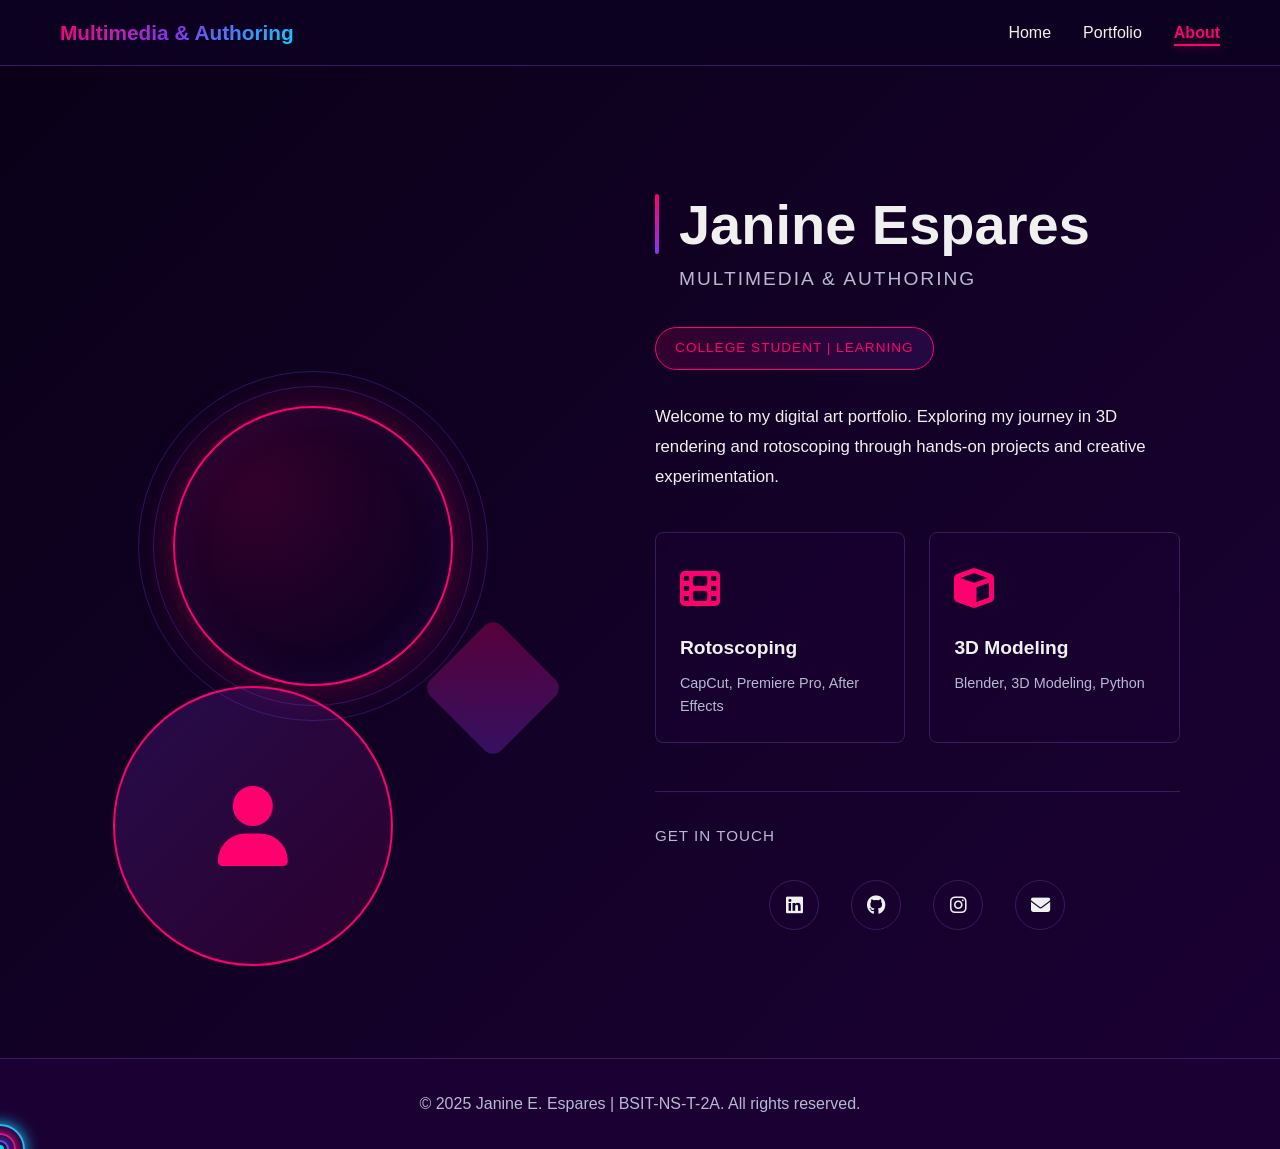
==== about.html @ f5a5e8ca "modified design" ====
<!DOCTYPE html>
<html lang="en">
<head>
    <meta charset="UTF-8">
    <meta name="viewport" content="width=device-width, initial-scale=1.0">
    <title>About - Multimedia & Authoring</title>
    <link rel="stylesheet" href="style.css">
    <link rel="stylesheet" href="https://cdnjs.cloudflare.com/ajax/libs/font-awesome/6.4.0/css/all.min.css">
</head>
<body>
    <!-- Navigation Bar -->
    <nav class="navbar">
        <div class="navbar-container">
            <div class="logo">
                <a href="index.html" class="logo-link">
                    <span class="logo-text">Multimedia & Authoring</span>
                </a>
            </div>
            <ul class="nav-menu">
                <li class="nav-item"><a href="index.html" class="nav-link">Home</a></li>
                <li class="nav-item"><a href="portfolio.html" class="nav-link">Portfolio</a></li>
                <li class="nav-item"><a href="about.html" class="nav-link active">About</a></li>
            </ul>
        </div>
    </nav>

    <!-- About Section - Unique Asymmetrical Design -->
    <section class="about-unique">
        <div class="container">
            <div class="about-wrapper">
                <!-- Left Side: Profile Section -->
                <div class="about-profile">
                    <div class="profile-container">
                        <div class="avatar-frame">
                            <div class="avatar-bg">
                                <div class="orbit-bg orbit-1"></div>
                                <div class="orbit-bg orbit-2"></div>
                            </div>
                            <div class="avatar-image">
                                <i class="fas fa-user"></i>
                            </div>
                        </div>
                        <div class="profile-accent"></div>
                    </div>
                </div>

                <!-- Right Side: Content Section -->
                <div class="about-content-unique">
                    <div class="name-section">
                        <div class="accent-line"></div>
                        <h1 class="about-name-large">Janine Espares</h1>
                        <p class="role-text">Multimedia & Authoring</p>
                    </div>

                    <div class="status-badge">College Student | Learning</div>

                    <p class="about-intro-unique">
                        Welcome to my digital art portfolio. Exploring my journey in 3D rendering and rotoscoping through hands-on projects and creative experimentation.
                    </p>

                    <div class="learning-areas">
                        <div class="learning-block">
                            <div class="block-icon"><i class="fas fa-film"></i></div>
                            <h4 class="block-title">Rotoscoping</h4>
                            <p class="block-desc">CapCut, Premiere Pro, After Effects</p>
                        </div>
                        
                        <div class="learning-block">
                            <div class="block-icon"><i class="fas fa-cube"></i></div>
                            <h4 class="block-title">3D Modeling</h4>
                            <p class="block-desc">Blender, 3D Modeling, Python</p>
                        </div>
                    </div>

                    <div class="about-footer">
                        <p class="footer-text">Get in touch</p>
                        <div class="social-links about-social-unique">
                            <a href="https://linkedin.com" target="_blank" class="social-icon-unique" title="LinkedIn">
                                <i class="fab fa-linkedin"></i>
                            </a>
                            <a href="https://github.com" target="_blank" class="social-icon-unique" title="GitHub">
                                <i class="fab fa-github"></i>
                            </a>
                            <a href="https://instagram.com" target="_blank" class="social-icon-unique" title="Instagram">
                                <i class="fab fa-instagram"></i>
                            </a>
                            <a href="mailto:contact@example.com" class="social-icon-unique" title="Email">
                                <i class="fas fa-envelope"></i>
                            </a>
                        </div>
                    </div>
                </div>
            </div>
        </div>
    </section>

    <!-- Footer -->
    <footer class="footer">
        <div class="container">
            <p>&copy; 2025 Janine E. Espares | BSIT-NS-T-2A. All rights reserved.</p>
        </div>
    </footer>

    <script src="script.js"></script>
</body>
</html>
---- style.css ----
/* ===========================
   VARIABLES & GLOBAL STYLES
   =========================== */

:root {
    --primary-bg: #0d0221;
    --secondary-bg: #1a0033;
    --tertiary-bg: #2d0052;
    --accent-color: #ff006e;
    --accent-secondary: #8338ec;
    --accent-tertiary: #00d9ff;
    --accent-gold: #ffb700;
    --text-primary: #f0f0f0;
    --text-secondary: #b8b8d1;
    --border-color: #3a1a5e;
    --transition: all 0.3s ease;
    --transition-slow: all 0.6s ease;
}

/* Smooth scrolling across all browsers */
html {
    scroll-behavior: auto;
}

* {
    margin: 0;
    padding: 0;
    box-sizing: border-box;
}

body {
    font-family: 'Segoe UI', Tahoma, Geneva, Verdana, sans-serif;
    background-color: var(--primary-bg);
    color: var(--text-primary);
    line-height: 1.6;
    overflow-x: hidden;
    cursor: none;
}

/* Container for consistent padding */
.container {
    max-width: 1200px;
    margin: 0 auto;
    padding: 0 20px;
}

/* ===========================
   NAVIGATION BAR
   =========================== */

.navbar {
    position: sticky;
    top: 0;
    background: rgba(13, 2, 33, 0.95);
    backdrop-filter: blur(10px);
    padding: 1rem 0;
    border-bottom: 1px solid var(--border-color);
    z-index: 1000;
    transition: var(--transition);
    box-shadow: 0 0 20px rgba(255, 0, 110, 0);
}

.navbar-container {
    max-width: 1200px;
    margin: 0 auto;
    padding: 0 20px;
    display: flex;
    justify-content: space-between;
    align-items: center;
}

.logo {
    display: flex;
    align-items: center;
}

.logo-link {
    text-decoration: none;
    display: flex;
    align-items: center;
    transition: var(--transition);
}

.logo-link:hover {
    transform: translateY(-2px);
}

.logo-text {
    font-size: 1.3rem;
    font-weight: 700;
    background: linear-gradient(135deg, #ff006e, #8338ec, #00d9ff);
    -webkit-background-clip: text;
    -webkit-text-fill-color: transparent;
    background-clip: text;
    animation: gradientShift 6s ease infinite;
}

.nav-menu {
    display: flex;
    list-style: none;
    gap: 2rem;
}

.nav-link {
    color: var(--text-primary);
    text-decoration: none;
    font-weight: 500;
    position: relative;
    transition: var(--transition);
}

.nav-link::after {
    content: '';
    position: absolute;
    bottom: -5px;
    left: 0;
    width: 0;
    height: 2px;
    background: linear-gradient(90deg, #ff006e, #8338ec);
    transition: width 0.3s ease;
    box-shadow: 0 0 10px rgba(255, 0, 110, 0.6);
}

.nav-link:hover {
    color: #ff006e;
}

.nav-link.active {
    color: #ff006e;
    font-weight: 700;
}

.nav-link.active::after {
    width: 100%;
    background: #ff006e;
    box-shadow: 0 0 10px rgba(255, 0, 110, 0.6);
}

.nav-link:hover::after {
    width: 100%;
}

/* ===========================
   HERO SECTION
   =========================== */

.hero {
    min-height: 100vh;
    display: flex;
    align-items: center;
    justify-content: center;
    background: linear-gradient(135deg, #0d0221 0%, #1a0033 25%, #2d0052 50%, #1a0033 75%, #0d0221 100%);
    position: relative;
    overflow: hidden;
    padding: 4rem 0;
}

.hero::before {
    content: '';
    position: absolute;
    width: 500px;
    height: 500px;
    background: radial-gradient(circle, rgba(255, 0, 110, 0.15) 0%, transparent 70%);
    border-radius: 50%;
    top: 5%;
    right: 5%;
    animation: float 8s ease-in-out infinite;
    filter: blur(40px);
}

.hero::after {
    content: '';
    position: absolute;
    width: 400px;
    height: 400px;
    background: radial-gradient(circle, rgba(131, 56, 236, 0.12) 0%, transparent 70%);
    border-radius: 50%;
    bottom: 5%;
    left: 5%;
    animation: float 10s ease-in-out infinite reverse;
    filter: blur(50px);
}

.hero-grid {
    display: grid;
    grid-template-columns: 1fr 1fr;
    gap: 4rem;
    align-items: center;
    max-width: 1200px;
    margin: 0 auto;
    padding: 0 20px;
    position: relative;
    z-index: 10;
}

.hero-content {
    display: flex;
    flex-direction: column;
    gap: 1.5rem;
}

.hero-badge {
    display: inline-block;
    background: rgba(255, 0, 110, 0.1);
    border: 1px solid rgba(255, 0, 110, 0.3);
    color: #ff006e;
    padding: 0.8rem 1.5rem;
    border-radius: 50px;
    font-size: 0.85rem;
    font-weight: 600;
    letter-spacing: 1px;
    text-transform: uppercase;
    width: fit-content;
}

.hero-title {
    font-size: 3.5rem;
    font-weight: 800;
    line-height: 1.2;
    color: #f0f0f0;
}

.gradient-text {
    background: linear-gradient(135deg, #ff006e, #8338ec, #00d9ff);
    background-size: 300% 300%;
    -webkit-background-clip: text;
    -webkit-text-fill-color: transparent;
    background-clip: text;
    animation: gradientShift 8s ease infinite;
}

.hero-subtitle {
    font-size: 1.2rem;
    color: #ff006e;
    font-weight: 600;
    letter-spacing: 2px;
    text-transform: uppercase;
}

.hero-description {
    font-size: 1.1rem;
    color: var(--text-secondary);
    line-height: 1.8;
    max-width: 500px;
}

.hero-cta {
    display: flex;
    gap: 1.5rem;
    margin-top: 1rem;
    flex-wrap: wrap;
}

.cta-button {
    padding: 1rem 2.5rem;
    border-radius: 8px;
    font-weight: 700;
    text-decoration: none;
    text-transform: uppercase;
    letter-spacing: 1px;
    font-size: 0.9rem;
    transition: var(--transition-slow);
    display: inline-block;
}

.cta-button.primary {
    background: linear-gradient(135deg, #ff006e, #8338ec);
    color: #0d0221;
    border: 2px solid transparent;
}

.cta-button.primary:hover {
    transform: translateY(-3px);
    box-shadow: 0 20px 40px rgba(255, 0, 110, 0.4);
}

.cta-button.secondary {
    background: transparent;
    color: #00d9ff;
    border: 2px solid #00d9ff;
}

.cta-button.secondary:hover {
    background: rgba(0, 217, 255, 0.1);
    box-shadow: 0 0 20px rgba(0, 217, 255, 0.3);
}

/* ===========================
   ORBITAL SYSTEM
   =========================== */

.hero-visual {
    position: relative;
    height: 500px;
    display: flex;
    align-items: center;
    justify-content: center;
}

.orbital-system {
    position: relative;
    width: 400px;
    height: 400px;
}

.orbit {
    position: absolute;
    border: 2px solid;
    border-radius: 50%;
    top: 50%;
    left: 50%;
    transform: translate(-50%, -50%);
    animation: rotate linear infinite;
}

.orbit-1 {
    width: 300px;
    height: 300px;
    border-color: rgba(255, 0, 110, 0.3);
    animation-duration: 8s;
}

.orbit-2 {
    width: 200px;
    height: 200px;
    border-color: rgba(131, 56, 236, 0.3);
    animation-duration: 12s;
    animation-direction: reverse;
}

.orbit-3 {
    width: 100px;
    height: 100px;
    border-color: rgba(0, 217, 255, 0.3);
    animation-duration: 6s;
}

@keyframes rotate {
    from {
        transform: translate(-50%, -50%) rotate(0deg);
    }
    to {
        transform: translate(-50%, -50%) rotate(360deg);
    }
}

.center-orb {
    position: absolute;
    width: 40px;
    height: 40px;
    background: linear-gradient(135deg, #ff006e, #8338ec);
    border-radius: 50%;
    top: 50%;
    left: 50%;
    transform: translate(-50%, -50%);
    box-shadow: 0 0 40px rgba(255, 0, 110, 0.6), 0 0 80px rgba(131, 56, 236, 0.3);
    animation: pulse 2s ease-in-out infinite;
}



/* ===========================
   PAGE HEADER (Portfolio/About)
   =========================== */

.page-header {
    min-height: 50vh;
    display: flex;
    align-items: center;
    justify-content: center;
    background: linear-gradient(135deg, #1a0033 0%, #2d0052 50%, #1a0033 100%);
    padding: 4rem 0;
    position: relative;
    overflow: hidden;
}

.page-header::before {
    content: '';
    position: absolute;
    width: 300px;
    height: 300px;
    background: radial-gradient(circle, rgba(255, 0, 110, 0.15) 0%, transparent 70%);
    border-radius: 50%;
    top: 20%;
    right: 5%;
    animation: float 6s ease-in-out infinite;
    filter: blur(40px);
}

/* Portfolio Header Specific */
.portfolio-header {
    background: linear-gradient(135deg, #0a0118 0%, #2d0052 50%, #0a0118 100%);
}

.header-bg-elements {
    position: absolute;
    top: 0;
    left: 0;
    width: 100%;
    height: 100%;
    z-index: 1;
    pointer-events: none;
    overflow: hidden;
}

.floating-orb {
    position: absolute;
    border-radius: 50%;
    background: radial-gradient(circle at 30% 30%, rgba(255, 0, 110, 0.4), rgba(255, 0, 110, 0.1));
    filter: blur(30px);
}

.orb-1 {
    width: 400px;
    height: 400px;
    top: -100px;
    left: -100px;
    animation: floatOrb1 15s ease-in-out infinite;
    box-shadow: 0 0 80px rgba(255, 0, 110, 0.3);
}

.orb-2 {
    width: 300px;
    height: 300px;
    top: 50%;
    right: -80px;
    animation: floatOrb2 18s ease-in-out infinite;
    background: radial-gradient(circle at 30% 30%, rgba(131, 56, 236, 0.4), rgba(131, 56, 236, 0.1));
    box-shadow: 0 0 60px rgba(131, 56, 236, 0.3);
}

.orb-3 {
    width: 250px;
    height: 250px;
    bottom: -50px;
    left: 20%;
    animation: floatOrb3 20s ease-in-out infinite;
    background: radial-gradient(circle at 30% 30%, rgba(0, 217, 255, 0.3), rgba(0, 217, 255, 0.05));
    box-shadow: 0 0 50px rgba(0, 217, 255, 0.2);
}

.floating-shape {
    position: absolute;
    opacity: 0.6;
}

.shape-1 {
    width: 100px;
    height: 100px;
    top: 30%;
    left: 10%;
    border: 2px solid rgba(255, 0, 110, 0.3);
    border-radius: 20px;
    animation: rotateShape 8s linear infinite, floatShape 6s ease-in-out infinite;
}

.shape-2 {
    width: 80px;
    height: 80px;
    bottom: 20%;
    right: 15%;
    border: 2px solid rgba(131, 56, 236, 0.3);
    border-radius: 50%;
    animation: rotateShape 10s linear infinite reverse, floatShape 7s ease-in-out infinite;
}

.page-header-content {
    position: relative;
    z-index: 10;
    text-align: center;
    max-width: 100%;
    padding: 0 20px;
}

@keyframes floatOrb1 {
    0%, 100% {
        transform: translate(0, 0);
    }
    25% {
        transform: translate(50px, -50px);
    }
    50% {
        transform: translate(30px, 30px);
    }
    75% {
        transform: translate(-40px, 50px);
    }
}

@keyframes floatOrb2 {
    0%, 100% {
        transform: translate(0, 0);
    }
    33% {
        transform: translate(-60px, 60px);
    }
    66% {
        transform: translate(40px, -40px);
    }
}

@keyframes floatOrb3 {
    0%, 100% {
        transform: translate(0, 0);
    }
    40% {
        transform: translate(80px, -80px);
    }
    80% {
        transform: translate(-50px, 50px);
    }
}

@keyframes rotateShape {
    from {
        transform: rotate(0deg);
    }
    to {
        transform: rotate(360deg);
    }
}

@keyframes floatShape {
    0%, 100% {
        transform: translateY(0px);
    }
    50% {
        transform: translateY(-30px);
    }
}

.page-header-content {
    position: relative;
    z-index: 10;
    text-align: center;
    max-width: 800px;
    padding: 0 20px;
}

.page-title {
    font-size: 3rem;
    font-weight: 800;
    margin-bottom: 1rem;
    background: linear-gradient(135deg, #ff006e, #8338ec, #00d9ff);
    background-size: 300% 300%;
    -webkit-background-clip: text;
    -webkit-text-fill-color: transparent;
    background-clip: text;
    animation: gradientShift 8s ease infinite;
}

.page-subtitle {
    font-size: 1.3rem;
    color: var(--text-secondary);
    opacity: 0;
    animation: subtitleAppear 0.8s ease-out forwards;
    animation-delay: 2.2s;
}

/* Collision Burst Effect */
.collision-burst {
    position: absolute;
    width: 0;
    height: 0;
    top: 50%;
    left: 50%;
    transform: translate(-50%, -50%);
    z-index: 15;
}

.collision-burst::before {
    content: '';
    position: absolute;
    width: 300px;
    height: 300px;
    top: 50%;
    left: 50%;
    transform: translate(-50%, -50%);
    background: radial-gradient(circle, rgba(255, 0, 110, 0.8) 0%, rgba(131, 56, 236, 0.4) 40%, transparent 70%);
    border-radius: 50%;
    animation: collisionBurst 0.6s ease-out forwards;
    animation-delay: 1.8s;
    filter: blur(10px);
    box-shadow: 0 0 100px rgba(255, 0, 110, 0.6), 0 0 200px rgba(131, 56, 236, 0.4);
}

.collision-burst::after {
    content: '';
    position: absolute;
    width: 400px;
    height: 400px;
    top: 50%;
    left: 50%;
    transform: translate(-50%, -50%);
    background: radial-gradient(circle, rgba(0, 217, 255, 0.6) 0%, transparent 60%);
    border-radius: 50%;
    animation: collisionBurst 0.8s ease-out forwards;
    animation-delay: 1.8s;
    filter: blur(20px);
}

/* Animated Title */
.animated-title {
    display: inline-block;
    font-size: 3rem;
    font-weight: 800;
    margin-bottom: 1rem;
    letter-spacing: 0.05em;
    white-space: nowrap;
}

.title-char {
    display: inline-block;
    background: linear-gradient(135deg, #ff006e, #8338ec, #00d9ff);
    background-size: 300% 300%;
    -webkit-background-clip: text;
    -webkit-text-fill-color: transparent;
    background-clip: text;
    animation: charScatterIn 0.8s cubic-bezier(0.34, 1.56, 0.64, 1) forwards;
    opacity: 0;
}

/* Character animations with different random starting positions */
.title-char:nth-child(1) { animation: charScatterIn1 0.8s cubic-bezier(0.34, 1.56, 0.64, 1) forwards; animation-delay: 0.1s; }
.title-char:nth-child(2) { animation: charScatterIn2 0.8s cubic-bezier(0.34, 1.56, 0.64, 1) forwards; animation-delay: 0.15s; }
.title-char:nth-child(3) { animation: charScatterIn3 0.8s cubic-bezier(0.34, 1.56, 0.64, 1) forwards; animation-delay: 0.2s; }
.title-char:nth-child(4) { animation: charScatterIn4 0.8s cubic-bezier(0.34, 1.56, 0.64, 1) forwards; animation-delay: 0.25s; }
.title-char:nth-child(5) { animation: charScatterIn5 0.8s cubic-bezier(0.34, 1.56, 0.64, 1) forwards; animation-delay: 0.3s; }
.title-char:nth-child(6) { animation: charScatterIn6 0.8s cubic-bezier(0.34, 1.56, 0.64, 1) forwards; animation-delay: 0.35s; }
.title-char:nth-child(7) { animation: charScatterIn7 0.8s cubic-bezier(0.34, 1.56, 0.64, 1) forwards; animation-delay: 0.4s; }
.title-char:nth-child(8) { animation: charScatterIn8 0.8s cubic-bezier(0.34, 1.56, 0.64, 1) forwards; animation-delay: 0.45s; }
.title-char:nth-child(9) { animation: charScatterIn9 0.8s cubic-bezier(0.34, 1.56, 0.64, 1) forwards; animation-delay: 0.5s; }

/* Scatter animations for each character from random positions */
@keyframes charScatterIn1 {
    0% {
        opacity: 0;
        transform: translate(-80px, 120px) rotate(45deg) scale(0.3);
    }
    80% {
        opacity: 1;
    }
    100% {
        opacity: 1;
        transform: translate(0, 0) rotate(0deg) scale(1);
    }
}

@keyframes charScatterIn2 {
    0% {
        opacity: 0;
        transform: translate(100px, -100px) rotate(-50deg) scale(0.3);
    }
    80% {
        opacity: 1;
    }
    100% {
        opacity: 1;
        transform: translate(0, 0) rotate(0deg) scale(1);
    }
}

@keyframes charScatterIn3 {
    0% {
        opacity: 0;
        transform: translate(-120px, -80px) rotate(60deg) scale(0.3);
    }
    80% {
        opacity: 1;
    }
    100% {
        opacity: 1;
        transform: translate(0, 0) rotate(0deg) scale(1);
    }
}

@keyframes charScatterIn4 {
    0% {
        opacity: 0;
        transform: translate(90px, 110px) rotate(-35deg) scale(0.3);
    }
    80% {
        opacity: 1;
    }
    100% {
        opacity: 1;
        transform: translate(0, 0) rotate(0deg) scale(1);
    }
}

@keyframes charScatterIn5 {
    0% {
        opacity: 0;
        transform: translate(-110px, 70px) rotate(40deg) scale(0.3);
    }
    80% {
        opacity: 1;
    }
    100% {
        opacity: 1;
        transform: translate(0, 0) rotate(0deg) scale(1);
    }
}

@keyframes charScatterIn6 {
    0% {
        opacity: 0;
        transform: translate(120px, -110px) rotate(-55deg) scale(0.3);
    }
    80% {
        opacity: 1;
    }
    100% {
        opacity: 1;
        transform: translate(0, 0) rotate(0deg) scale(1);
    }
}

@keyframes charScatterIn7 {
    0% {
        opacity: 0;
        transform: translate(-95px, -95px) rotate(50deg) scale(0.3);
    }
    80% {
        opacity: 1;
    }
    100% {
        opacity: 1;
        transform: translate(0, 0) rotate(0deg) scale(1);
    }
}

@keyframes charScatterIn8 {
    0% {
        opacity: 0;
        transform: translate(105px, 85px) rotate(-45deg) scale(0.3);
    }
    80% {
        opacity: 1;
    }
    100% {
        opacity: 1;
        transform: translate(0, 0) rotate(0deg) scale(1);
    }
}

@keyframes charScatterIn9 {
    0% {
        opacity: 0;
        transform: translate(-130px, 50px) rotate(65deg) scale(0.3);
    }
    80% {
        opacity: 1;
    }
    100% {
        opacity: 1;
        transform: translate(0, 0) rotate(0deg) scale(1);
    }
}



@keyframes collisionBurst {
    0% {
        width: 0;
        height: 0;
        opacity: 1;
    }
    100% {
        width: 500px;
        height: 500px;
        opacity: 0;
    }
}

@keyframes subtitleAppear {
    from {
        opacity: 0;
        transform: translateY(20px);
    }
    to {
        opacity: 1;
        transform: translateY(0);
    }
}

@keyframes fadeIn {
    from {
        opacity: 0;
        transform: translateY(30px);
    }
    to {
        opacity: 1;
        transform: translateY(0);
    }
}

@keyframes fadeInDelay {
    0% {
        opacity: 0;
        transform: translateY(30px);
    }
    100% {
        opacity: 1;
        transform: translateY(0);
    }
}

@keyframes float {
    0%, 100% {
        transform: translateY(0px);
    }
    50% {
        transform: translateY(-30px);
    }
}

@keyframes slideUp {
    from {
        opacity: 0;
        transform: translateY(50px);
    }
    to {
        opacity: 1;
        transform: translateY(0);
    }
}

@keyframes gradientShift {
    0% {
        background-position: 0% 50%;
    }
    50% {
        background-position: 100% 50%;
    }
    100% {
        background-position: 0% 50%;
    }
}

.fade-in {
    animation: fadeIn 1s ease-out 0.3s both;
}

.fade-in-delay {
    animation: fadeInDelay 1s ease-out 0.6s both;
}

.fade-in-delay-2 {
    animation: fadeInDelay 1s ease-out 0.9s both;
}

/* ===========================
   PORTFOLIO SECTION
   =========================== */

.portfolio {
    padding: 6rem 0;
    background: var(--primary-bg);
}

.section-title {
    font-size: 2.5rem;
    font-weight: 700;
    text-align: center;
    margin-bottom: 0.5rem;
    background: linear-gradient(135deg, #ff006e, #8338ec, #00d9ff);
    -webkit-background-clip: text;
    -webkit-text-fill-color: transparent;
    background-clip: text;
    animation: gradientShift 6s ease infinite;
}

.section-subtitle {
    text-align: center;
    color: var(--text-secondary);
    margin-bottom: 3rem;
    font-size: 1.1rem;
}

.projects-grid {
    display: grid;
    grid-template-columns: repeat(auto-fit, minmax(350px, 1fr));
    gap: 2rem;
    margin-top: 3rem;
}

/* ===========================
   PROJECT CARDS
   =========================== */

.project-card {
    background: var(--secondary-bg);
    border: 1px solid var(--border-color);
    border-radius: 12px;
    overflow: hidden;
    transition: var(--transition-slow);
    animation: slideUp 0.6s ease-out;
}

.project-card:hover {
    transform: translateY(-10px);
    border-color: #ff006e;
    box-shadow: 0 20px 40px rgba(255, 0, 110, 0.25), 0 0 30px rgba(131, 56, 236, 0.15);
}

.project-image {
    position: relative;
    width: 100%;
    height: 250px;
    overflow: hidden;
    background: var(--tertiary-bg);
}

.placeholder-3d,
.placeholder-rotoscope {
    width: 100%;
    height: 100%;
    display: flex;
    flex-direction: column;
    align-items: center;
    justify-content: center;
    gap: 1rem;
    font-size: 3rem;
    color: #ff006e;
    background: linear-gradient(135deg, #1a0033 0%, #2d0052 100%);
    transition: var(--transition);
}

.placeholder-rotoscope {
    color: #8338ec;
}

.placeholder-3d i,
.placeholder-rotoscope i {
    animation: float 4s ease-in-out infinite;
}

.placeholder-3d span,
.placeholder-rotoscope span {
    font-size: 0.9rem;
    color: var(--text-secondary);
}

.project-overlay {
    position: absolute;
    top: 0;
    left: 0;
    width: 100%;
    height: 100%;
    background: rgba(255, 0, 110, 0.15);
    display: flex;
    align-items: center;
    justify-content: center;
    opacity: 0;
    transition: var(--transition);
}

.project-card:hover .project-overlay {
    opacity: 1;
}

.overlay-text {
    font-size: 1.2rem;
    color: #ff006e;
    font-weight: 600;
    text-transform: uppercase;
    letter-spacing: 2px;
    animation: fadeIn 0.5s ease-out;
    text-shadow: 0 0 20px rgba(255, 0, 110, 0.6);
}

.project-content {
    padding: 2rem;
}

.project-title {
    font-size: 1.5rem;
    margin-bottom: 1rem;
    color: var(--text-primary);
}

.project-description {
    color: var(--text-secondary);
    margin-bottom: 1.5rem;
    line-height: 1.6;
}

/* ===========================
   BUTTONS
   =========================== */

.btn {
    display: inline-block;
    padding: 0.8rem 2rem;
    border: 2px solid #ff006e;
    border-radius: 6px;
    text-decoration: none;
    font-weight: 600;
    transition: var(--transition);
    cursor: pointer;
    text-transform: uppercase;
    letter-spacing: 1px;
    font-size: 0.9rem;
}

.btn-primary {
    background: transparent;
    color: #ff006e;
}

.btn-primary:hover {
    background: linear-gradient(135deg, #ff006e, #8338ec);
    color: #0d0221;
    box-shadow: 0 0 30px rgba(255, 0, 110, 0.4);
    border-color: #8338ec;
}

/* ===========================
   ABOUT SECTION
   =========================== */

.about {
    padding: 6rem 0;
    background: var(--secondary-bg);
}

.about-content {
    max-width: 700px;
    margin: 2rem auto;
    text-align: center;
    font-size: 1.1rem;
    color: var(--text-secondary);
    line-height: 1.8;
}

/* ===========================
   ABOUT PAGE SECTIONS
   =========================== */

.about-text {
    margin-bottom: 4rem;
}

.about-text h2 {
    margin-bottom: 1.5rem;
}

.skills-section {
    margin-bottom: 4rem;
}

.skills-title {
    font-size: 1.8rem;
    font-weight: 700;
    margin-bottom: 2rem;
    color: var(--text-primary);
}

.skills-grid {
    display: grid;
    grid-template-columns: repeat(auto-fit, minmax(200px, 1fr));
    gap: 2rem;
    margin-bottom: 3rem;
}

.skill-item {
    background: var(--secondary-bg);
    border: 1px solid var(--border-color);
    border-radius: 12px;
    padding: 2rem;
    text-align: center;
    transition: var(--transition-slow);
    animation: slideUp 0.6s ease-out;
}

.skill-item:hover {
    transform: translateY(-10px);
    border-color: #8338ec;
    box-shadow: 0 15px 35px rgba(131, 56, 236, 0.25);
}

.skill-item i {
    font-size: 2.5rem;
    color: #ff006e;
    margin-bottom: 1rem;
    display: block;
    animation: float 4s ease-in-out infinite;
}

.skill-item h4 {
    font-size: 1.2rem;
    margin-bottom: 0.5rem;
    color: var(--text-primary);
}

.skill-item p {
    color: var(--text-secondary);
    font-size: 0.95rem;
}

.experience-section {
    text-align: left;
    max-width: 700px;
    margin: 0 auto;
}

.experience-section .section-title {
    text-align: center;
    margin-bottom: 2rem;
}

.experience-list {
    list-style: none;
    padding: 0;
}

.experience-list li {
    background: var(--secondary-bg);
    border-left: 4px solid #ff006e;
    padding: 1.5rem;
    margin-bottom: 1.5rem;
    border-radius: 6px;
    transition: var(--transition);
}

.experience-list li:hover {
    transform: translateX(10px);
    box-shadow: 0 10px 25px rgba(255, 0, 110, 0.2);
}

.experience-list strong {
    color: #ff006e;
    font-size: 1.1rem;
    display: block;
    margin-bottom: 0.5rem;
}

.experience-list p {
    color: var(--text-secondary);
    font-size: 0.95rem;
}

/* ===========================
   FEATURED PROJECTS (HOME)
   =========================== */

.featured-projects {
    padding: 8rem 0;
    background: var(--primary-bg);
    position: relative;
    overflow: hidden;
}

.featured-projects::before {
    content: '';
    position: absolute;
    width: 600px;
    height: 600px;
    background: radial-gradient(circle, rgba(131, 56, 236, 0.08) 0%, transparent 70%);
    border-radius: 50%;
    top: -200px;
    right: -100px;
    pointer-events: none;
}

.featured-projects::after {
    content: '';
    position: absolute;
    width: 500px;
    height: 500px;
    background: radial-gradient(circle, rgba(255, 0, 110, 0.06) 0%, transparent 70%);
    border-radius: 50%;
    bottom: -150px;
    left: -100px;
    pointer-events: none;
}

.section-header {
    text-align: center;
    margin-bottom: 6rem;
    position: relative;
    z-index: 5;
}

.featured-title {
    font-size: 3rem;
    font-weight: 800;
    margin-bottom: 1rem;
    background: linear-gradient(135deg, #ff006e, #8338ec, #00d9ff);
    -webkit-background-clip: text;
    -webkit-text-fill-color: transparent;
    background-clip: text;
    animation: gradientShift 6s ease infinite;
}

.section-description {
    font-size: 1.1rem;
    color: var(--text-secondary);
    max-width: 500px;
    margin: 0 auto;
}

.projects-showcase {
    display: flex;
    flex-direction: column;
    gap: 6rem;
    position: relative;
    z-index: 5;
}

.project-showcase-item {
    display: grid;
    grid-template-columns: 1fr 1fr;
    gap: 4rem;
    align-items: center;
}

.project-showcase-item.right {
    direction: rtl;
    --direction: rtl;
}

.project-showcase-item.right > * {
    direction: ltr;
}

.showcase-image {
    position: relative;
    height: 400px;
    border-radius: 16px;
    overflow: hidden;
    background: linear-gradient(135deg, rgba(45, 0, 82, 0.8) 0%, rgba(26, 0, 51, 0.6) 100%);
}

.project-image-featured {
    width: 100%;
    height: 100%;
    object-fit: cover;
    object-position: center;
    transition: scale 0.5s ease;
    display: block;
}

.project-showcase-item:hover .project-image-featured {
    scale: 1.08;
}

.image-overlay {
    position: absolute;
    top: 0;
    left: 0;
    width: 100%;
    height: 100%;
    background: linear-gradient(135deg, rgba(255, 0, 110, 0.1) 0%, transparent 50%);
    pointer-events: none;
}

.showcase-content {
    display: flex;
    flex-direction: column;
    gap: 1.5rem;
}

.project-number {
    font-size: 4rem;
    font-weight: 900;
    background: linear-gradient(135deg, #ff006e, #8338ec);
    -webkit-background-clip: text;
    -webkit-text-fill-color: transparent;
    background-clip: text;
    line-height: 1;
    opacity: 0.5;
}

.showcase-title {
    font-size: 2.2rem;
    font-weight: 800;
    color: #f0f0f0;
    line-height: 1.2;
}

.showcase-category {
    font-size: 0.8rem;
    font-weight: 700;
    letter-spacing: 3px;
    color: #ff006e;
    text-transform: uppercase;
}

.showcase-description {
    font-size: 1rem;
    color: var(--text-secondary);
    line-height: 1.8;
}

.tech-stack {
    display: flex;
    flex-wrap: wrap;
    gap: 1rem;
}

.tech-badge {
    background: rgba(255, 0, 110, 0.12);
    border: 1px solid rgba(255, 0, 110, 0.3);
    color: #ff006e;
    padding: 0.6rem 1.2rem;
    border-radius: 25px;
    font-size: 0.8rem;
    font-weight: 600;
    letter-spacing: 1px;
    transition: var(--transition);
}

.tech-badge:hover {
    background: rgba(255, 0, 110, 0.2);
    border-color: #ff006e;
    transform: translateY(-2px);
}

.project-link {
    text-decoration: none;
    color: inherit;
    cursor: pointer;
    transition: var(--transition);
}

.project-link:hover {
    transform: scale(1.02);
}

.project-link:hover .showcase-image {
    box-shadow: 0 20px 60px rgba(255, 0, 110, 0.3);
}

.view-project {
    display: inline-flex;
    align-items: center;
    gap: 0.5rem;
    color: #ff006e;
    text-decoration: none;
    font-weight: 700;
    font-size: 1rem;
    margin-top: 1rem;
    transition: var(--transition);
    width: fit-content;
}

.view-project:hover {
    color: #8338ec;
    gap: 1rem;
}


/* ===========================
   ABOUT UNIQUE SECTION
   =========================== */

.about-unique {
    padding: 6rem 3rem;
    background: linear-gradient(135deg, #0a0118 0%, #1a0033 100%);
    min-height: 100vh;
    display: flex;
    align-items: center;
}

.about-wrapper {
    display: grid;
    grid-template-columns: 1fr 1.2fr;
    gap: 4rem;
    align-items: center;
    max-width: 1200px;
    margin: 0 auto;
}

/* Left Side: Profile */
.about-profile {
    display: flex;
    justify-content: center;
    align-items: center;
}

.profile-container {
    position: relative;
    width: 100%;
    max-width: 400px;
}

.avatar-frame {
    position: relative;
    margin-bottom: 2rem;
}

.avatar-bg {
    position: relative;
    width: 280px;
    height: 280px;
    margin: 0 auto;
    border-radius: 50%;
    background: radial-gradient(circle at 30% 30%, rgba(255, 0, 110, 0.15), transparent 70%);
    border: 2px solid #ff006e;
    display: flex;
    align-items: center;
    justify-content: center;
    box-shadow: 0 0 40px rgba(255, 0, 110, 0.3), 
                inset 0 0 40px rgba(131, 56, 236, 0.1);
}

.orbit-bg {
    position: absolute;
    border: 1px solid rgba(131, 56, 236, 0.3);
    border-radius: 50%;
    top: 50%;
    left: 50%;
    transform: translate(-50%, -50%);
}

.orbit-bg.orbit-1 {
    width: 350px;
    height: 350px;
    animation: rotate 20s linear infinite;
}

.orbit-bg.orbit-2 {
    width: 320px;
    height: 320px;
    animation: rotate 15s linear infinite reverse;
}

.avatar-image {
    position: absolute;
    width: 280px;
    height: 280px;
    border-radius: 50%;
    display: flex;
    align-items: center;
    justify-content: center;
    font-size: 5rem;
    color: #ff006e;
    background: linear-gradient(135deg, rgba(131, 56, 236, 0.2) 0%, rgba(255, 0, 110, 0.1) 100%);
    border: 2px solid #ff006e;
}

.profile-accent {
    position: absolute;
    width: 100px;
    height: 100px;
    background: linear-gradient(135deg, #ff006e, #8338ec);
    border-radius: 12px;
    bottom: -20px;
    right: -30px;
    opacity: 0.3;
    transform: rotate(45deg);
    animation: float 6s ease-in-out infinite;
}

/* Right Side: Content */
.about-content-unique {
    padding: 2rem;
}

.name-section {
    position: relative;
    margin-bottom: 2rem;
    padding-left: 1.5rem;
}

.accent-line {
    position: absolute;
    left: 0;
    top: 0;
    width: 4px;
    height: 60px;
    background: linear-gradient(180deg, #ff006e, #8338ec);
    border-radius: 2px;
}

.about-name-large {
    font-size: 3.5rem;
    font-weight: 900;
    color: var(--text-primary);
    margin: 0;
    line-height: 1.1;
}

.role-text {
    font-size: 1.2rem;
    color: var(--text-secondary);
    margin: 0.5rem 0 0 0;
    text-transform: uppercase;
    letter-spacing: 2px;
    font-weight: 300;
}

.status-badge {
    display: inline-block;
    padding: 0.6rem 1.2rem;
    background: linear-gradient(135deg, rgba(255, 0, 110, 0.15), rgba(131, 56, 236, 0.15));
    border: 1px solid #ff006e;
    border-radius: 50px;
    font-size: 0.85rem;
    color: #ff006e;
    margin-bottom: 2rem;
    text-transform: uppercase;
    letter-spacing: 1px;
}

.about-intro-unique {
    font-size: 1.05rem;
    line-height: 1.8;
    color: var(--text-primary);
    margin-bottom: 2.5rem;
    font-weight: 300;
}

.learning-areas {
    display: grid;
    grid-template-columns: 1fr 1fr;
    gap: 1.5rem;
    margin-bottom: 3rem;
}

.learning-block {
    padding: 1.5rem;
    border: 1px solid var(--border-color);
    border-radius: 8px;
    background: rgba(26, 0, 51, 0.5);
    backdrop-filter: blur(5px);
    transition: var(--transition);
}

.learning-block:hover {
    border-color: #ff006e;
    background: rgba(255, 0, 110, 0.08);
    transform: translateY(-5px);
}

.block-icon {
    font-size: 2.5rem;
    color: #ff006e;
    margin-bottom: 0.75rem;
}

.block-title {
    font-size: 1.2rem;
    font-weight: 700;
    color: var(--text-primary);
    margin: 0 0 0.5rem 0;
}

.block-desc {
    font-size: 0.9rem;
    color: var(--text-secondary);
    margin: 0;
    line-height: 1.6;
}

.about-footer {
    border-top: 1px solid var(--border-color);
    padding-top: 2rem;
}

.footer-text {
    font-size: 0.95rem;
    color: var(--text-secondary);
    margin-bottom: 1.5rem;
    text-transform: uppercase;
    letter-spacing: 1px;
}

.about-social-unique {
    display: flex;
    gap: 1rem;
}

.social-icon-unique {
    width: 50px;
    height: 50px;
    display: flex;
    align-items: center;
    justify-content: center;
    border: 1.5px solid var(--border-color);
    border-radius: 50%;
    color: var(--text-primary);
    text-decoration: none;
    font-size: 1.2rem;
    transition: var(--transition);
    background: rgba(26, 0, 51, 0.5);
}

.social-icon-unique:hover {
    border-color: #ff006e;
    color: #ff006e;
    background: rgba(255, 0, 110, 0.1);
    transform: translateY(-5px);
    box-shadow: 0 10px 20px rgba(255, 0, 110, 0.2);
}

.contact {
    padding: 6rem 0;
    background: var(--primary-bg);
    text-align: center;
}

.social-links {
    display: flex;
    justify-content: center;
    gap: 2rem;
    margin-top: 2rem;
    flex-wrap: wrap;
}

.social-icon {
    width: 60px;
    height: 60px;
    display: flex;
    align-items: center;
    justify-content: center;
    border: 2px solid var(--border-color);
    border-radius: 50%;
    color: var(--text-primary);
    text-decoration: none;
    font-size: 1.5rem;
    transition: var(--transition);
}

.social-icon:hover {
    border-color: #ff006e;
    color: #ff006e;
    transform: translateY(-5px);
    box-shadow: 0 10px 30px rgba(255, 0, 110, 0.4), 0 0 20px rgba(255, 0, 110, 0.2);
}

/* ===========================
   UNIQUE CONTACT SECTION
   =========================== */

.contact-unique {
    padding: 8rem 0;
    background: linear-gradient(135deg, #0a0118 0%, #1a0033 50%, #0d0221 100%);
    position: relative;
    overflow: hidden;
}

.contact-unique::before {
    content: '';
    position: absolute;
    top: -50%;
    right: -10%;
    width: 600px;
    height: 600px;
    background: radial-gradient(circle, rgba(255, 0, 110, 0.1) 0%, transparent 70%);
    border-radius: 50%;
    pointer-events: none;
}

.contact-unique::after {
    content: '';
    position: absolute;
    bottom: -30%;
    left: -5%;
    width: 400px;
    height: 400px;
    background: radial-gradient(circle, rgba(131, 56, 236, 0.1) 0%, transparent 70%);
    border-radius: 50%;
    pointer-events: none;
}

.contact-wrapper {
    position: relative;
    z-index: 1;
}

.contact-content {
    text-align: center;
    margin-bottom: 4rem;
}

.contact-title {
    font-size: 3rem;
    margin-bottom: 1.5rem;
    background: linear-gradient(135deg, #ff006e, #8338ec, #00d9ff);
    -webkit-background-clip: text;
    -webkit-text-fill-color: transparent;
    background-clip: text;
}

.contact-subtitle {
    font-size: 1.1rem;
    color: var(--text-secondary);
    max-width: 600px;
    margin: 0 auto 2rem;
    line-height: 1.8;
}

.contact-divider {
    width: 80px;
    height: 4px;
    background: linear-gradient(90deg, #ff006e, #8338ec);
    margin: 0 auto;
    border-radius: 2px;
}

.social-grid {
    display: grid;
    grid-template-columns: repeat(4, 1fr);
    gap: 2rem;
    margin-top: 4rem;
}

.social-card {
    background: rgba(26, 0, 51, 0.4);
    border: 1px solid rgba(255, 0, 110, 0.2);
    border-radius: 16px;
    padding: 2.5rem 1.5rem;
    text-decoration: none;
    transition: var(--transition);
    display: flex;
    flex-direction: column;
    align-items: center;
    gap: 1.5rem;
    position: relative;
    overflow: hidden;
}

.social-card::before {
    content: '';
    position: absolute;
    top: 0;
    left: 0;
    right: 0;
    bottom: 0;
    background: linear-gradient(135deg, rgba(255, 0, 110, 0.1) 0%, transparent 100%);
    opacity: 0;
    transition: opacity 0.3s ease;
    pointer-events: none;
}

.social-card:hover {
    border-color: #ff006e;
    background: rgba(26, 0, 51, 0.8);
    transform: translateY(-15px);
    box-shadow: 0 20px 50px rgba(255, 0, 110, 0.2), inset 0 1px 0 rgba(255, 0, 110, 0.2);
}

.social-card:hover::before {
    opacity: 1;
}

.social-card-icon {
    width: 55px;
    height: 55px;
    display: flex;
    align-items: center;
    justify-content: center;
    background: linear-gradient(135deg, rgba(255, 0, 110, 0.15) 0%, rgba(131, 56, 236, 0.15) 100%);
    border: 2px solid rgba(255, 0, 110, 0.3);
    border-radius: 50%;
    font-size: 1.5rem;
    color: #ff006e;
    transition: var(--transition);
}

.social-card:hover .social-card-icon {
    background: linear-gradient(135deg, rgba(255, 0, 110, 0.3) 0%, rgba(131, 56, 236, 0.3) 100%);
    border-color: #ff006e;
    color: #8338ec;
    transform: scale(1.15) rotate(10deg);
}

.social-card h3 {
    font-size: 1.1rem;
    font-weight: 800;
    color: #f0f0f0;
    position: relative;
    z-index: 2;
}

.social-card p {
    font-size: 0.85rem;
    color: var(--text-secondary);
    position: relative;
    z-index: 2;
}

/* ===========================
   FOOTER
   =========================== */

.footer {
    padding: 2rem 0;
    background: var(--secondary-bg);
    border-top: 1px solid var(--border-color);
    text-align: center;
    color: var(--text-secondary);
}

/* ===========================
   VIDEO REFERENCE SECTION
   =========================== */

.video-reference {
    padding: 6rem 0;
    background: linear-gradient(135deg, #0a0118 0%, #1a0033 100%);
}

.video-container {
    display: grid;
    grid-template-columns: 1.2fr 1fr;
    gap: 4rem;
    align-items: center;
    max-width: 1200px;
    margin: 0 auto;
    padding: 0 20px;
}

.youtube-embed {
    position: relative;
    width: 100%;
    padding-bottom: 56.25%;
    height: 0;
    overflow: hidden;
    border-radius: 12px;
    box-shadow: 0 20px 60px rgba(255, 0, 110, 0.2);
}

.youtube-embed iframe {
    position: absolute;
    top: 0;
    left: 0;
    width: 100%;
    height: 100%;
    border: none;
    border-radius: 12px;
}

.video-info {
    display: flex;
    flex-direction: column;
    gap: 1.5rem;
}

.video-info h3 {
    font-size: 1.8rem;
    font-weight: 800;
    color: #f0f0f0;
    background: linear-gradient(135deg, #ff006e, #8338ec);
    -webkit-background-clip: text;
    -webkit-text-fill-color: transparent;
    background-clip: text;
}

.video-info p {
    font-size: 1rem;
    color: var(--text-secondary);
    line-height: 1.8;
}

.reference-link {
    display: inline-flex;
    align-items: center;
    gap: 0.75rem;
    color: #ff006e;
    text-decoration: none;
    font-weight: 700;
    font-size: 1rem;
    margin-top: 1.5rem;
    transition: var(--transition);
    padding: 0.75rem 1.5rem;
    border: 2px solid rgba(255, 0, 110, 0.3);
    border-radius: 25px;
}

.reference-link:hover {
    color: #8338ec;
    border-color: #8338ec;
    background: rgba(131, 56, 236, 0.1);
}

/* ===========================
   PROJECT DETAIL PAGES
   =========================== */

.back-link {
    display: inline-flex;
    align-items: center;
    gap: 0.5rem;
    color: #ff006e;
    text-decoration: none;
    font-weight: 600;
    margin-bottom: 2rem;
    transition: var(--transition);
    font-size: 0.95rem;
}

.back-link:hover {
    color: #8338ec;
    gap: 1rem;
}

/* Project Overview Section */
.project-overview {
    padding: 6rem 0;
    background: var(--primary-bg);
}

.overview-content {
    display: grid;
    grid-template-columns: 1fr 1fr;
    gap: 4rem;
    align-items: center;
    max-width: 1200px;
    margin: 0 auto;
    padding: 0 20px;
}

.overview-info h2 {
    font-size: 2.5rem;
    font-weight: 800;
    color: #f0f0f0;
    margin-bottom: 1.5rem;
    background: linear-gradient(135deg, #ff006e, #8338ec);
    -webkit-background-clip: text;
    -webkit-text-fill-color: transparent;
    background-clip: text;
}

.overview-info p {
    font-size: 1.05rem;
    color: var(--text-secondary);
    line-height: 1.8;
    margin-bottom: 2rem;
}

.project-stats {
    display: grid;
    grid-template-columns: repeat(3, 1fr);
    gap: 1.5rem;
    padding: 2rem;
    background: rgba(255, 0, 110, 0.08);
    border: 1px solid rgba(255, 0, 110, 0.2);
    border-radius: 12px;
}

.stat {
    display: flex;
    flex-direction: column;
    gap: 0.5rem;
    text-align: center;
}

.stat-label {
    font-size: 0.85rem;
    color: var(--text-secondary);
    text-transform: uppercase;
    letter-spacing: 2px;
    font-weight: 600;
}

.stat-value {
    font-size: 1.8rem;
    font-weight: 800;
    color: #ff006e;
}

.overview-visual {
    position: relative;
    height: 400px;
    border-radius: 16px;
    overflow: hidden;
    background: linear-gradient(135deg, rgba(45, 0, 82, 0.8) 0%, rgba(26, 0, 51, 0.6) 100%);
    box-shadow: 0 20px 60px rgba(255, 0, 110, 0.2);
}

.project-detail-image {
    width: 100%;
    height: 100%;
    object-fit: cover;
    object-position: center;
}

/* Tutorial Section */
.tutorial-section {
    padding: 6rem 0;
    background: linear-gradient(135deg, #0a0118 0%, #1a0033 100%);
}

.steps-grid {
    display: grid;
    grid-template-columns: repeat(2, 1fr);
    gap: 2.5rem;
    max-width: 1200px;
    margin: 3rem auto 0;
    padding: 0 20px;
}

.tutorial-step {
    background: rgba(26, 0, 51, 0.6);
    border: 1px solid rgba(255, 0, 110, 0.15);
    border-radius: 12px;
    padding: 2rem;
    transition: var(--transition);
    display: flex;
    gap: 1.5rem;
}

.tutorial-step:hover {
    border-color: rgba(255, 0, 110, 0.4);
    background: rgba(26, 0, 51, 0.9);
    transform: translateY(-5px);
    box-shadow: 0 10px 30px rgba(255, 0, 110, 0.15);
}

.tutorial-step-video {
    background: rgba(26, 0, 51, 0.6);
    border: 1px solid rgba(255, 0, 110, 0.15);
    border-radius: 12px;
    padding: 2rem;
    transition: var(--transition);
    display: flex;
    gap: 1.5rem;
}

.tutorial-step-video:hover {
    border-color: rgba(255, 0, 110, 0.4);
    background: rgba(26, 0, 51, 0.9);
    transform: translateY(-5px);
    box-shadow: 0 10px 30px rgba(255, 0, 110, 0.15);
}

.step-video-content {
    flex: 1;
    display: flex;
    flex-direction: column;
    gap: 1rem;
}

.step-video-content h3 {
    font-size: 1.3rem;
    font-weight: 800;
    color: #f0f0f0;
}

.step-video-content p {
    font-size: 0.95rem;
    color: var(--text-secondary);
    line-height: 1.8;
}

.tutorial-video-embed {
    width: 100%;
    border-radius: 8px;
    overflow: hidden;
    background: #000;
    box-shadow: 0 5px 15px rgba(0, 0, 0, 0.3);
}

.tutorial-video-embed iframe {
    display: block;
    width: 100%;
    height: 100%;
}

.step-number {
    font-size: 3rem;
    font-weight: 900;
    background: linear-gradient(135deg, #ff006e, #8338ec);
    -webkit-background-clip: text;
    -webkit-text-fill-color: transparent;
    background-clip: text;
    flex-shrink: 0;
    min-width: 80px;
}

.step-content h3 {
    font-size: 1.3rem;
    font-weight: 800;
    color: #f0f0f0;
    margin-bottom: 1rem;
}

.step-content p {
    font-size: 0.95rem;
    color: var(--text-secondary);
    line-height: 1.8;
}

/* Progress Section */
.progress-section {
    padding: 6rem 0;
    background: var(--primary-bg);
}

.progress-timeline {
    max-width: 1200px;
    margin: 3rem auto 0;
    padding: 0 20px;
    display: grid;
    gap: 2rem;
}

.progress-week {
    background: rgba(26, 0, 51, 0.6);
    border: 1px solid rgba(255, 0, 110, 0.15);
    border-radius: 12px;
    padding: 2.5rem;
    transition: var(--transition);
}

.progress-week:hover {
    border-color: rgba(255, 0, 110, 0.4);
    background: rgba(26, 0, 51, 0.9);
    box-shadow: 0 10px 30px rgba(255, 0, 110, 0.15);
}

.week-marker {
    display: inline-block;
    background: linear-gradient(135deg, #ff006e, #8338ec);
    color: white;
    padding: 0.5rem 1rem;
    border-radius: 25px;
    font-size: 0.85rem;
    font-weight: 700;
    margin-bottom: 1.5rem;
    text-transform: uppercase;
    letter-spacing: 1px;
}

.week-content h3 {
    font-size: 1.5rem;
    font-weight: 800;
    color: #f0f0f0;
    margin-bottom: 1.5rem;
}

.progress-checklist {
    list-style: none;
    display: flex;
    flex-direction: column;
    gap: 1rem;
    margin-bottom: 1.5rem;
}

.progress-checklist li {
    display: flex;
    align-items: center;
    gap: 0.75rem;
    color: var(--text-secondary);
    font-size: 0.95rem;
}

.progress-checklist i {
    color: #00d9ff;
    font-size: 1.1rem;
    flex-shrink: 0;
}

.progress-note {
    font-size: 0.9rem;
    color: #ff006e;
    font-weight: 600;
    padding-top: 1rem;
    border-top: 1px solid rgba(255, 0, 110, 0.2);
}

/* Tools Section */
.tools-section {
    padding: 6rem 0;
    background: linear-gradient(135deg, #0a0118 0%, #1a0033 100%);
}

.tools-grid {
    display: grid;
    grid-template-columns: repeat(3, 1fr);
    gap: 2rem;
    max-width: 1200px;
    margin: 3rem auto 0;
    padding: 0 20px;
}

.tool-card {
    background: rgba(26, 0, 51, 0.6);
    border: 1px solid rgba(255, 0, 110, 0.15);
    border-radius: 12px;
    padding: 2.5rem;
    text-align: center;
    transition: var(--transition);
    display: flex;
    flex-direction: column;
    align-items: center;
    gap: 1.5rem;
}

.tool-card:hover {
    border-color: rgba(255, 0, 110, 0.4);
    background: rgba(26, 0, 51, 0.9);
    transform: translateY(-10px);
    box-shadow: 0 20px 40px rgba(255, 0, 110, 0.2);
}

.tool-icon {
    font-size: 3rem;
    color: #ff006e;
    width: 80px;
    height: 80px;
    display: flex;
    align-items: center;
    justify-content: center;
    background: rgba(255, 0, 110, 0.1);
    border-radius: 50%;
    transition: var(--transition);
}

.tool-card:hover .tool-icon {
    color: #8338ec;
    background: rgba(131, 56, 236, 0.1);
    transform: rotate(10deg) scale(1.1);
}

.tool-card h3 {
    font-size: 1.4rem;
    font-weight: 800;
    color: #f0f0f0;
}

.tool-card p {
    font-size: 0.95rem;
    color: var(--text-secondary);
    line-height: 1.6;
}

/* ===========================
   RESPONSIVE DESIGN
   =========================== */

@media (max-width: 768px) {
    /* Hero Section - Tablet */
    .hero-grid {
        grid-template-columns: 1fr;
        gap: 2rem;
    }

    .hero-title {
        font-size: 2.5rem;
    }

    .hero-subtitle {
        font-size: 1.3rem;
    }

    .hero-description {
        font-size: 1rem;
    }

    .orbital-system {
        width: 200px;
        height: 200px;
        margin: 0 auto;
    }

    .orbit {
        border-width: 1px;
    }

    .orbit-1 {
        width: 100px;
        height: 100px;
        top: 50px;
        left: 50px;
    }

    .orbit-2 {
        width: 140px;
        height: 140px;
        top: 30px;
        left: 30px;
    }

    .orbit-3 {
        width: 180px;
        height: 180px;
        top: 10px;
        left: 10px;
    }

    .center-orb {
        width: 12px;
        height: 12px;
        top: 94px;
        left: 94px;
    }

    /* Featured Projects - Tablet */
    .projects-showcase {
        gap: 2rem;
    }

    .project-showcase-item {
        grid-template-columns: 1fr;
        gap: 1.5rem;
    }

    .project-showcase-item.left,
    .project-showcase-item.right {
        grid-template-columns: 1fr;
    }

    .showcase-image {
        min-height: 300px;
    }

    .showcase-title {
        font-size: 1.8rem;
    }

    .project-number {
        font-size: 3rem;
    }

    /* Other Elements - Tablet */
    .page-title {
        font-size: 2rem;
    }

    .section-title {
        font-size: 2rem;
    }

    .nav-menu {
        gap: 1rem;
    }

    .projects-grid {
        grid-template-columns: 1fr;
    }

    .skills-grid {
        grid-template-columns: repeat(2, 1fr);
        gap: 1.5rem;
    }

    .social-links {
        gap: 1rem;
    }

    .social-icon {
        width: 50px;
        height: 50px;
        font-size: 1.2rem;
    }

    /* About Unique - Tablet */
    .about-wrapper {
        grid-template-columns: 1fr;
        gap: 2rem;
    }

    .profile-container {
        max-width: 280px;
    }

    .avatar-bg {
        width: 240px;
        height: 240px;
    }

    .orbit-bg.orbit-1 {
        width: 300px;
        height: 300px;
    }

    .orbit-bg.orbit-2 {
        width: 270px;
        height: 270px;
    }

    .avatar-image {
        width: 240px;
        height: 240px;
        font-size: 4rem;
    }

    .about-name-large {
        font-size: 2.8rem;
    }

    .learning-areas {
        grid-template-columns: 1fr;
    }

    .about-content-unique {
        padding: 1rem;
    }
}

@media (max-width: 480px) {
    /* Hero Section - Mobile */
    .hero-grid {
        grid-template-columns: 1fr;
        gap: 1.5rem;
    }

    .hero-title {
        font-size: 1.8rem;
    }

    .hero-subtitle {
        font-size: 1rem;
    }

    .hero-description {
        font-size: 0.95rem;
    }

    .hero-badge {
        font-size: 0.75rem;
        padding: 0.5rem 1rem;
    }

    .hero-cta {
        flex-direction: column;
        gap: 0.75rem;
    }

    .cta-button {
        width: 100%;
        padding: 0.9rem 1.5rem;
        font-size: 0.95rem;
    }

    .orbital-system {
        width: 150px;
        height: 150px;
        margin: 0 auto;
    }

    .orbit {
        border-width: 1px;
    }

    .orbit-1 {
        width: 60px;
        height: 60px;
        top: 45px;
        left: 45px;
    }

    .orbit-2 {
        width: 100px;
        height: 100px;
        top: 25px;
        left: 25px;
    }

    .orbit-3 {
        width: 140px;
        height: 140px;
        top: 5px;
        left: 5px;
    }

    .center-orb {
        width: 10px;
        height: 10px;
        top: 70px;
        left: 70px;
    }

    /* Featured Projects - Mobile */
    .projects-showcase {
        gap: 1.5rem;
    }

    .project-showcase-item {
        grid-template-columns: 1fr;
        gap: 1rem;
    }

    .project-showcase-item.left,
    .project-showcase-item.right {
        grid-template-columns: 1fr;
    }

    .showcase-image {
        min-height: 250px;
    }

    .showcase-content {
        padding: 1.2rem;
    }

    .project-number {
        font-size: 2.5rem;
    }

    .showcase-title {
        font-size: 1.3rem;
    }

    .showcase-category {
        font-size: 0.85rem;
    }

    .showcase-description {
        font-size: 0.95rem;
    }

    .tech-stack {
        gap: 0.5rem;
    }

    .tech-badge {
        font-size: 0.75rem;
        padding: 0.35rem 0.75rem;
    }

    .view-project {
        font-size: 0.95rem;
    }

    /* Other Elements - Mobile */
    .page-title {
        font-size: 1.5rem;
    }

    .page-subtitle {
        font-size: 1rem;
    }

    /* Other Elements - Mobile */    .nav-menu {
        gap: 0.5rem;
        font-size: 0.9rem;
    }

    .logo-text {
        font-size: 1rem;
    }

    .projects-grid {
        grid-template-columns: 1fr;
    }

    .skills-grid {
        grid-template-columns: 1fr;
        gap: 1rem;
    }

    .skill-item {
        padding: 1.2rem;
    }

    .skill-item i {
        font-size: 2rem;
    }

    .about-content {
        font-size: 0.95rem;
    }

    .experience-list li {
        padding: 1rem;
        margin-bottom: 0.75rem;
    }

    .social-icon {
        width: 45px;
        height: 45px;
        font-size: 1rem;
    }

    /* Contact Unique - Mobile */
    .contact-unique {
        padding: 4rem 1.5rem;
    }

    .contact-title {
        font-size: 2rem;
    }

    .contact-subtitle {
        font-size: 1rem;
    }

    .social-grid {
        grid-template-columns: repeat(2, 1fr);
        gap: 1.5rem;
        margin-top: 2rem;
    }

    .social-card {
        padding: 2rem 1rem;
    }

    .social-card-icon {
        width: 50px;
        height: 50px;
        font-size: 1.3rem;
    }

    .social-card h3 {
        font-size: 1rem;
    }

    .social-card p {
        font-size: 0.85rem;
    }

    /* About Unique - Mobile */
    .about-unique {
        padding: 3rem 1.5rem;
        min-height: auto;
    }

    .about-wrapper {
        grid-template-columns: 1fr;
        gap: 1.5rem;
    }

    .profile-container {
        max-width: 200px;
    }

    .avatar-bg {
        width: 180px;
        height: 180px;
    }

    .orbit-bg.orbit-1 {
        width: 220px;
        height: 220px;
    }

    .orbit-bg.orbit-2 {
        width: 200px;
        height: 200px;
    }

    .avatar-image {
        width: 180px;
        height: 180px;
        font-size: 3rem;
    }

    .profile-accent {
        width: 60px;
        height: 60px;
        bottom: -10px;
        right: -15px;
    }

    .about-name-large {
        font-size: 2rem;
    }

    .role-text {
        font-size: 1rem;
    }

    .about-intro-unique {
        font-size: 0.95rem;
        margin-bottom: 1.5rem;
    }

    .learning-areas {
        grid-template-columns: 1fr;
        gap: 1rem;
        margin-bottom: 2rem;
    }

    .learning-block {
        padding: 1rem;
    }

    .block-icon {
        font-size: 2rem;
    }

    .block-title {
        font-size: 1rem;
    }

    .block-desc {
        font-size: 0.85rem;
    }

    .status-badge {
        font-size: 0.75rem;
        padding: 0.5rem 1rem;
    }

    .about-content-unique {
        padding: 0;
    }

    .social-icon-unique {
        width: 45px;
        height: 45px;
        font-size: 1rem;
    }

    /* Project Detail Pages - Mobile */
    .overview-content {
        grid-template-columns: 1fr;
        gap: 2rem;
    }

    .overview-visual {
        height: 300px;
    }

    .project-stats {
        grid-template-columns: repeat(2, 1fr);
        gap: 1rem;
        padding: 1.5rem;
    }

    .stat-value {
        font-size: 1.4rem;
    }

    .steps-grid {
        grid-template-columns: 1fr;
        gap: 1.5rem;
    }

    .tutorial-step {
        flex-direction: column;
        gap: 1rem;
        padding: 1.5rem;
    }

    .tutorial-step-video {
        flex-direction: column;
        gap: 1rem;
        padding: 1.5rem;
    }

    .step-number {
        font-size: 2.5rem;
    }

    .step-content h3 {
        font-size: 1.1rem;
    }

    .step-content p {
        font-size: 0.9rem;
    }

    .tools-grid {
        grid-template-columns: 1fr;
        gap: 1.5rem;
    }

    .tool-card {
        padding: 1.5rem;
    }

    .tool-icon {
        font-size: 2.5rem;
        width: 70px;
        height: 70px;
    }

    .tool-card h3 {
        font-size: 1.2rem;
    }

    .tool-card p {
        font-size: 0.9rem;
    }

    .video-container {
        grid-template-columns: 1fr;
        gap: 2rem;
    }

    .video-info h3 {
        font-size: 1.3rem;
    }

    .video-info p {
        font-size: 0.95rem;
    }
}

@media (max-width: 768px) {
    /* Project Detail Pages - Tablet */
    .overview-content {
        grid-template-columns: 1fr;
        gap: 3rem;
    }

    .overview-visual {
        height: 350px;
    }

    .project-stats {
        grid-template-columns: repeat(3, 1fr);
        gap: 1.2rem;
        padding: 1.8rem;
    }

    .steps-grid {
        grid-template-columns: 1fr;
        gap: 2rem;
    }

    .tutorial-step {
        flex-direction: column;
        padding: 2rem;
    }

    .tutorial-step-video {
        flex-direction: column;
        padding: 2rem;
    }

    .tools-grid {
        grid-template-columns: repeat(2, 1fr);
        gap: 2rem;
    }

    .video-container {
        grid-template-columns: 1fr;
        gap: 3rem;
    }

    .progress-week {
        padding: 1.8rem;
    }

    /* Contact Unique - Tablet */
    .contact-unique {
        padding: 6rem 2rem;
    }

    .contact-title {
        font-size: 2.5rem;
    }

    .social-grid {
        grid-template-columns: repeat(2, 1fr);
        gap: 2rem;
    }

    .social-card {
        padding: 2.2rem 1.5rem;
    }
}

/* ===========================
   ACCESSIBILITY
   =========================== */

@media (prefers-reduced-motion: reduce) {
    * {
        animation: none !important;
        transition: none !important;
    }
}

/* Smooth transitions for all interactive elements */
a, button, input, select, textarea {
    transition: var(--transition);
}

/* Focus states for keyboard navigation */
a:focus, button:focus {
    outline: 2px solid #ff006e;
    outline-offset: 2px;
}
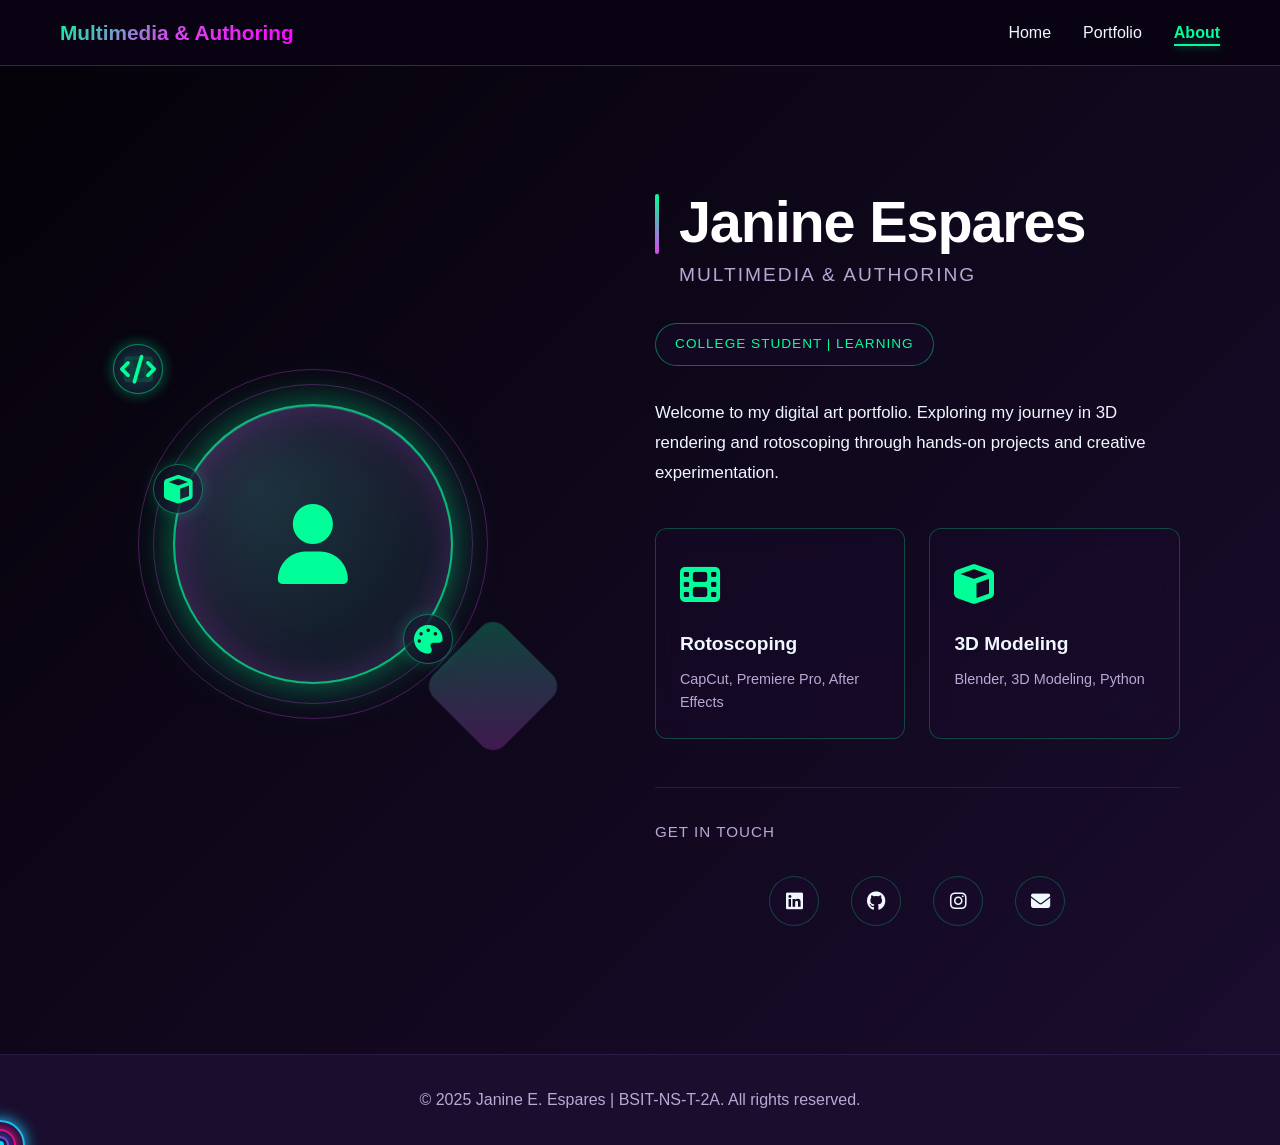
==== commit d732e6e0: "Add orbiting shapes animation around avatar on About page - Added 4 orbiting shape elements with dif" ====
--- a/about.html
+++ b/about.html
@@ -38,6 +38,22 @@
                             </div>
                             <div class="avatar-image">
                                 <i class="fas fa-user"></i>
+                            </div>
+                            
+                            <!-- Orbiting Shapes -->
+                            <div class="orbital-shapes">
+                                <div class="orbit-shape shape-1">
+                                    <i class="fas fa-cube"></i>
+                                </div>
+                                <div class="orbit-shape shape-2">
+                                    <i class="fas fa-palette"></i>
+                                </div>
+                                <div class="orbit-shape shape-3">
+                                    <i class="fas fa-film"></i>
+                                </div>
+                                <div class="orbit-shape shape-4">
+                                    <i class="fas fa-code"></i>
+                                </div>
                             </div>
                         </div>
                         <div class="profile-accent"></div>
--- a/style.css
+++ b/style.css
@@ -3,18 +3,32 @@
    =========================== */
 
 :root {
-    --primary-bg: #0d0221;
-    --secondary-bg: #1a0033;
-    --tertiary-bg: #2d0052;
-    --accent-color: #ff006e;
-    --accent-secondary: #8338ec;
-    --accent-tertiary: #00d9ff;
-    --accent-gold: #ffb700;
-    --text-primary: #f0f0f0;
-    --text-secondary: #b8b8d1;
-    --border-color: #3a1a5e;
+    /* Refined Space-Tech Color Palette */
+    --primary-bg: #0a0313;
+    --secondary-bg: #1a0d2e;
+    --tertiary-bg: #2d1b47;
+    --accent-color: #00ff99;
+    --accent-secondary: #d946ef;
+    --accent-tertiary: #ff00ff;
+    --accent-gold: #e0f7ff;
+    --text-primary: #f0f8ff;
+    --text-secondary: #b9a8d4;
+    --border-color: #2d1b47;
+    
+    /* Glassmorphism & Depth */
+    --glass-bg: rgba(26, 13, 46, 0.45);
+    --glass-border: rgba(0, 255, 153, 0.25);
+    --glass-blur: 12px;
+    
+    /* Glow Effects */
+    --glow-cyan: rgba(0, 255, 153, 0.4);
+    --glow-magenta: rgba(217, 70, 239, 0.3);
+    --glow-purple: rgba(255, 0, 255, 0.25);
+    
+    /* Transitions */
     --transition: all 0.3s ease;
     --transition-slow: all 0.6s ease;
+    --transition-smooth: all 0.8s cubic-bezier(0.34, 1.56, 0.64, 1);
 }
 
 /* Smooth scrolling across all browsers */
@@ -51,13 +65,14 @@
 .navbar {
     position: sticky;
     top: 0;
-    background: rgba(13, 2, 33, 0.95);
-    backdrop-filter: blur(10px);
+    background: rgba(10, 3, 19, 0.85);
+    backdrop-filter: blur(var(--glass-blur));
+    -webkit-backdrop-filter: blur(var(--glass-blur));
     padding: 1rem 0;
-    border-bottom: 1px solid var(--border-color);
+    border-bottom: 1px solid var(--glass-border);
     z-index: 1000;
     transition: var(--transition);
-    box-shadow: 0 0 20px rgba(255, 0, 110, 0);
+    box-shadow: 0 8px 32px rgba(0, 255, 153, 0.05), inset 0 1px 0 rgba(0, 255, 153, 0.1);
 }
 
 .navbar-container {
@@ -88,7 +103,7 @@
 .logo-text {
     font-size: 1.3rem;
     font-weight: 700;
-    background: linear-gradient(135deg, #ff006e, #8338ec, #00d9ff);
+    background: linear-gradient(135deg, #00ff99, #d946ef, #ff00ff);
     -webkit-background-clip: text;
     -webkit-text-fill-color: transparent;
     background-clip: text;
@@ -116,24 +131,24 @@
     left: 0;
     width: 0;
     height: 2px;
-    background: linear-gradient(90deg, #ff006e, #8338ec);
+    background: linear-gradient(90deg, #00ff99, #d946ef);
     transition: width 0.3s ease;
-    box-shadow: 0 0 10px rgba(255, 0, 110, 0.6);
+    box-shadow: 0 0 10px rgba(0, 255, 153, 0.6);
 }
 
 .nav-link:hover {
-    color: #ff006e;
+    color: #00ff99;
 }
 
 .nav-link.active {
-    color: #ff006e;
+    color: #00ff99;
     font-weight: 700;
 }
 
 .nav-link.active::after {
     width: 100%;
-    background: #ff006e;
-    box-shadow: 0 0 10px rgba(255, 0, 110, 0.6);
+    background: #00ff99;
+    box-shadow: 0 0 10px rgba(0, 255, 153, 0.6);
 }
 
 .nav-link:hover::after {
@@ -149,7 +164,9 @@
     display: flex;
     align-items: center;
     justify-content: center;
-    background: linear-gradient(135deg, #0d0221 0%, #1a0033 25%, #2d0052 50%, #1a0033 75%, #0d0221 100%);
+    background: linear-gradient(135deg, #0a0515 0%, #1a0d2e 25%, #2d1b47 50%, #1a0d2e 75%, #0a0515 100%);
+    background-size: 400% 400%;
+    animation: heroHueShift 12s ease infinite;
     position: relative;
     overflow: hidden;
     padding: 4rem 0;
@@ -160,11 +177,11 @@
     position: absolute;
     width: 500px;
     height: 500px;
-    background: radial-gradient(circle, rgba(255, 0, 110, 0.15) 0%, transparent 70%);
+    background: radial-gradient(circle, rgba(0, 255, 153, 0.2) 0%, transparent 70%);
     border-radius: 50%;
     top: 5%;
     right: 5%;
-    animation: float 8s ease-in-out infinite;
+    animation: nebulaDrift 12s ease-in-out infinite;
     filter: blur(40px);
 }
 
@@ -173,12 +190,21 @@
     position: absolute;
     width: 400px;
     height: 400px;
-    background: radial-gradient(circle, rgba(131, 56, 236, 0.12) 0%, transparent 70%);
+    background: radial-gradient(circle, rgba(217, 70, 239, 0.15) 0%, transparent 70%);
     border-radius: 50%;
     bottom: 5%;
     left: 5%;
-    animation: float 10s ease-in-out infinite reverse;
+    animation: nebulaDrift 14s ease-in-out infinite reverse;
     filter: blur(50px);
+}
+
+/* Slime mudge effect canvas */
+#slime-canvas {
+    position: fixed;
+    top: 0;
+    left: 0;
+    z-index: 5;
+    pointer-events: none;
 }
 
 .hero-grid {
@@ -201,9 +227,9 @@
 
 .hero-badge {
     display: inline-block;
-    background: rgba(255, 0, 110, 0.1);
-    border: 1px solid rgba(255, 0, 110, 0.3);
-    color: #ff006e;
+    background: rgba(0, 255, 153, 0.1);
+    border: 1px solid rgba(0, 255, 153, 0.3);
+    color: #00ff99;
     padding: 0.8rem 1.5rem;
     border-radius: 50px;
     font-size: 0.85rem;
@@ -214,14 +240,15 @@
 }
 
 .hero-title {
-    font-size: 3.5rem;
-    font-weight: 800;
-    line-height: 1.2;
-    color: #f0f0f0;
+    font-size: 3.8rem;
+    font-weight: 900;
+    line-height: 1.1;
+    color: #ffffff;
+    letter-spacing: -0.02em;
 }
 
 .gradient-text {
-    background: linear-gradient(135deg, #ff006e, #8338ec, #00d9ff);
+    background: linear-gradient(135deg, #00ff99, #d946ef, #ff00ff);
     background-size: 300% 300%;
     -webkit-background-clip: text;
     -webkit-text-fill-color: transparent;
@@ -231,7 +258,7 @@
 
 .hero-subtitle {
     font-size: 1.2rem;
-    color: #ff006e;
+    color: #00ff99;
     font-weight: 600;
     letter-spacing: 2px;
     text-transform: uppercase;
@@ -242,6 +269,7 @@
     color: var(--text-secondary);
     line-height: 1.8;
     max-width: 500px;
+    letter-spacing: 0.2px;
 }
 
 .hero-cta {
@@ -253,36 +281,41 @@
 
 .cta-button {
     padding: 1rem 2.5rem;
-    border-radius: 8px;
+    border-radius: 12px;
     font-weight: 700;
     text-decoration: none;
     text-transform: uppercase;
     letter-spacing: 1px;
     font-size: 0.9rem;
-    transition: var(--transition-slow);
+    transition: var(--transition-smooth);
     display: inline-block;
+    position: relative;
+    overflow: hidden;
 }
 
 .cta-button.primary {
-    background: linear-gradient(135deg, #ff006e, #8338ec);
-    color: #0d0221;
+    background: linear-gradient(135deg, #00ff99, #d946ef);
+    color: #0a0515;
     border: 2px solid transparent;
 }
 
 .cta-button.primary:hover {
-    transform: translateY(-3px);
-    box-shadow: 0 20px 40px rgba(255, 0, 110, 0.4);
+    transform: translateY(-5px);
+    box-shadow: 0 25px 50px rgba(0, 255, 153, 0.4),
+                0 0 30px rgba(217, 70, 239, 0.3);
 }
 
 .cta-button.secondary {
     background: transparent;
-    color: #00d9ff;
-    border: 2px solid #00d9ff;
+    color: #ff00ff;
+    border: 2px solid #ff00ff;
 }
 
 .cta-button.secondary:hover {
-    background: rgba(0, 217, 255, 0.1);
-    box-shadow: 0 0 20px rgba(0, 217, 255, 0.3);
+    background: rgba(255, 0, 255, 0.15);
+    box-shadow: 0 15px 35px rgba(255, 0, 255, 0.3),
+                0 0 20px rgba(255, 0, 255, 0.25);
+    border-color: #ff00ff;
 }
 
 /* ===========================
@@ -311,28 +344,33 @@
     left: 50%;
     transform: translate(-50%, -50%);
     animation: rotate linear infinite;
+    background: radial-gradient(circle at 30% 30%, rgba(0, 255, 153, 0.08), transparent 70%);
+    filter: drop-shadow(0 0 15px rgba(0, 255, 153, 0.2));
 }
 
 .orbit-1 {
     width: 300px;
     height: 300px;
-    border-color: rgba(255, 0, 110, 0.3);
+    border-color: rgba(0, 255, 153, 0.3);
     animation-duration: 8s;
+    animation: rotate 8s linear infinite, orbitGlow 4s ease-in-out infinite;
 }
 
 .orbit-2 {
     width: 200px;
     height: 200px;
-    border-color: rgba(131, 56, 236, 0.3);
+    border-color: rgba(217, 70, 239, 0.3);
     animation-duration: 12s;
     animation-direction: reverse;
+    animation: rotate 12s linear infinite reverse, orbitGlow 5s ease-in-out infinite;
 }
 
 .orbit-3 {
     width: 100px;
     height: 100px;
-    border-color: rgba(0, 217, 255, 0.3);
+    border-color: rgba(255, 0, 255, 0.3);
     animation-duration: 6s;
+    animation: rotate 6s linear infinite, orbitGlow 3s ease-in-out infinite;
 }
 
 @keyframes rotate {
@@ -341,6 +379,170 @@
     }
     to {
         transform: translate(-50%, -50%) rotate(360deg);
+    }
+}
+
+/* Enhanced Animations for Futuristic Feel */
+@keyframes glowPulse {
+    0%, 100% {
+        box-shadow: 0 0 20px rgba(0, 255, 153, 0.4);
+    }
+    50% {
+        box-shadow: 0 0 40px rgba(0, 255, 153, 0.8), 0 0 60px rgba(217, 70, 239, 0.5);
+    }
+}
+
+@keyframes orbitGlow {
+    0%, 100% {
+        border-color: rgba(0, 255, 153, 0.3);
+        box-shadow: 0 0 15px rgba(0, 255, 153, 0.2) inset;
+    }
+    50% {
+        border-color: rgba(0, 255, 153, 0.6);
+        box-shadow: 0 0 30px rgba(0, 255, 153, 0.4) inset;
+    }
+}
+
+@keyframes floatingElement {
+    0%, 100% {
+        transform: translateY(0px) translateX(0px);
+    }
+    25% {
+        transform: translateY(-15px) translateX(5px);
+    }
+    50% {
+        transform: translateY(-20px) translateX(-5px);
+    }
+    75% {
+        transform: translateY(-10px) translateX(8px);
+    }
+}
+
+@keyframes nebulaDrift {
+    0%, 100% {
+        transform: translate(0, 0) scale(1);
+    }
+    50% {
+        transform: translate(20px, -10px) scale(1.05);
+    }
+}
+
+@keyframes shimmerEdge {
+    0% {
+        border-color: rgba(0, 255, 153, 0.2);
+    }
+    50% {
+        border-color: rgba(0, 255, 153, 0.5);
+    }
+    100% {
+        border-color: rgba(0, 255, 153, 0.2);
+    }
+}
+
+/* Orbiting Shapes Animation */
+@keyframes orbitShape1 {
+    0% {
+        transform: translate(150px, 0px) rotate(0deg);
+    }
+    25% {
+        transform: translate(0px, 150px) rotate(90deg);
+    }
+    50% {
+        transform: translate(-150px, 0px) rotate(180deg);
+    }
+    75% {
+        transform: translate(0px, -150px) rotate(270deg);
+    }
+    100% {
+        transform: translate(150px, 0px) rotate(360deg);
+    }
+}
+
+@keyframes orbitShape2 {
+    0% {
+        transform: translate(0px, 150px) rotate(0deg);
+    }
+    25% {
+        transform: translate(-150px, 0px) rotate(90deg);
+    }
+    50% {
+        transform: translate(0px, -150px) rotate(180deg);
+    }
+    75% {
+        transform: translate(150px, 0px) rotate(270deg);
+    }
+    100% {
+        transform: translate(0px, 150px) rotate(360deg);
+    }
+}
+
+@keyframes orbitShape3 {
+    0% {
+        transform: translate(-150px, 0px) rotate(0deg);
+    }
+    25% {
+        transform: translate(0px, -150px) rotate(90deg);
+    }
+    50% {
+        transform: translate(150px, 0px) rotate(180deg);
+    }
+    75% {
+        transform: translate(0px, 150px) rotate(270deg);
+    }
+    100% {
+        transform: translate(-150px, 0px) rotate(360deg);
+    }
+}
+
+@keyframes orbitShape4 {
+    0% {
+        transform: translate(0px, -150px) rotate(0deg);
+    }
+    25% {
+        transform: translate(150px, 0px) rotate(90deg);
+    }
+    50% {
+        transform: translate(0px, 150px) rotate(180deg);
+    }
+    75% {
+        transform: translate(-150px, 0px) rotate(270deg);
+    }
+    100% {
+        transform: translate(0px, -150px) rotate(360deg);
+    }
+}
+
+@keyframes pulse {
+    0%, 100% {
+        box-shadow: 0 0 40px rgba(0, 255, 153, 0.6), 0 0 80px rgba(217, 70, 239, 0.3);
+        transform: scale(1);
+    }
+    50% {
+        box-shadow: 0 0 60px rgba(0, 255, 153, 0.8), 0 0 120px rgba(217, 70, 239, 0.5);
+        transform: scale(1.05);
+    }
+}
+
+@keyframes heroHueShift {
+    0% {
+        background-position: 0% 50%;
+        filter: hue-rotate(0deg);
+    }
+    25% {
+        background-position: 100% 50%;
+        filter: hue-rotate(60deg);
+    }
+    50% {
+        background-position: 50% 100%;
+        filter: hue-rotate(120deg);
+    }
+    75% {
+        background-position: 0% 50%;
+        filter: hue-rotate(240deg);
+    }
+    100% {
+        background-position: 100% 50%;
+        filter: hue-rotate(360deg);
     }
 }
 
@@ -348,13 +550,26 @@
     position: absolute;
     width: 40px;
     height: 40px;
-    background: linear-gradient(135deg, #ff006e, #8338ec);
+    background: radial-gradient(circle at 35% 35%, #00ff99, #d946ef, #ff00ff);
     border-radius: 50%;
     top: 50%;
     left: 50%;
     transform: translate(-50%, -50%);
-    box-shadow: 0 0 40px rgba(255, 0, 110, 0.6), 0 0 80px rgba(131, 56, 236, 0.3);
+    box-shadow: 0 0 40px rgba(0, 255, 153, 0.6), 
+                0 0 80px rgba(217, 70, 239, 0.4),
+                inset -2px -2px 8px rgba(0, 0, 0, 0.5),
+                inset 2px 2px 8px rgba(255, 255, 255, 0.1);
     animation: pulse 2s ease-in-out infinite;
+}
+
+.orb-light {
+    position: absolute;
+    width: 100%;
+    height: 100%;
+    border-radius: 50%;
+    background: radial-gradient(circle at 35% 35%, rgba(255, 255, 255, 0.6), transparent 60%);
+    top: 0;
+    left: 0;
 }
 
 
@@ -368,7 +583,7 @@
     display: flex;
     align-items: center;
     justify-content: center;
-    background: linear-gradient(135deg, #1a0033 0%, #2d0052 50%, #1a0033 100%);
+    background: linear-gradient(135deg, #1a0d2e 0%, #2d1b47 50%, #1a0d2e 100%);
     padding: 4rem 0;
     position: relative;
     overflow: hidden;
@@ -379,7 +594,7 @@
     position: absolute;
     width: 300px;
     height: 300px;
-    background: radial-gradient(circle, rgba(255, 0, 110, 0.15) 0%, transparent 70%);
+    background: radial-gradient(circle, rgba(0, 255, 153, 0.15) 0%, transparent 70%);
     border-radius: 50%;
     top: 20%;
     right: 5%;
@@ -389,7 +604,7 @@
 
 /* Portfolio Header Specific */
 .portfolio-header {
-    background: linear-gradient(135deg, #0a0118 0%, #2d0052 50%, #0a0118 100%);
+    background: linear-gradient(135deg, #050209 0%, #2d1b47 50%, #050209 100%);
 }
 
 .header-bg-elements {
@@ -406,7 +621,7 @@
 .floating-orb {
     position: absolute;
     border-radius: 50%;
-    background: radial-gradient(circle at 30% 30%, rgba(255, 0, 110, 0.4), rgba(255, 0, 110, 0.1));
+    background: radial-gradient(circle at 30% 30%, rgba(0, 255, 153, 0.4), rgba(0, 255, 153, 0.1));
     filter: blur(30px);
 }
 
@@ -416,7 +631,7 @@
     top: -100px;
     left: -100px;
     animation: floatOrb1 15s ease-in-out infinite;
-    box-shadow: 0 0 80px rgba(255, 0, 110, 0.3);
+    box-shadow: 0 0 80px rgba(0, 255, 153, 0.3);
 }
 
 .orb-2 {
@@ -425,8 +640,8 @@
     top: 50%;
     right: -80px;
     animation: floatOrb2 18s ease-in-out infinite;
-    background: radial-gradient(circle at 30% 30%, rgba(131, 56, 236, 0.4), rgba(131, 56, 236, 0.1));
-    box-shadow: 0 0 60px rgba(131, 56, 236, 0.3);
+    background: radial-gradient(circle at 30% 30%, rgba(217, 70, 239, 0.4), rgba(217, 70, 239, 0.1));
+    box-shadow: 0 0 60px rgba(217, 70, 239, 0.3);
 }
 
 .orb-3 {
@@ -435,8 +650,8 @@
     bottom: -50px;
     left: 20%;
     animation: floatOrb3 20s ease-in-out infinite;
-    background: radial-gradient(circle at 30% 30%, rgba(0, 217, 255, 0.3), rgba(0, 217, 255, 0.05));
-    box-shadow: 0 0 50px rgba(0, 217, 255, 0.2);
+    background: radial-gradient(circle at 30% 30%, rgba(255, 0, 255, 0.3), rgba(255, 0, 255, 0.05));
+    box-shadow: 0 0 50px rgba(255, 0, 255, 0.2);
 }
 
 .floating-shape {
@@ -449,7 +664,7 @@
     height: 100px;
     top: 30%;
     left: 10%;
-    border: 2px solid rgba(255, 0, 110, 0.3);
+    border: 2px solid rgba(0, 255, 153, 0.3);
     border-radius: 20px;
     animation: rotateShape 8s linear infinite, floatShape 6s ease-in-out infinite;
 }
@@ -459,7 +674,7 @@
     height: 80px;
     bottom: 20%;
     right: 15%;
-    border: 2px solid rgba(131, 56, 236, 0.3);
+    border: 2px solid rgba(217, 70, 239, 0.3);
     border-radius: 50%;
     animation: rotateShape 10s linear infinite reverse, floatShape 7s ease-in-out infinite;
 }
@@ -538,15 +753,16 @@
 }
 
 .page-title {
-    font-size: 3rem;
-    font-weight: 800;
+    font-size: 3.2rem;
+    font-weight: 900;
     margin-bottom: 1rem;
-    background: linear-gradient(135deg, #ff006e, #8338ec, #00d9ff);
+    background: linear-gradient(135deg, #00ff99, #d946ef, #ff00ff);
     background-size: 300% 300%;
     -webkit-background-clip: text;
     -webkit-text-fill-color: transparent;
     background-clip: text;
     animation: gradientShift 8s ease infinite;
+    letter-spacing: -0.01em;
 }
 
 .page-subtitle {
@@ -576,12 +792,12 @@
     top: 50%;
     left: 50%;
     transform: translate(-50%, -50%);
-    background: radial-gradient(circle, rgba(255, 0, 110, 0.8) 0%, rgba(131, 56, 236, 0.4) 40%, transparent 70%);
+    background: radial-gradient(circle, rgba(0, 255, 153, 0.8) 0%, rgba(217, 70, 239, 0.4) 40%, transparent 70%);
     border-radius: 50%;
     animation: collisionBurst 0.6s ease-out forwards;
     animation-delay: 1.8s;
     filter: blur(10px);
-    box-shadow: 0 0 100px rgba(255, 0, 110, 0.6), 0 0 200px rgba(131, 56, 236, 0.4);
+    box-shadow: 0 0 100px rgba(0, 255, 153, 0.6), 0 0 200px rgba(217, 70, 239, 0.4);
 }
 
 .collision-burst::after {
@@ -592,7 +808,7 @@
     top: 50%;
     left: 50%;
     transform: translate(-50%, -50%);
-    background: radial-gradient(circle, rgba(0, 217, 255, 0.6) 0%, transparent 60%);
+    background: radial-gradient(circle, rgba(255, 0, 255, 0.6) 0%, transparent 60%);
     border-radius: 50%;
     animation: collisionBurst 0.8s ease-out forwards;
     animation-delay: 1.8s;
@@ -611,150 +827,357 @@
 
 .title-char {
     display: inline-block;
-    background: linear-gradient(135deg, #ff006e, #8338ec, #00d9ff);
+    background: linear-gradient(135deg, #00ff99, #d946ef, #ff00ff);
     background-size: 300% 300%;
     -webkit-background-clip: text;
     -webkit-text-fill-color: transparent;
     background-clip: text;
-    animation: charScatterIn 0.8s cubic-bezier(0.34, 1.56, 0.64, 1) forwards;
+    animation: charScatterIn 0.5s cubic-bezier(0.68, -0.55, 0.265, 1.55) forwards;
     opacity: 0;
 }
 
 /* Character animations with different random starting positions */
-.title-char:nth-child(1) { animation: charScatterIn1 0.8s cubic-bezier(0.34, 1.56, 0.64, 1) forwards; animation-delay: 0.1s; }
-.title-char:nth-child(2) { animation: charScatterIn2 0.8s cubic-bezier(0.34, 1.56, 0.64, 1) forwards; animation-delay: 0.15s; }
-.title-char:nth-child(3) { animation: charScatterIn3 0.8s cubic-bezier(0.34, 1.56, 0.64, 1) forwards; animation-delay: 0.2s; }
-.title-char:nth-child(4) { animation: charScatterIn4 0.8s cubic-bezier(0.34, 1.56, 0.64, 1) forwards; animation-delay: 0.25s; }
-.title-char:nth-child(5) { animation: charScatterIn5 0.8s cubic-bezier(0.34, 1.56, 0.64, 1) forwards; animation-delay: 0.3s; }
-.title-char:nth-child(6) { animation: charScatterIn6 0.8s cubic-bezier(0.34, 1.56, 0.64, 1) forwards; animation-delay: 0.35s; }
-.title-char:nth-child(7) { animation: charScatterIn7 0.8s cubic-bezier(0.34, 1.56, 0.64, 1) forwards; animation-delay: 0.4s; }
-.title-char:nth-child(8) { animation: charScatterIn8 0.8s cubic-bezier(0.34, 1.56, 0.64, 1) forwards; animation-delay: 0.45s; }
-.title-char:nth-child(9) { animation: charScatterIn9 0.8s cubic-bezier(0.34, 1.56, 0.64, 1) forwards; animation-delay: 0.5s; }
-
-/* Scatter animations for each character from random positions */
+.title-char:nth-child(1) { animation: charScatterIn1 0.5s cubic-bezier(0.68, -0.55, 0.265, 1.55) forwards; animation-delay: 0.06s; }
+.title-char:nth-child(2) { animation: charScatterIn2 0.5s cubic-bezier(0.68, -0.55, 0.265, 1.55) forwards; animation-delay: 0.09s; }
+.title-char:nth-child(3) { animation: charScatterIn3 0.5s cubic-bezier(0.68, -0.55, 0.265, 1.55) forwards; animation-delay: 0.12s; }
+.title-char:nth-child(4) { animation: charScatterIn4 0.5s cubic-bezier(0.68, -0.55, 0.265, 1.55) forwards; animation-delay: 0.15s; }
+.title-char:nth-child(5) { animation: charScatterIn5 0.5s cubic-bezier(0.68, -0.55, 0.265, 1.55) forwards; animation-delay: 0.18s; }
+.title-char:nth-child(6) { animation: charScatterIn6 0.5s cubic-bezier(0.68, -0.55, 0.265, 1.55) forwards; animation-delay: 0.21s; }
+.title-char:nth-child(7) { animation: charScatterIn7 0.5s cubic-bezier(0.68, -0.55, 0.265, 1.55) forwards; animation-delay: 0.24s; }
+.title-char:nth-child(8) { animation: charScatterIn8 0.5s cubic-bezier(0.68, -0.55, 0.265, 1.55) forwards; animation-delay: 0.27s; }
+.title-char:nth-child(9) { animation: charScatterIn9 0.5s cubic-bezier(0.68, -0.55, 0.265, 1.55) forwards; animation-delay: 0.3s; }
+.title-char:nth-child(10) { animation: charScatterIn10 0.5s cubic-bezier(0.68, -0.55, 0.265, 1.55) forwards; animation-delay: 0.33s; }
+.title-char:nth-child(11) { animation: charScatterIn11 0.5s cubic-bezier(0.68, -0.55, 0.265, 1.55) forwards; animation-delay: 0.36s; }
+.title-char:nth-child(12) { animation: charScatterIn12 0.5s cubic-bezier(0.68, -0.55, 0.265, 1.55) forwards; animation-delay: 0.39s; }
+.title-char:nth-child(13) { animation: charScatterIn13 0.5s cubic-bezier(0.68, -0.55, 0.265, 1.55) forwards; animation-delay: 0.42s; }
+.title-char:nth-child(14) { animation: charScatterIn14 0.5s cubic-bezier(0.68, -0.55, 0.265, 1.55) forwards; animation-delay: 0.45s; }
+.title-char:nth-child(15) { animation: charScatterIn15 0.5s cubic-bezier(0.68, -0.55, 0.265, 1.55) forwards; animation-delay: 0.48s; }
+.title-char:nth-child(16) { animation: charScatterIn16 0.5s cubic-bezier(0.68, -0.55, 0.265, 1.55) forwards; animation-delay: 0.51s; }
+.title-char:nth-child(17) { animation: charScatterIn17 0.5s cubic-bezier(0.68, -0.55, 0.265, 1.55) forwards; animation-delay: 0.54s; }
+.title-char:nth-child(18) { animation: charScatterIn18 0.5s cubic-bezier(0.68, -0.55, 0.265, 1.55) forwards; animation-delay: 0.57s; }
+
+/* Scatter animations for each character from random positions - Fast & Snappy */
 @keyframes charScatterIn1 {
     0% {
         opacity: 0;
-        transform: translate(-80px, 120px) rotate(45deg) scale(0.3);
-    }
-    80% {
-        opacity: 1;
+        transform: translate(-80px, 120px) rotate(45deg) scale(0.2) skewY(10deg);
+        filter: blur(4px);
+    }
+    70% {
+        opacity: 1;
+        transform: translate(8px, -8px) rotate(-5deg) scale(1.15);
+        filter: blur(1px);
     }
     100% {
         opacity: 1;
         transform: translate(0, 0) rotate(0deg) scale(1);
+        filter: blur(0px);
     }
 }
 
 @keyframes charScatterIn2 {
     0% {
         opacity: 0;
-        transform: translate(100px, -100px) rotate(-50deg) scale(0.3);
-    }
-    80% {
-        opacity: 1;
+        transform: translate(100px, -100px) rotate(-50deg) scale(0.2) skewY(-10deg);
+        filter: blur(4px);
+    }
+    70% {
+        opacity: 1;
+        transform: translate(-8px, 8px) rotate(5deg) scale(1.15);
+        filter: blur(1px);
     }
     100% {
         opacity: 1;
         transform: translate(0, 0) rotate(0deg) scale(1);
+        filter: blur(0px);
     }
 }
 
 @keyframes charScatterIn3 {
     0% {
         opacity: 0;
-        transform: translate(-120px, -80px) rotate(60deg) scale(0.3);
-    }
-    80% {
-        opacity: 1;
+        transform: translate(-120px, -80px) rotate(60deg) scale(0.2) skewY(10deg);
+        filter: blur(4px);
+    }
+    70% {
+        opacity: 1;
+        transform: translate(8px, -8px) rotate(-5deg) scale(1.15);
+        filter: blur(1px);
     }
     100% {
         opacity: 1;
         transform: translate(0, 0) rotate(0deg) scale(1);
+        filter: blur(0px);
     }
 }
 
 @keyframes charScatterIn4 {
     0% {
         opacity: 0;
-        transform: translate(90px, 110px) rotate(-35deg) scale(0.3);
-    }
-    80% {
-        opacity: 1;
+        transform: translate(90px, 110px) rotate(-35deg) scale(0.2) skewY(-10deg);
+        filter: blur(4px);
+    }
+    70% {
+        opacity: 1;
+        transform: translate(-8px, 8px) rotate(5deg) scale(1.15);
+        filter: blur(1px);
     }
     100% {
         opacity: 1;
         transform: translate(0, 0) rotate(0deg) scale(1);
+        filter: blur(0px);
     }
 }
 
 @keyframes charScatterIn5 {
     0% {
         opacity: 0;
-        transform: translate(-110px, 70px) rotate(40deg) scale(0.3);
-    }
-    80% {
-        opacity: 1;
+        transform: translate(-110px, 70px) rotate(40deg) scale(0.2) skewY(10deg);
+        filter: blur(4px);
+    }
+    70% {
+        opacity: 1;
+        transform: translate(8px, -8px) rotate(-5deg) scale(1.15);
+        filter: blur(1px);
     }
     100% {
         opacity: 1;
         transform: translate(0, 0) rotate(0deg) scale(1);
+        filter: blur(0px);
     }
 }
 
 @keyframes charScatterIn6 {
     0% {
         opacity: 0;
-        transform: translate(120px, -110px) rotate(-55deg) scale(0.3);
-    }
-    80% {
-        opacity: 1;
+        transform: translate(120px, -110px) rotate(-55deg) scale(0.2) skewY(-10deg);
+        filter: blur(4px);
+    }
+    70% {
+        opacity: 1;
+        transform: translate(-8px, 8px) rotate(5deg) scale(1.15);
+        filter: blur(1px);
     }
     100% {
         opacity: 1;
         transform: translate(0, 0) rotate(0deg) scale(1);
+        filter: blur(0px);
     }
 }
 
 @keyframes charScatterIn7 {
     0% {
         opacity: 0;
-        transform: translate(-95px, -95px) rotate(50deg) scale(0.3);
-    }
-    80% {
-        opacity: 1;
+        transform: translate(-95px, -95px) rotate(50deg) scale(0.2) skewY(10deg);
+        filter: blur(4px);
+    }
+    70% {
+        opacity: 1;
+        transform: translate(8px, -8px) rotate(-5deg) scale(1.15);
+        filter: blur(1px);
     }
     100% {
         opacity: 1;
         transform: translate(0, 0) rotate(0deg) scale(1);
+        filter: blur(0px);
     }
 }
 
 @keyframes charScatterIn8 {
     0% {
         opacity: 0;
-        transform: translate(105px, 85px) rotate(-45deg) scale(0.3);
-    }
-    80% {
-        opacity: 1;
+        transform: translate(105px, 85px) rotate(-45deg) scale(0.2) skewY(-10deg);
+        filter: blur(4px);
+    }
+    70% {
+        opacity: 1;
+        transform: translate(-8px, 8px) rotate(5deg) scale(1.15);
+        filter: blur(1px);
     }
     100% {
         opacity: 1;
         transform: translate(0, 0) rotate(0deg) scale(1);
+        filter: blur(0px);
     }
 }
 
 @keyframes charScatterIn9 {
     0% {
         opacity: 0;
-        transform: translate(-130px, 50px) rotate(65deg) scale(0.3);
-    }
-    80% {
-        opacity: 1;
+        transform: translate(-130px, 50px) rotate(65deg) scale(0.2) skewY(10deg);
+        filter: blur(4px);
+    }
+    70% {
+        opacity: 1;
+        transform: translate(8px, -8px) rotate(-5deg) scale(1.15);
+        filter: blur(1px);
     }
     100% {
         opacity: 1;
         transform: translate(0, 0) rotate(0deg) scale(1);
+        filter: blur(0px);
+    }
+}
+
+@keyframes charScatterIn10 {
+    0% {
+        opacity: 0;
+        transform: translate(110px, -90px) rotate(-45deg) scale(0.2) skewY(-10deg);
+        filter: blur(4px);
+    }
+    70% {
+        opacity: 1;
+        transform: translate(-8px, 8px) rotate(5deg) scale(1.15);
+        filter: blur(1px);
+    }
+    100% {
+        opacity: 1;
+        transform: translate(0, 0) rotate(0deg) scale(1);
+        filter: blur(0px);
+    }
+}
+
+@keyframes charScatterIn11 {
+    0% {
+        opacity: 0;
+        transform: translate(-100px, -110px) rotate(70deg) scale(0.2) skewY(10deg);
+        filter: blur(4px);
+    }
+    70% {
+        opacity: 1;
+        transform: translate(8px, -8px) rotate(-5deg) scale(1.15);
+        filter: blur(1px);
+    }
+    100% {
+        opacity: 1;
+        transform: translate(0, 0) rotate(0deg) scale(1);
+        filter: blur(0px);
+    }
+}
+
+@keyframes charScatterIn12 {
+    0% {
+        opacity: 0;
+        transform: translate(130px, 80px) rotate(-60deg) scale(0.2) skewY(-10deg);
+        filter: blur(4px);
+    }
+    70% {
+        opacity: 1;
+        transform: translate(-8px, 8px) rotate(5deg) scale(1.15);
+        filter: blur(1px);
+    }
+    100% {
+        opacity: 1;
+        transform: translate(0, 0) rotate(0deg) scale(1);
+        filter: blur(0px);
+    }
+}
+
+@keyframes charScatterIn13 {
+    0% {
+        opacity: 0;
+        transform: translate(-90px, 130px) rotate(40deg) scale(0.2) skewY(10deg);
+        filter: blur(4px);
+    }
+    70% {
+        opacity: 1;
+        transform: translate(8px, -8px) rotate(-5deg) scale(1.15);
+        filter: blur(1px);
+    }
+    100% {
+        opacity: 1;
+        transform: translate(0, 0) rotate(0deg) scale(1);
+        filter: blur(0px);
+    }
+}
+
+@keyframes charScatterIn14 {
+    0% {
+        opacity: 0;
+        transform: translate(120px, -70px) rotate(-55deg) scale(0.2) skewY(-10deg);
+        filter: blur(4px);
+    }
+    70% {
+        opacity: 1;
+        transform: translate(-8px, 8px) rotate(5deg) scale(1.15);
+        filter: blur(1px);
+    }
+    100% {
+        opacity: 1;
+        transform: translate(0, 0) rotate(0deg) scale(1);
+        filter: blur(0px);
+    }
+}
+
+@keyframes charScatterIn15 {
+    0% {
+        opacity: 0;
+        transform: translate(-110px, 90px) rotate(75deg) scale(0.2) skewY(10deg);
+        filter: blur(4px);
+    }
+    70% {
+        opacity: 1;
+        transform: translate(8px, -8px) rotate(-5deg) scale(1.15);
+        filter: blur(1px);
+    }
+    100% {
+        opacity: 1;
+        transform: translate(0, 0) rotate(0deg) scale(1);
+        filter: blur(0px);
+    }
+}
+
+@keyframes charScatterIn16 {
+    0% {
+        opacity: 0;
+        transform: translate(95px, -120px) rotate(-30deg) scale(0.2) skewY(-10deg);
+        filter: blur(4px);
+    }
+    70% {
+        opacity: 1;
+        transform: translate(-8px, 8px) rotate(5deg) scale(1.15);
+        filter: blur(1px);
+    }
+    100% {
+        opacity: 1;
+        transform: translate(0, 0) rotate(0deg) scale(1);
+        filter: blur(0px);
+    }
+}
+
+@keyframes charScatterIn17 {
+    0% {
+        opacity: 0;
+        transform: translate(-115px, -95px) rotate(50deg) scale(0.2) skewY(10deg);
+        filter: blur(4px);
+    }
+    70% {
+        opacity: 1;
+        transform: translate(8px, -8px) rotate(-5deg) scale(1.15);
+        filter: blur(1px);
+    }
+    100% {
+        opacity: 1;
+        transform: translate(0, 0) rotate(0deg) scale(1);
+        filter: blur(0px);
+    }
+}
+
+@keyframes charScatterIn18 {
+    0% {
+        opacity: 0;
+        transform: translate(105px, 100px) rotate(-75deg) scale(0.2) skewY(-10deg);
+        filter: blur(4px);
+    }
+    70% {
+        opacity: 1;
+        transform: translate(-8px, 8px) rotate(5deg) scale(1.15);
+        filter: blur(1px);
+    }
+    100% {
+        opacity: 1;
+        transform: translate(0, 0) rotate(0deg) scale(1);
+        filter: blur(0px);
     }
 }
 
@@ -860,15 +1283,16 @@
 }
 
 .section-title {
-    font-size: 2.5rem;
-    font-weight: 700;
+    font-size: 2.8rem;
+    font-weight: 900;
     text-align: center;
     margin-bottom: 0.5rem;
-    background: linear-gradient(135deg, #ff006e, #8338ec, #00d9ff);
+    background: linear-gradient(135deg, #00ff99, #d946ef, #ff00ff);
     -webkit-background-clip: text;
     -webkit-text-fill-color: transparent;
     background-clip: text;
     animation: gradientShift 6s ease infinite;
+    letter-spacing: -0.01em;
 }
 
 .section-subtitle {
@@ -890,18 +1314,22 @@
    =========================== */
 
 .project-card {
-    background: var(--secondary-bg);
-    border: 1px solid var(--border-color);
-    border-radius: 12px;
+    background: var(--glass-bg);
+    backdrop-filter: blur(var(--glass-blur));
+    -webkit-backdrop-filter: blur(var(--glass-blur));
+    border: 1px solid var(--glass-border);
+    border-radius: 16px;
     overflow: hidden;
     transition: var(--transition-slow);
     animation: slideUp 0.6s ease-out;
 }
 
 .project-card:hover {
-    transform: translateY(-10px);
-    border-color: #ff006e;
-    box-shadow: 0 20px 40px rgba(255, 0, 110, 0.25), 0 0 30px rgba(131, 56, 236, 0.15);
+    transform: translateY(-15px);
+    border-color: rgba(0, 255, 153, 0.6);
+    box-shadow: 0 25px 50px rgba(0, 255, 153, 0.25), 
+                0 0 30px rgba(217, 70, 239, 0.2),
+                inset 0 1px 0 rgba(0, 255, 153, 0.2);
 }
 
 .project-image {
@@ -922,13 +1350,13 @@
     justify-content: center;
     gap: 1rem;
     font-size: 3rem;
-    color: #ff006e;
-    background: linear-gradient(135deg, #1a0033 0%, #2d0052 100%);
+    color: #00ff99;
+    background: linear-gradient(135deg, #1a0d2e 0%, #2d1b47 100%);
     transition: var(--transition);
 }
 
 .placeholder-rotoscope {
-    color: #8338ec;
+    color: #d946ef;
 }
 
 .placeholder-3d i,
@@ -948,7 +1376,7 @@
     left: 0;
     width: 100%;
     height: 100%;
-    background: rgba(255, 0, 110, 0.15);
+    background: rgba(0, 255, 153, 0.15);
     display: flex;
     align-items: center;
     justify-content: center;
@@ -962,12 +1390,12 @@
 
 .overlay-text {
     font-size: 1.2rem;
-    color: #ff006e;
+    color: #00ff99;
     font-weight: 600;
     text-transform: uppercase;
     letter-spacing: 2px;
     animation: fadeIn 0.5s ease-out;
-    text-shadow: 0 0 20px rgba(255, 0, 110, 0.6);
+    text-shadow: 0 0 20px rgba(0, 255, 153, 0.6);
 }
 
 .project-content {
@@ -993,11 +1421,11 @@
 .btn {
     display: inline-block;
     padding: 0.8rem 2rem;
-    border: 2px solid #ff006e;
-    border-radius: 6px;
+    border: 1.5px solid #00ff99;
+    border-radius: 8px;
     text-decoration: none;
     font-weight: 600;
-    transition: var(--transition);
+    transition: var(--transition-smooth);
     cursor: pointer;
     text-transform: uppercase;
     letter-spacing: 1px;
@@ -1006,14 +1434,15 @@
 
 .btn-primary {
     background: transparent;
-    color: #ff006e;
+    color: #00ff99;
 }
 
 .btn-primary:hover {
-    background: linear-gradient(135deg, #ff006e, #8338ec);
-    color: #0d0221;
-    box-shadow: 0 0 30px rgba(255, 0, 110, 0.4);
-    border-color: #8338ec;
+    background: linear-gradient(135deg, #00ff99, #d946ef);
+    color: #0a0313;
+    box-shadow: 0 15px 40px rgba(0, 255, 153, 0.4),
+                0 0 30px rgba(217, 70, 239, 0.3);
+    border-color: #d946ef;
 }
 
 /* ===========================
@@ -1065,9 +1494,11 @@
 }
 
 .skill-item {
-    background: var(--secondary-bg);
-    border: 1px solid var(--border-color);
-    border-radius: 12px;
+    background: var(--glass-bg);
+    backdrop-filter: blur(var(--glass-blur));
+    -webkit-backdrop-filter: blur(var(--glass-blur));
+    border: 1px solid var(--glass-border);
+    border-radius: 16px;
     padding: 2rem;
     text-align: center;
     transition: var(--transition-slow);
@@ -1075,17 +1506,19 @@
 }
 
 .skill-item:hover {
-    transform: translateY(-10px);
-    border-color: #8338ec;
-    box-shadow: 0 15px 35px rgba(131, 56, 236, 0.25);
+    transform: translateY(-12px);
+    border-color: rgba(217, 70, 239, 0.6);
+    box-shadow: 0 20px 50px rgba(217, 70, 239, 0.25),
+                0 0 30px rgba(0, 255, 153, 0.15),
+                inset 0 1px 0 rgba(0, 255, 153, 0.2);
 }
 
 .skill-item i {
     font-size: 2.5rem;
-    color: #ff006e;
+    color: #00ff99;
     margin-bottom: 1rem;
     display: block;
-    animation: float 4s ease-in-out infinite;
+    animation: floatingElement 5s ease-in-out infinite;
 }
 
 .skill-item h4 {
@@ -1116,21 +1549,24 @@
 }
 
 .experience-list li {
-    background: var(--secondary-bg);
-    border-left: 4px solid #ff006e;
+    background: var(--glass-bg);
+    backdrop-filter: blur(var(--glass-blur));
+    -webkit-backdrop-filter: blur(var(--glass-blur));
+    border-left: 4px solid #00ff99;
     padding: 1.5rem;
     margin-bottom: 1.5rem;
-    border-radius: 6px;
-    transition: var(--transition);
+    border-radius: 8px;
+    transition: var(--transition-smooth);
 }
 
 .experience-list li:hover {
-    transform: translateX(10px);
-    box-shadow: 0 10px 25px rgba(255, 0, 110, 0.2);
+    transform: translateX(12px);
+    box-shadow: 0 12px 30px rgba(0, 255, 153, 0.25),
+                inset 0 1px 0 rgba(0, 255, 153, 0.2);
 }
 
 .experience-list strong {
-    color: #ff006e;
+    color: #00ff99;
     font-size: 1.1rem;
     display: block;
     margin-bottom: 0.5rem;
@@ -1157,11 +1593,12 @@
     position: absolute;
     width: 600px;
     height: 600px;
-    background: radial-gradient(circle, rgba(131, 56, 236, 0.08) 0%, transparent 70%);
+    background: radial-gradient(circle, rgba(217, 70, 239, 0.1) 0%, transparent 70%);
     border-radius: 50%;
     top: -200px;
     right: -100px;
     pointer-events: none;
+    animation: nebulaDrift 20s ease-in-out infinite;
 }
 
 .featured-projects::after {
@@ -1169,11 +1606,12 @@
     position: absolute;
     width: 500px;
     height: 500px;
-    background: radial-gradient(circle, rgba(255, 0, 110, 0.06) 0%, transparent 70%);
+    background: radial-gradient(circle, rgba(0, 255, 153, 0.08) 0%, transparent 70%);
     border-radius: 50%;
     bottom: -150px;
     left: -100px;
     pointer-events: none;
+    animation: nebulaDrift 22s ease-in-out infinite reverse;
 }
 
 .section-header {
@@ -1184,14 +1622,15 @@
 }
 
 .featured-title {
-    font-size: 3rem;
-    font-weight: 800;
+    font-size: 3.2rem;
+    font-weight: 900;
     margin-bottom: 1rem;
-    background: linear-gradient(135deg, #ff006e, #8338ec, #00d9ff);
+    background: linear-gradient(135deg, #00ff99, #d946ef, #ff00ff);
     -webkit-background-clip: text;
     -webkit-text-fill-color: transparent;
     background-clip: text;
     animation: gradientShift 6s ease infinite;
+    letter-spacing: -0.01em;
 }
 
 .section-description {
@@ -1199,6 +1638,7 @@
     color: var(--text-secondary);
     max-width: 500px;
     margin: 0 auto;
+    letter-spacing: 0.3px;
 }
 
 .projects-showcase {
@@ -1214,6 +1654,7 @@
     grid-template-columns: 1fr 1fr;
     gap: 4rem;
     align-items: center;
+    transition: var(--transition-smooth);
 }
 
 .project-showcase-item.right {
@@ -1228,9 +1669,11 @@
 .showcase-image {
     position: relative;
     height: 400px;
-    border-radius: 16px;
+    border-radius: 20px;
     overflow: hidden;
-    background: linear-gradient(135deg, rgba(45, 0, 82, 0.8) 0%, rgba(26, 0, 51, 0.6) 100%);
+    background: linear-gradient(135deg, rgba(45, 27, 71, 0.8) 0%, rgba(26, 13, 46, 0.6) 100%);
+    border: 1px solid var(--glass-border);
+    transition: var(--transition-slow);
 }
 
 .project-image-featured {
@@ -1252,7 +1695,7 @@
     left: 0;
     width: 100%;
     height: 100%;
-    background: linear-gradient(135deg, rgba(255, 0, 110, 0.1) 0%, transparent 50%);
+    background: linear-gradient(135deg, rgba(0, 255, 153, 0.1) 0%, transparent 50%);
     pointer-events: none;
 }
 
@@ -1265,26 +1708,28 @@
 .project-number {
     font-size: 4rem;
     font-weight: 900;
-    background: linear-gradient(135deg, #ff006e, #8338ec);
+    background: linear-gradient(135deg, #00ff99, #d946ef);
     -webkit-background-clip: text;
     -webkit-text-fill-color: transparent;
     background-clip: text;
     line-height: 1;
-    opacity: 0.5;
+    opacity: 0.4;
+    letter-spacing: -0.02em;
 }
 
 .showcase-title {
-    font-size: 2.2rem;
-    font-weight: 800;
-    color: #f0f0f0;
+    font-size: 2.4rem;
+    font-weight: 900;
+    color: #ffffff;
     line-height: 1.2;
+    letter-spacing: -0.01em;
 }
 
 .showcase-category {
     font-size: 0.8rem;
     font-weight: 700;
     letter-spacing: 3px;
-    color: #ff006e;
+    color: #00ff99;
     text-transform: uppercase;
 }
 
@@ -1301,43 +1746,46 @@
 }
 
 .tech-badge {
-    background: rgba(255, 0, 110, 0.12);
-    border: 1px solid rgba(255, 0, 110, 0.3);
-    color: #ff006e;
+    background: var(--glass-bg);
+    backdrop-filter: blur(var(--glass-blur));
+    -webkit-backdrop-filter: blur(var(--glass-blur));
+    border: 1px solid rgba(0, 255, 153, 0.4);
+    color: #00ff99;
     padding: 0.6rem 1.2rem;
     border-radius: 25px;
     font-size: 0.8rem;
     font-weight: 600;
     letter-spacing: 1px;
-    transition: var(--transition);
+    transition: var(--transition-smooth);
 }
 
 .tech-badge:hover {
-    background: rgba(255, 0, 110, 0.2);
-    border-color: #ff006e;
-    transform: translateY(-2px);
+    background: var(--glass-bg);
+    border-color: #00ff99;
+    transform: translateY(-3px);
+    box-shadow: 0 8px 20px rgba(0, 255, 153, 0.3);
 }
 
 .project-link {
     text-decoration: none;
     color: inherit;
     cursor: pointer;
-    transition: var(--transition);
+    transition: var(--transition-smooth);
 }
 
 .project-link:hover {
-    transform: scale(1.02);
+    transform: scale(1.01);
 }
 
 .project-link:hover .showcase-image {
-    box-shadow: 0 20px 60px rgba(255, 0, 110, 0.3);
+    box-shadow: 0 30px 70px rgba(0, 255, 153, 0.3), 0 0 40px rgba(217, 70, 239, 0.2);
 }
 
 .view-project {
     display: inline-flex;
     align-items: center;
     gap: 0.5rem;
-    color: #ff006e;
+    color: #00ff99;
     text-decoration: none;
     font-weight: 700;
     font-size: 1rem;
@@ -1347,7 +1795,7 @@
 }
 
 .view-project:hover {
-    color: #8338ec;
+    color: #d946ef;
     gap: 1rem;
 }
 
@@ -1358,7 +1806,7 @@
 
 .about-unique {
     padding: 6rem 3rem;
-    background: linear-gradient(135deg, #0a0118 0%, #1a0033 100%);
+    background: linear-gradient(135deg, #050209 0%, #1a0d2e 100%);
     min-height: 100vh;
     display: flex;
     align-items: center;
@@ -1389,6 +1837,9 @@
 .avatar-frame {
     position: relative;
     margin-bottom: 2rem;
+    display: flex;
+    align-items: center;
+    justify-content: center;
 }
 
 .avatar-bg {
@@ -1397,18 +1848,21 @@
     height: 280px;
     margin: 0 auto;
     border-radius: 50%;
-    background: radial-gradient(circle at 30% 30%, rgba(255, 0, 110, 0.15), transparent 70%);
-    border: 2px solid #ff006e;
+    background: radial-gradient(circle at 30% 30%, rgba(0, 255, 153, 0.15), transparent 70%);
+    border: 2px solid rgba(0, 255, 153, 0.5);
     display: flex;
     align-items: center;
     justify-content: center;
-    box-shadow: 0 0 40px rgba(255, 0, 110, 0.3), 
-                inset 0 0 40px rgba(131, 56, 236, 0.1);
+    box-shadow: 0 0 50px rgba(0, 255, 153, 0.3), 
+                inset 0 0 50px rgba(217, 70, 239, 0.15),
+                inset 0 1px 0 rgba(0, 255, 153, 0.3);
+    backdrop-filter: blur(var(--glass-blur));
+    -webkit-backdrop-filter: blur(var(--glass-blur));
 }
 
 .orbit-bg {
     position: absolute;
-    border: 1px solid rgba(131, 56, 236, 0.3);
+    border: 1px solid rgba(217, 70, 239, 0.3);
     border-radius: 50%;
     top: 50%;
     left: 50%;
@@ -1436,22 +1890,82 @@
     align-items: center;
     justify-content: center;
     font-size: 5rem;
-    color: #ff006e;
-    background: linear-gradient(135deg, rgba(131, 56, 236, 0.2) 0%, rgba(255, 0, 110, 0.1) 100%);
-    border: 2px solid #ff006e;
+    color: #00ff99;
+    background: linear-gradient(135deg, rgba(217, 70, 239, 0.15) 0%, rgba(0, 255, 153, 0.1) 100%);
+    border: 2px solid rgba(0, 255, 153, 0.4);
+    box-shadow: 0 0 30px rgba(0, 255, 153, 0.2),
+                inset 0 0 30px rgba(217, 70, 239, 0.1);
+    top: 50%;
+    left: 50%;
+    transform: translate(-50%, -50%);
+}
+
+/* Orbital Shapes Container */
+.orbital-shapes {
+    position: absolute;
+    width: 400px;
+    height: 400px;
+    top: 50%;
+    left: 50%;
+    transform: translate(-50%, -50%);
+}
+
+.orbit-shape {
+    position: absolute;
+    width: 50px;
+    height: 50px;
+    display: flex;
+    align-items: center;
+    justify-content: center;
+    border-radius: 50%;
+    font-size: 1.8rem;
+    background: var(--glass-bg);
+    backdrop-filter: blur(var(--glass-blur));
+    -webkit-backdrop-filter: blur(var(--glass-blur));
+    border: 1.5px solid rgba(0, 255, 153, 0.4);
+    box-shadow: 0 0 15px rgba(0, 255, 153, 0.2);
+    transition: var(--transition-smooth);
+}
+
+.orbit-shape i {
+    color: #00ff99;
+}
+
+.shape-1 {
+    animation: orbitShape1 8s linear infinite;
+}
+
+.shape-2 {
+    animation: orbitShape2 10s linear infinite;
+}
+
+.shape-3 {
+    animation: orbitShape3 12s linear infinite;
+}
+
+.shape-4 {
+    animation: orbitShape4 9s linear infinite;
+}
+
+.orbit-shape:hover {
+    border-color: rgba(0, 255, 153, 0.7);
+    background: var(--glass-bg);
+    box-shadow: 0 0 25px rgba(0, 255, 153, 0.5),
+                0 0 15px rgba(217, 70, 239, 0.3);
+    transform: scale(1.15);
 }
 
 .profile-accent {
     position: absolute;
     width: 100px;
     height: 100px;
-    background: linear-gradient(135deg, #ff006e, #8338ec);
-    border-radius: 12px;
+    background: linear-gradient(135deg, #00ff99, #d946ef);
+    border-radius: 16px;
     bottom: -20px;
     right: -30px;
-    opacity: 0.3;
+    opacity: 0.25;
     transform: rotate(45deg);
-    animation: float 6s ease-in-out infinite;
+    animation: floatingElement 7s ease-in-out infinite;
 }
 
 /* Right Side: Content */
@@ -1471,16 +1985,17 @@
     top: 0;
     width: 4px;
     height: 60px;
-    background: linear-gradient(180deg, #ff006e, #8338ec);
+    background: linear-gradient(180deg, #00ff99, #d946ef);
     border-radius: 2px;
 }
 
 .about-name-large {
-    font-size: 3.5rem;
+    font-size: 3.6rem;
     font-weight: 900;
-    color: var(--text-primary);
+    color: #ffffff;
     margin: 0;
-    line-height: 1.1;
+    line-height: 1;
+    letter-spacing: -0.02em;
 }
 
 .role-text {
@@ -1495,11 +2010,13 @@
 .status-badge {
     display: inline-block;
     padding: 0.6rem 1.2rem;
-    background: linear-gradient(135deg, rgba(255, 0, 110, 0.15), rgba(131, 56, 236, 0.15));
-    border: 1px solid #ff006e;
+    background: var(--glass-bg);
+    backdrop-filter: blur(var(--glass-blur));
+    -webkit-backdrop-filter: blur(var(--glass-blur));
+    border: 1px solid rgba(0, 255, 153, 0.4);
     border-radius: 50px;
     font-size: 0.85rem;
-    color: #ff006e;
+    color: #00ff99;
     margin-bottom: 2rem;
     text-transform: uppercase;
     letter-spacing: 1px;
@@ -1522,22 +2039,25 @@
 
 .learning-block {
     padding: 1.5rem;
-    border: 1px solid var(--border-color);
-    border-radius: 8px;
-    background: rgba(26, 0, 51, 0.5);
-    backdrop-filter: blur(5px);
-    transition: var(--transition);
+    border: 1px solid var(--glass-border);
+    border-radius: 12px;
+    background: var(--glass-bg);
+    backdrop-filter: blur(var(--glass-blur));
+    -webkit-backdrop-filter: blur(var(--glass-blur));
+    transition: var(--transition-smooth);
 }
 
 .learning-block:hover {
-    border-color: #ff006e;
-    background: rgba(255, 0, 110, 0.08);
-    transform: translateY(-5px);
+    border-color: rgba(0, 255, 153, 0.5);
+    background: var(--glass-bg);
+    transform: translateY(-8px);
+    box-shadow: 0 15px 35px rgba(0, 255, 153, 0.15),
+                inset 0 1px 0 rgba(0, 255, 153, 0.25);
 }
 
 .block-icon {
     font-size: 2.5rem;
-    color: #ff006e;
+    color: #00ff99;
     margin-bottom: 0.75rem;
 }
 
@@ -1579,21 +2099,24 @@
     display: flex;
     align-items: center;
     justify-content: center;
-    border: 1.5px solid var(--border-color);
+    border: 1.5px solid var(--glass-border);
     border-radius: 50%;
     color: var(--text-primary);
     text-decoration: none;
     font-size: 1.2rem;
-    transition: var(--transition);
-    background: rgba(26, 0, 51, 0.5);
+    transition: var(--transition-smooth);
+    background: var(--glass-bg);
+    backdrop-filter: blur(var(--glass-blur));
+    -webkit-backdrop-filter: blur(var(--glass-blur));
 }
 
 .social-icon-unique:hover {
-    border-color: #ff006e;
-    color: #ff006e;
-    background: rgba(255, 0, 110, 0.1);
-    transform: translateY(-5px);
-    box-shadow: 0 10px 20px rgba(255, 0, 110, 0.2);
+    border-color: #00ff99;
+    color: #00ff99;
+    background: var(--glass-bg);
+    transform: translateY(-8px);
+    box-shadow: 0 12px 25px rgba(0, 255, 153, 0.3),
+                inset 0 1px 0 rgba(0, 255, 153, 0.3);
 }
 
 .contact {
@@ -1625,10 +2148,10 @@
 }
 
 .social-icon:hover {
-    border-color: #ff006e;
-    color: #ff006e;
+    border-color: #00ff99;
+    color: #00ff99;
     transform: translateY(-5px);
-    box-shadow: 0 10px 30px rgba(255, 0, 110, 0.4), 0 0 20px rgba(255, 0, 110, 0.2);
+    box-shadow: 0 10px 30px rgba(0, 255, 153, 0.4), 0 0 20px rgba(0, 255, 153, 0.2);
 }
 
 /* ===========================
@@ -1637,7 +2160,7 @@
 
 .contact-unique {
     padding: 8rem 0;
-    background: linear-gradient(135deg, #0a0118 0%, #1a0033 50%, #0d0221 100%);
+    background: linear-gradient(135deg, #050209 0%, #1a0d2e 50%, #0a0313 100%);
     position: relative;
     overflow: hidden;
 }
@@ -1649,9 +2172,10 @@
     right: -10%;
     width: 600px;
     height: 600px;
-    background: radial-gradient(circle, rgba(255, 0, 110, 0.1) 0%, transparent 70%);
+    background: radial-gradient(circle, rgba(0, 255, 153, 0.12) 0%, transparent 70%);
     border-radius: 50%;
     pointer-events: none;
+    animation: nebulaDrift 20s ease-in-out infinite;
 }
 
 .contact-unique::after {
@@ -1661,9 +2185,10 @@
     left: -5%;
     width: 400px;
     height: 400px;
-    background: radial-gradient(circle, rgba(131, 56, 236, 0.1) 0%, transparent 70%);
+    background: radial-gradient(circle, rgba(217, 70, 239, 0.1) 0%, transparent 70%);
     border-radius: 50%;
     pointer-events: none;
+    animation: nebulaDrift 22s ease-in-out infinite reverse;
 }
 
 .contact-wrapper {
@@ -1677,12 +2202,13 @@
 }
 
 .contact-title {
-    font-size: 3rem;
+    font-size: 3.2rem;
     margin-bottom: 1.5rem;
-    background: linear-gradient(135deg, #ff006e, #8338ec, #00d9ff);
+    background: linear-gradient(135deg, #00ff99, #d946ef, #ff00ff);
     -webkit-background-clip: text;
     -webkit-text-fill-color: transparent;
     background-clip: text;
+    letter-spacing: -0.01em;
 }
 
 .contact-subtitle {
@@ -1696,7 +2222,7 @@
 .contact-divider {
     width: 80px;
     height: 4px;
-    background: linear-gradient(90deg, #ff006e, #8338ec);
+    background: linear-gradient(90deg, #00ff99, #d946ef);
     margin: 0 auto;
     border-radius: 2px;
 }
@@ -1709,12 +2235,14 @@
 }
 
 .social-card {
-    background: rgba(26, 0, 51, 0.4);
-    border: 1px solid rgba(255, 0, 110, 0.2);
-    border-radius: 16px;
+    background: var(--glass-bg);
+    backdrop-filter: blur(var(--glass-blur));
+    -webkit-backdrop-filter: blur(var(--glass-blur));
+    border: 1px solid var(--glass-border);
+    border-radius: 20px;
     padding: 2.5rem 1.5rem;
     text-decoration: none;
-    transition: var(--transition);
+    transition: var(--transition-smooth);
     display: flex;
     flex-direction: column;
     align-items: center;
@@ -1730,17 +2258,19 @@
     left: 0;
     right: 0;
     bottom: 0;
-    background: linear-gradient(135deg, rgba(255, 0, 110, 0.1) 0%, transparent 100%);
+    background: linear-gradient(135deg, rgba(0, 255, 153, 0.1) 0%, transparent 100%);
     opacity: 0;
     transition: opacity 0.3s ease;
     pointer-events: none;
 }
 
 .social-card:hover {
-    border-color: #ff006e;
-    background: rgba(26, 0, 51, 0.8);
-    transform: translateY(-15px);
-    box-shadow: 0 20px 50px rgba(255, 0, 110, 0.2), inset 0 1px 0 rgba(255, 0, 110, 0.2);
+    border-color: rgba(0, 255, 153, 0.6);
+    background: rgba(26, 13, 46, 0.8);
+    transform: translateY(-20px) scale(1.02);
+    box-shadow: 0 30px 60px rgba(0, 255, 153, 0.25), 
+                0 0 40px rgba(217, 70, 239, 0.2),
+                inset 0 1px 0 rgba(0, 255, 153, 0.3);
 }
 
 .social-card:hover::before {
@@ -1753,19 +2283,22 @@
     display: flex;
     align-items: center;
     justify-content: center;
-    background: linear-gradient(135deg, rgba(255, 0, 110, 0.15) 0%, rgba(131, 56, 236, 0.15) 100%);
-    border: 2px solid rgba(255, 0, 110, 0.3);
+    background: var(--glass-bg);
+    backdrop-filter: blur(var(--glass-blur));
+    -webkit-backdrop-filter: blur(var(--glass-blur));
+    border: 2px solid rgba(0, 255, 153, 0.4);
     border-radius: 50%;
     font-size: 1.5rem;
-    color: #ff006e;
-    transition: var(--transition);
+    color: #00ff99;
+    transition: var(--transition-smooth);
 }
 
 .social-card:hover .social-card-icon {
-    background: linear-gradient(135deg, rgba(255, 0, 110, 0.3) 0%, rgba(131, 56, 236, 0.3) 100%);
-    border-color: #ff006e;
-    color: #8338ec;
-    transform: scale(1.15) rotate(10deg);
+    background: var(--glass-bg);
+    border-color: #00ff99;
+    color: #d946ef;
+    transform: scale(1.2) rotate(15deg);
+    box-shadow: 0 0 25px rgba(0, 255, 153, 0.4);
 }
 
 .social-card h3 {
@@ -1821,7 +2354,7 @@
     height: 0;
     overflow: hidden;
     border-radius: 12px;
-    box-shadow: 0 20px 60px rgba(255, 0, 110, 0.2);
+    box-shadow: 0 20px 60px rgba(0, 255, 153, 0.2);
 }
 
 .youtube-embed iframe {
@@ -1844,7 +2377,7 @@
     font-size: 1.8rem;
     font-weight: 800;
     color: #f0f0f0;
-    background: linear-gradient(135deg, #ff006e, #8338ec);
+    background: linear-gradient(135deg, #00ff99, #d946ef);
     -webkit-background-clip: text;
     -webkit-text-fill-color: transparent;
     background-clip: text;
@@ -1860,21 +2393,25 @@
     display: inline-flex;
     align-items: center;
     gap: 0.75rem;
-    color: #ff006e;
+    color: #00ff99;
     text-decoration: none;
     font-weight: 700;
     font-size: 1rem;
     margin-top: 1.5rem;
-    transition: var(--transition);
+    transition: var(--transition-smooth);
     padding: 0.75rem 1.5rem;
-    border: 2px solid rgba(255, 0, 110, 0.3);
+    border: 1.5px solid var(--glass-border);
     border-radius: 25px;
+    background: var(--glass-bg);
+    backdrop-filter: blur(var(--glass-blur));
+    -webkit-backdrop-filter: blur(var(--glass-blur));
 }
 
 .reference-link:hover {
-    color: #8338ec;
-    border-color: #8338ec;
-    background: rgba(131, 56, 236, 0.1);
+    color: #d946ef;
+    border-color: #d946ef;
+    background: rgba(217, 70, 239, 0.12);
+    box-shadow: 0 8px 20px rgba(217, 70, 239, 0.25);
 }
 
 /* ===========================
@@ -1885,7 +2422,7 @@
     display: inline-flex;
     align-items: center;
     gap: 0.5rem;
-    color: #ff006e;
+    color: #00ff99;
     text-decoration: none;
     font-weight: 600;
     margin-bottom: 2rem;
@@ -1894,7 +2431,7 @@
 }
 
 .back-link:hover {
-    color: #8338ec;
+    color: #d946ef;
     gap: 1rem;
 }
 
@@ -1919,7 +2456,7 @@
     font-weight: 800;
     color: #f0f0f0;
     margin-bottom: 1.5rem;
-    background: linear-gradient(135deg, #ff006e, #8338ec);
+    background: linear-gradient(135deg, #00ff99, #d946ef);
     -webkit-background-clip: text;
     -webkit-text-fill-color: transparent;
     background-clip: text;
@@ -1937,8 +2474,8 @@
     grid-template-columns: repeat(3, 1fr);
     gap: 1.5rem;
     padding: 2rem;
-    background: rgba(255, 0, 110, 0.08);
-    border: 1px solid rgba(255, 0, 110, 0.2);
+    background: rgba(0, 255, 153, 0.08);
+    border: 1px solid rgba(0, 255, 153, 0.2);
     border-radius: 12px;
 }
 
@@ -1960,7 +2497,7 @@
 .stat-value {
     font-size: 1.8rem;
     font-weight: 800;
-    color: #ff006e;
+    color: #00ff99;
 }
 
 .overview-visual {
@@ -1968,8 +2505,8 @@
     height: 400px;
     border-radius: 16px;
     overflow: hidden;
-    background: linear-gradient(135deg, rgba(45, 0, 82, 0.8) 0%, rgba(26, 0, 51, 0.6) 100%);
-    box-shadow: 0 20px 60px rgba(255, 0, 110, 0.2);
+    background: linear-gradient(135deg, rgba(45, 27, 71, 0.8) 0%, rgba(26, 13, 46, 0.6) 100%);
+    box-shadow: 0 20px 60px rgba(0, 255, 153, 0.2);
 }
 
 .project-detail-image {
@@ -1982,7 +2519,7 @@
 /* Tutorial Section */
 .tutorial-section {
     padding: 6rem 0;
-    background: linear-gradient(135deg, #0a0118 0%, #1a0033 100%);
+    background: linear-gradient(135deg, #050209 0%, #1a0d2e 100%);
 }
 
 .steps-grid {
@@ -1995,37 +2532,43 @@
 }
 
 .tutorial-step {
-    background: rgba(26, 0, 51, 0.6);
-    border: 1px solid rgba(255, 0, 110, 0.15);
-    border-radius: 12px;
+    background: var(--glass-bg);
+    backdrop-filter: blur(var(--glass-blur));
+    -webkit-backdrop-filter: blur(var(--glass-blur));
+    border: 1px solid var(--glass-border);
+    border-radius: 16px;
     padding: 2rem;
-    transition: var(--transition);
+    transition: var(--transition-smooth);
     display: flex;
     gap: 1.5rem;
 }
 
 .tutorial-step:hover {
-    border-color: rgba(255, 0, 110, 0.4);
-    background: rgba(26, 0, 51, 0.9);
-    transform: translateY(-5px);
-    box-shadow: 0 10px 30px rgba(255, 0, 110, 0.15);
+    border-color: rgba(0, 255, 153, 0.5);
+    background: var(--glass-bg);
+    transform: translateY(-8px);
+    box-shadow: 0 15px 40px rgba(0, 255, 153, 0.2),
+                inset 0 1px 0 rgba(0, 255, 153, 0.25);
 }
 
 .tutorial-step-video {
-    background: rgba(26, 0, 51, 0.6);
-    border: 1px solid rgba(255, 0, 110, 0.15);
-    border-radius: 12px;
+    background: var(--glass-bg);
+    backdrop-filter: blur(var(--glass-blur));
+    -webkit-backdrop-filter: blur(var(--glass-blur));
+    border: 1px solid var(--glass-border);
+    border-radius: 16px;
     padding: 2rem;
-    transition: var(--transition);
+    transition: var(--transition-smooth);
     display: flex;
     gap: 1.5rem;
 }
 
 .tutorial-step-video:hover {
-    border-color: rgba(255, 0, 110, 0.4);
-    background: rgba(26, 0, 51, 0.9);
-    transform: translateY(-5px);
-    box-shadow: 0 10px 30px rgba(255, 0, 110, 0.15);
+    border-color: rgba(0, 255, 153, 0.5);
+    background: var(--glass-bg);
+    transform: translateY(-8px);
+    box-shadow: 0 15px 40px rgba(0, 255, 153, 0.2),
+                inset 0 1px 0 rgba(0, 255, 153, 0.25);
 }
 
 .step-video-content {
@@ -2064,7 +2607,7 @@
 .step-number {
     font-size: 3rem;
     font-weight: 900;
-    background: linear-gradient(135deg, #ff006e, #8338ec);
+    background: linear-gradient(135deg, #00ff99, #d946ef);
     -webkit-background-clip: text;
     -webkit-text-fill-color: transparent;
     background-clip: text;
@@ -2100,22 +2643,25 @@
 }
 
 .progress-week {
-    background: rgba(26, 0, 51, 0.6);
-    border: 1px solid rgba(255, 0, 110, 0.15);
-    border-radius: 12px;
+    background: var(--glass-bg);
+    backdrop-filter: blur(var(--glass-blur));
+    -webkit-backdrop-filter: blur(var(--glass-blur));
+    border: 1px solid var(--glass-border);
+    border-radius: 16px;
     padding: 2.5rem;
-    transition: var(--transition);
+    transition: var(--transition-smooth);
 }
 
 .progress-week:hover {
-    border-color: rgba(255, 0, 110, 0.4);
-    background: rgba(26, 0, 51, 0.9);
-    box-shadow: 0 10px 30px rgba(255, 0, 110, 0.15);
+    border-color: rgba(0, 255, 153, 0.5);
+    background: var(--glass-bg);
+    box-shadow: 0 15px 40px rgba(0, 255, 153, 0.2),
+                inset 0 1px 0 rgba(0, 255, 153, 0.25);
 }
 
 .week-marker {
     display: inline-block;
-    background: linear-gradient(135deg, #ff006e, #8338ec);
+    background: linear-gradient(135deg, #00ff99, #d946ef);
     color: white;
     padding: 0.5rem 1rem;
     border-radius: 25px;
@@ -2150,23 +2696,75 @@
 }
 
 .progress-checklist i {
-    color: #00d9ff;
+    color: #ff00ff;
     font-size: 1.1rem;
     flex-shrink: 0;
 }
 
 .progress-note {
     font-size: 0.9rem;
-    color: #ff006e;
+    color: #00ff99;
     font-weight: 600;
     padding-top: 1rem;
-    border-top: 1px solid rgba(255, 0, 110, 0.2);
+    border-top: 1px solid rgba(0, 255, 153, 0.2);
+}
+
+/* Weekly Videos Grid */
+.weekly-videos-grid {
+    display: grid;
+    grid-template-columns: repeat(auto-fit, minmax(300px, 1fr));
+    gap: 2rem;
+    margin-top: 3rem;
+}
+
+.weekly-video-card {
+    background: var(--glass-bg);
+    backdrop-filter: blur(var(--glass-blur));
+    -webkit-backdrop-filter: blur(var(--glass-blur));
+    border: 1px solid var(--glass-border);
+    border-radius: 16px;
+    padding: 1.5rem;
+    transition: var(--transition-smooth);
+    overflow: hidden;
+}
+
+.weekly-video-card:hover {
+    border-color: rgba(0, 255, 153, 0.5);
+    background: var(--glass-bg);
+    box-shadow: 0 15px 40px rgba(0, 255, 153, 0.2),
+                inset 0 1px 0 rgba(0, 255, 153, 0.25);
+    transform: translateY(-8px);
+}
+
+.week-number {
+    display: block;
+    background: linear-gradient(135deg, #00ff99, #d946ef);
+    -webkit-background-clip: text;
+    -webkit-text-fill-color: transparent;
+    background-clip: text;
+    font-size: 1.2rem;
+    font-weight: 800;
+    margin-bottom: 1rem;
+    text-transform: uppercase;
+    letter-spacing: 2px;
+}
+
+.weekly-video-embed {
+    width: 100%;
+    aspect-ratio: 16 / 9;
+    border-radius: 8px;
+    overflow: hidden;
+    background: rgba(0, 0, 0, 0.3);
+}
+
+.weekly-video-embed iframe {
+    border-radius: 8px;
 }
 
 /* Tools Section */
 .tools-section {
     padding: 6rem 0;
-    background: linear-gradient(135deg, #0a0118 0%, #1a0033 100%);
+    background: linear-gradient(135deg, #050209 0%, #1a0d2e 100%);
 }
 
 .tools-grid {
@@ -2176,111 +2774,790 @@
     max-width: 1200px;
     margin: 3rem auto 0;
     padding: 0 20px;
+    align-items: stretch;
 }
 
 .tool-card {
-    background: rgba(26, 0, 51, 0.6);
-    border: 1px solid rgba(255, 0, 110, 0.15);
-    border-radius: 12px;
-    padding: 2.5rem;
+    background: linear-gradient(135deg, rgba(0, 255, 153, 0.08) 0%, rgba(217, 70, 239, 0.08) 100%);
+    backdrop-filter: blur(var(--glass-blur));
+    -webkit-backdrop-filter: blur(var(--glass-blur));
+    border: 1.5px solid rgba(0, 255, 153, 0.3);
+    border-radius: 20px;
+    padding: 3rem;
     text-align: center;
-    transition: var(--transition);
+    transition: var(--transition-smooth);
     display: flex;
     flex-direction: column;
     align-items: center;
-    gap: 1.5rem;
+    justify-content: center;
+    position: relative;
+    overflow: hidden;
+    min-height: 250px;
+}
+
+.tool-card::before {
+    content: '';
+    position: absolute;
+    top: 0;
+    left: 0;
+    right: 0;
+    bottom: 0;
+    background: linear-gradient(135deg, rgba(0, 255, 153, 0.3) 0%, rgba(255, 0, 255, 0.3) 100%);
+    opacity: 0;
+    transition: opacity 0.6s ease;
+    border-radius: 16px;
+    z-index: 1;
+    pointer-events: none;
+}
+
+.tool-card:hover::before {
+    opacity: 1;
 }
 
 .tool-card:hover {
-    border-color: rgba(255, 0, 110, 0.4);
-    background: rgba(26, 0, 51, 0.9);
-    transform: translateY(-10px);
-    box-shadow: 0 20px 40px rgba(255, 0, 110, 0.2);
-}
-
-.tool-icon {
-    font-size: 3rem;
-    color: #ff006e;
-    width: 80px;
-    height: 80px;
-    display: flex;
-    align-items: center;
-    justify-content: center;
-    background: rgba(255, 0, 110, 0.1);
-    border-radius: 50%;
-    transition: var(--transition);
-}
-
-.tool-card:hover .tool-icon {
-    color: #8338ec;
-    background: rgba(131, 56, 236, 0.1);
-    transform: rotate(10deg) scale(1.1);
+    border-color: rgba(0, 255, 153, 0.7);
+    background: linear-gradient(135deg, rgba(0, 255, 153, 0.15) 0%, rgba(217, 70, 239, 0.15) 100%);
+    transform: translateY(-20px) scale(1.03);
+    box-shadow: 0 35px 70px rgba(0, 255, 153, 0.3), 
+                0 0 50px rgba(217, 70, 239, 0.2),
+                inset 0 1px 0 rgba(0, 255, 153, 0.3);
 }
 
 .tool-card h3 {
-    font-size: 1.4rem;
-    font-weight: 800;
+    font-size: 1.8rem;
+    font-weight: 900;
     color: #f0f0f0;
-}
-
-.tool-card p {
-    font-size: 0.95rem;
-    color: var(--text-secondary);
-    line-height: 1.6;
+    position: relative;
+    z-index: 2;
+    letter-spacing: 0.5px;
+    background: linear-gradient(135deg, #00ff99, #d946ef, #ff00ff);
+    background-size: 300% 300%;
+    -webkit-background-clip: text;
+    -webkit-text-fill-color: transparent;
+    background-clip: text;
+    animation: gradientShift 8s ease infinite;
 }
 
 /* ===========================
-   RESPONSIVE DESIGN
+   RESPONSIVE DESIGN - MOBILE FIRST
    =========================== */
 
+/* Extra Small Devices (320px - 480px) */
+@media (max-width: 480px) {
+    /* Root Variables */
+    :root {
+        font-size: 14px;
+    }
+
+    /* General */
+    .container {
+        padding: 0 15px;
+    }
+
+    /* Navigation - Optimized for Mobile */
+    .navbar {
+        padding: 0.75rem 0;
+    }
+
+    .navbar-container {
+        padding: 0 15px;
+    }
+
+    .logo-text {
+        font-size: 0.9rem;
+        animation: none;
+    }
+
+    .nav-menu {
+        gap: 0.25rem;
+        font-size: 0.85rem;
+    }
+
+    .nav-link {
+        padding: 0.5rem;
+    }
+
+    /* Hero Section - Mobile */
+    .hero {
+        min-height: 80vh;
+        padding: 2rem 0;
+        background-size: 300% 300%;
+    }
+
+    .hero-grid {
+        grid-template-columns: 1fr;
+        gap: 1rem;
+        padding: 0 15px;
+    }
+
+    .hero-content {
+        gap: 1rem;
+    }
+
+    .hero-badge {
+        font-size: 0.65rem;
+        padding: 0.4rem 0.8rem;
+    }
+
+    .hero-title {
+        font-size: 1.6rem;
+        font-weight: 800;
+        line-height: 1.1;
+    }
+
+    .hero-subtitle {
+        font-size: 0.85rem;
+        letter-spacing: 1px;
+    }
+
+    .hero-description {
+        font-size: 0.85rem;
+        line-height: 1.5;
+        max-width: 100%;
+    }
+
+    .hero-cta {
+        flex-direction: column;
+        gap: 0.5rem;
+        margin-top: 0.75rem;
+    }
+
+    .cta-button {
+        width: 100%;
+        padding: 0.75rem 1.2rem;
+        font-size: 0.8rem;
+        letter-spacing: 0.5px;
+    }
+
+    /* Orbital System - Minimal */
+    .hero-visual {
+        height: 300px;
+        display: none;
+    }
+
+    .orbital-system {
+        width: 120px;
+        height: 120px;
+    }
+
+    .orbit-1 {
+        width: 50px;
+        height: 50px;
+    }
+
+    .orbit-2 {
+        width: 80px;
+        height: 80px;
+    }
+
+    .orbit-3 {
+        width: 110px;
+        height: 110px;
+    }
+
+    .center-orb {
+        width: 8px;
+        height: 8px;
+        top: 56px;
+        left: 56px;
+    }
+
+    /* Featured Projects - Mobile */
+    .featured-projects {
+        padding: 4rem 0;
+    }
+
+    .section-header {
+        margin-bottom: 3rem;
+    }
+
+    .featured-title {
+        font-size: 1.6rem;
+    }
+
+    .section-description {
+        font-size: 0.9rem;
+        max-width: 100%;
+    }
+
+    .projects-showcase {
+        gap: 1rem;
+    }
+
+    .project-showcase-item {
+        grid-template-columns: 1fr;
+        gap: 0.75rem;
+    }
+
+    .project-showcase-item.right {
+        direction: ltr;
+        --direction: ltr;
+    }
+
+    .showcase-image {
+        min-height: 220px;
+        border-radius: 12px;
+    }
+
+    .showcase-content {
+        gap: 1rem;
+    }
+
+    .project-number {
+        font-size: 2rem;
+        opacity: 0.4;
+    }
+
+    .showcase-title {
+        font-size: 1.2rem;
+        line-height: 1.2;
+    }
+
+    .showcase-category {
+        font-size: 0.7rem;
+        letter-spacing: 2px;
+    }
+
+    .showcase-description {
+        font-size: 0.85rem;
+        line-height: 1.6;
+    }
+
+    .tech-stack {
+        gap: 0.4rem;
+        flex-wrap: wrap;
+    }
+
+    .tech-badge {
+        font-size: 0.65rem;
+        padding: 0.3rem 0.6rem;
+    }
+
+    .view-project {
+        font-size: 0.85rem;
+        margin-top: 0.5rem;
+    }
+
+    /* Page Header - Mobile */
+    .page-header {
+        min-height: 40vh;
+        padding: 2rem 0;
+    }
+
+    .page-title {
+        font-size: 1.5rem;
+    }
+
+    .page-subtitle {
+        font-size: 0.9rem;
+    }
+
+    /* Portfolio/Skills - Mobile */
+    .portfolio {
+        padding: 3rem 0;
+    }
+
+    .section-title {
+        font-size: 1.6rem;
+    }
+
+    .section-subtitle {
+        font-size: 0.95rem;
+    }
+
+    .projects-grid {
+        grid-template-columns: 1fr;
+        gap: 1rem;
+    }
+
+    .project-card {
+        animation: none;
+    }
+
+    .project-image {
+        height: 200px;
+    }
+
+    .project-content {
+        padding: 1.2rem;
+    }
+
+    .project-title {
+        font-size: 1.1rem;
+    }
+
+    .project-description {
+        font-size: 0.85rem;
+    }
+
+    .btn {
+        padding: 0.6rem 1.2rem;
+        font-size: 0.8rem;
+    }
+
+    /* Skills Grid - Mobile */
+    .skills-grid {
+        grid-template-columns: 1fr;
+        gap: 1rem;
+    }
+
+    .skill-item {
+        padding: 1rem;
+    }
+
+    .skill-item i {
+        font-size: 1.8rem;
+    }
+
+    .skill-item h4 {
+        font-size: 1rem;
+    }
+
+    .skill-item p {
+        font-size: 0.8rem;
+    }
+
+    /* About Section - Mobile */
+    .about {
+        padding: 3rem 0;
+    }
+
+    .about-content {
+        font-size: 0.9rem;
+    }
+
+    /* Experience - Mobile */
+    .experience-section {
+        max-width: 100%;
+    }
+
+    .experience-list li {
+        padding: 0.8rem;
+        margin-bottom: 0.5rem;
+    }
+
+    .experience-list strong {
+        font-size: 1rem;
+    }
+
+    .experience-list p {
+        font-size: 0.8rem;
+    }
+
+    /* About Unique - Mobile */
+    .about-unique {
+        padding: 2rem 15px;
+        min-height: auto;
+    }
+
+    .about-wrapper {
+        grid-template-columns: 1fr;
+        gap: 1.5rem;
+    }
+
+    .profile-container {
+        max-width: 160px;
+        margin: 0 auto;
+    }
+
+    .avatar-bg {
+        width: 160px;
+        height: 160px;
+    }
+
+    .orbit-bg.orbit-1 {
+        width: 190px;
+        height: 190px;
+    }
+
+    .orbit-bg.orbit-2 {
+        width: 170px;
+        height: 170px;
+    }
+
+    .avatar-image {
+        width: 160px;
+        height: 160px;
+        font-size: 2.5rem;
+    }
+
+    .profile-accent {
+        width: 50px;
+        height: 50px;
+        bottom: -5px;
+        right: -10px;
+    }
+
+    .about-content-unique {
+        padding: 0;
+    }
+
+    .name-section {
+        padding-left: 1rem;
+    }
+
+    .accent-line {
+        width: 3px;
+        height: 50px;
+    }
+
+    .about-name-large {
+        font-size: 1.6rem;
+        line-height: 1.1;
+    }
+
+    .role-text {
+        font-size: 0.9rem;
+        margin-top: 0.25rem;
+    }
+
+    .status-badge {
+        font-size: 0.65rem;
+        padding: 0.4rem 0.8rem;
+        margin-bottom: 1rem;
+    }
+
+    .about-intro-unique {
+        font-size: 0.85rem;
+        line-height: 1.6;
+        margin-bottom: 1rem;
+    }
+
+    .learning-areas {
+        grid-template-columns: 1fr;
+        gap: 0.75rem;
+        margin-bottom: 1.5rem;
+    }
+
+    .learning-block {
+        padding: 0.8rem;
+    }
+
+    .block-icon {
+        font-size: 1.8rem;
+        margin-bottom: 0.5rem;
+    }
+
+    .block-title {
+        font-size: 0.95rem;
+    }
+
+    .block-desc {
+        font-size: 0.75rem;
+        line-height: 1.5;
+    }
+
+    .about-footer {
+        padding-top: 1.5rem;
+    }
+
+    .footer-text {
+        font-size: 0.75rem;
+    }
+
+    .about-social-unique {
+        gap: 0.8rem;
+    }
+
+    .social-icon-unique {
+        width: 40px;
+        height: 40px;
+        font-size: 0.9rem;
+    }
+
+    /* Contact Section - Mobile */
+    .contact {
+        padding: 3rem 0;
+    }
+
+    .contact-unique {
+        padding: 3rem 15px;
+    }
+
+    .contact-wrapper {
+        position: relative;
+        z-index: 1;
+    }
+
+    .contact-content {
+        margin-bottom: 2rem;
+    }
+
+    .contact-title {
+        font-size: 1.5rem;
+        margin-bottom: 1rem;
+    }
+
+    .contact-subtitle {
+        font-size: 0.85rem;
+        max-width: 100%;
+        margin-bottom: 1.5rem;
+        line-height: 1.6;
+    }
+
+    .contact-divider {
+        width: 60px;
+        height: 3px;
+    }
+
+    .social-grid {
+        grid-template-columns: 1fr;
+        gap: 1rem;
+        margin-top: 2rem;
+    }
+
+    .social-card {
+        padding: 1.5rem 1rem;
+        gap: 1rem;
+    }
+
+    .social-card-icon {
+        width: 45px;
+        height: 45px;
+        font-size: 1.2rem;
+    }
+
+    .social-card h3 {
+        font-size: 0.95rem;
+    }
+
+    .social-card p {
+        font-size: 0.75rem;
+    }
+
+    /* Social Icons */
+    .social-links {
+        gap: 0.75rem;
+    }
+
+    .social-icon {
+        width: 40px;
+        height: 40px;
+        font-size: 1rem;
+    }
+
+    /* Footer */
+    .footer {
+        padding: 1.5rem 0;
+        font-size: 0.8rem;
+    }
+
+    /* Project Detail Pages - Mobile */
+    .overview-content {
+        grid-template-columns: 1fr;
+        gap: 1.5rem;
+        padding: 0 15px;
+    }
+
+    .overview-info h2 {
+        font-size: 1.5rem;
+    }
+
+    .overview-info p {
+        font-size: 0.85rem;
+    }
+
+    .overview-visual {
+        height: 250px;
+    }
+
+    .project-stats {
+        grid-template-columns: repeat(2, 1fr);
+        gap: 0.75rem;
+        padding: 1.2rem;
+    }
+
+    .stat-label {
+        font-size: 0.7rem;
+    }
+
+    .stat-value {
+        font-size: 1.3rem;
+    }
+
+    /* Tutorial Section - Mobile */
+    .tutorial-section {
+        padding: 3rem 0;
+    }
+
+    .steps-grid {
+        grid-template-columns: 1fr;
+        gap: 1rem;
+        padding: 0 15px;
+    }
+
+    .tutorial-step {
+        flex-direction: column;
+        gap: 0.75rem;
+        padding: 1.2rem;
+    }
+
+    .tutorial-step-video {
+        flex-direction: column;
+        gap: 1rem;
+        padding: 1.2rem;
+    }
+
+    .step-number {
+        font-size: 2rem;
+        min-width: auto;
+    }
+
+    .step-content h3 {
+        font-size: 1rem;
+    }
+
+    .step-content p {
+        font-size: 0.8rem;
+        line-height: 1.5;
+    }
+
+    .step-video-content h3 {
+        font-size: 1rem;
+    }
+
+    .step-video-content p {
+        font-size: 0.8rem;
+    }
+
+    /* Tools Section - Mobile */
+    .tools-section {
+        padding: 3rem 0;
+    }
+
+    .tools-grid {
+        grid-template-columns: 1fr;
+        gap: 1rem;
+        padding: 0 15px;
+    }
+
+    .tool-card {
+        padding: 1.5rem;
+        min-height: 150px;
+    }
+
+    .tool-card h3 {
+        font-size: 1.2rem;
+    }
+
+    /* Video Reference - Mobile */
+    .video-reference {
+        padding: 3rem 0;
+    }
+
+    .video-container {
+        grid-template-columns: 1fr;
+        gap: 1.5rem;
+        padding: 0 15px;
+    }
+
+    .video-info h3 {
+        font-size: 1.3rem;
+    }
+
+    .video-info p {
+        font-size: 0.85rem;
+    }
+
+    .reference-link {
+        font-size: 0.8rem;
+    }
+
+    /* Progress Section - Mobile */
+    .progress-section {
+        padding: 3rem 0;
+    }
+
+    .progress-timeline {
+        padding: 0 15px;
+    }
+
+    .progress-week {
+        padding: 1.5rem;
+    }
+
+    .week-marker {
+        font-size: 0.72rem;
+    }
+
+    .week-content h3 {
+        font-size: 1.2rem;
+    }
+
+    .progress-checklist li {
+        font-size: 0.8rem;
+        gap: 0.5rem;
+    }
+
+    .progress-note {
+        font-size: 0.75rem;
+    }
+
+    .weekly-videos-grid {
+        grid-template-columns: 1fr;
+        gap: 1rem;
+    }
+
+    .weekly-video-card {
+        padding: 1rem;
+    }
+}
+
+/* Small Devices (480px - 768px) */
 @media (max-width: 768px) {
-    /* Hero Section - Tablet */
+    :root {
+        font-size: 15px;
+    }
+
+    .container {
+        padding: 0 20px;
+    }
+
+    .hero {
+        min-height: 90vh;
+        padding: 3rem 0;
+    }
+
     .hero-grid {
         grid-template-columns: 1fr;
         gap: 2rem;
+        padding: 0 20px;
     }
 
     .hero-title {
-        font-size: 2.5rem;
+        font-size: 2.2rem;
     }
 
     .hero-subtitle {
-        font-size: 1.3rem;
+        font-size: 1.1rem;
     }
 
     .hero-description {
-        font-size: 1rem;
+        font-size: 0.95rem;
+    }
+
+    .hero-visual {
+        height: 350px;
     }
 
     .orbital-system {
         width: 200px;
         height: 200px;
-        margin: 0 auto;
-    }
-
-    .orbit {
-        border-width: 1px;
     }
 
     .orbit-1 {
         width: 100px;
         height: 100px;
-        top: 50px;
-        left: 50px;
     }
 
     .orbit-2 {
         width: 140px;
         height: 140px;
-        top: 30px;
-        left: 30px;
     }
 
     .orbit-3 {
         width: 180px;
         height: 180px;
-        top: 10px;
-        left: 10px;
     }
 
     .center-orb {
@@ -2291,18 +3568,21 @@
     }
 
     /* Featured Projects - Tablet */
+    .featured-projects {
+        padding: 6rem 0;
+    }
+
+    .featured-title {
+        font-size: 2.2rem;
+    }
+
     .projects-showcase {
-        gap: 2rem;
+        gap: 3rem;
     }
 
     .project-showcase-item {
         grid-template-columns: 1fr;
-        gap: 1.5rem;
-    }
-
-    .project-showcase-item.left,
-    .project-showcase-item.right {
-        grid-template-columns: 1fr;
+        gap: 2rem;
     }
 
     .showcase-image {
@@ -2310,16 +3590,25 @@
     }
 
     .showcase-title {
-        font-size: 1.8rem;
+        font-size: 1.6rem;
+    }
+
+    .showcase-description {
+        font-size: 0.95rem;
     }
 
     .project-number {
-        font-size: 3rem;
-    }
-
-    /* Other Elements - Tablet */
+        font-size: 2.8rem;
+    }
+
+    /* Page Headers - Tablet */
+    .page-header {
+        min-height: 50vh;
+        padding: 3rem 0;
+    }
+
     .page-title {
-        font-size: 2rem;
+        font-size: 2.2rem;
     }
 
     .section-title {
@@ -2327,11 +3616,16 @@
     }
 
     .nav-menu {
-        gap: 1rem;
+        gap: 1.5rem;
     }
 
     .projects-grid {
         grid-template-columns: 1fr;
+        gap: 1.5rem;
+    }
+
+    .skill-item {
+        padding: 1.5rem;
     }
 
     .skills-grid {
@@ -2339,513 +3633,117 @@
         gap: 1.5rem;
     }
 
-    .social-links {
-        gap: 1rem;
+    /* About Unique - Tablet */
+    .about-wrapper {
+        grid-template-columns: 1fr;
+        gap: 2.5rem;
+    }
+
+    .profile-container {
+        max-width: 300px;
+        margin: 0 auto;
+    }
+
+    .avatar-bg {
+        width: 250px;
+        height: 250px;
+    }
+
+    .orbit-bg.orbit-1 {
+        width: 310px;
+        height: 310px;
+    }
+
+    .orbit-bg.orbit-2 {
+        width: 280px;
+        height: 280px;
+    }
+
+    .avatar-image {
+        width: 250px;
+        height: 250px;
+        font-size: 4rem;
+    }
+
+    .about-name-large {
+        font-size: 2.5rem;
+    }
+
+    .about-content-unique {
+        padding: 1rem;
+    }
+
+    .learning-areas {
+        grid-template-columns: 1fr;
+        gap: 1.5rem;
+    }
+
+    /* Contact - Tablet */
+    .contact-unique {
+        padding: 6rem 2rem;
+    }
+
+    .contact-title {
+        font-size: 2.2rem;
+    }
+
+    .social-grid {
+        grid-template-columns: repeat(2, 1fr);
+        gap: 1.5rem;
+    }
+
+    .social-card {
+        padding: 2rem 1.2rem;
+    }
+
+    .social-card-icon {
+        width: 50px;
+        height: 50px;
+    }
+
+    /* Project Details - Tablet */
+    .overview-content {
+        grid-template-columns: 1fr;
+        gap: 2rem;
+    }
+
+    .overview-visual {
+        height: 350px;
+    }
+
+    .project-stats {
+        grid-template-columns: repeat(3, 1fr);
+        gap: 1.2rem;
+    }
+
+    .steps-grid {
+        grid-template-columns: 1fr;
+        gap: 2rem;
+    }
+
+    .tutorial-step {
+        flex-direction: column;
+        padding: 1.8rem;
+    }
+
+    .tutorial-step-video {
+        flex-direction: column;
+        padding: 1.8rem;
+    }
+
+    .tools-grid {
+        grid-template-columns: repeat(2, 1fr);
+        gap: 2rem;
+    }
+
+    .video-container {
+        grid-template-columns: 1fr;
+        gap: 2rem;
     }
 
     .social-icon {
         width: 50px;
         height: 50px;
-        font-size: 1.2rem;
-    }
-
-    /* About Unique - Tablet */
-    .about-wrapper {
-        grid-template-columns: 1fr;
-        gap: 2rem;
-    }
-
-    .profile-container {
-        max-width: 280px;
-    }
-
-    .avatar-bg {
-        width: 240px;
-        height: 240px;
-    }
-
-    .orbit-bg.orbit-1 {
-        width: 300px;
-        height: 300px;
-    }
-
-    .orbit-bg.orbit-2 {
-        width: 270px;
-        height: 270px;
-    }
-
-    .avatar-image {
-        width: 240px;
-        height: 240px;
-        font-size: 4rem;
-    }
-
-    .about-name-large {
-        font-size: 2.8rem;
-    }
-
-    .learning-areas {
-        grid-template-columns: 1fr;
-    }
-
-    .about-content-unique {
-        padding: 1rem;
-    }
-}
-
-@media (max-width: 480px) {
-    /* Hero Section - Mobile */
-    .hero-grid {
-        grid-template-columns: 1fr;
-        gap: 1.5rem;
-    }
-
-    .hero-title {
-        font-size: 1.8rem;
-    }
-
-    .hero-subtitle {
-        font-size: 1rem;
-    }
-
-    .hero-description {
-        font-size: 0.95rem;
-    }
-
-    .hero-badge {
-        font-size: 0.75rem;
-        padding: 0.5rem 1rem;
-    }
-
-    .hero-cta {
-        flex-direction: column;
-        gap: 0.75rem;
-    }
-
-    .cta-button {
-        width: 100%;
-        padding: 0.9rem 1.5rem;
-        font-size: 0.95rem;
-    }
-
-    .orbital-system {
-        width: 150px;
-        height: 150px;
-        margin: 0 auto;
-    }
-
-    .orbit {
-        border-width: 1px;
-    }
-
-    .orbit-1 {
-        width: 60px;
-        height: 60px;
-        top: 45px;
-        left: 45px;
-    }
-
-    .orbit-2 {
-        width: 100px;
-        height: 100px;
-        top: 25px;
-        left: 25px;
-    }
-
-    .orbit-3 {
-        width: 140px;
-        height: 140px;
-        top: 5px;
-        left: 5px;
-    }
-
-    .center-orb {
-        width: 10px;
-        height: 10px;
-        top: 70px;
-        left: 70px;
-    }
-
-    /* Featured Projects - Mobile */
-    .projects-showcase {
-        gap: 1.5rem;
-    }
-
-    .project-showcase-item {
-        grid-template-columns: 1fr;
-        gap: 1rem;
-    }
-
-    .project-showcase-item.left,
-    .project-showcase-item.right {
-        grid-template-columns: 1fr;
-    }
-
-    .showcase-image {
-        min-height: 250px;
-    }
-
-    .showcase-content {
-        padding: 1.2rem;
-    }
-
-    .project-number {
-        font-size: 2.5rem;
-    }
-
-    .showcase-title {
-        font-size: 1.3rem;
-    }
-
-    .showcase-category {
-        font-size: 0.85rem;
-    }
-
-    .showcase-description {
-        font-size: 0.95rem;
-    }
-
-    .tech-stack {
-        gap: 0.5rem;
-    }
-
-    .tech-badge {
-        font-size: 0.75rem;
-        padding: 0.35rem 0.75rem;
-    }
-
-    .view-project {
-        font-size: 0.95rem;
-    }
-
-    /* Other Elements - Mobile */
-    .page-title {
-        font-size: 1.5rem;
-    }
-
-    .page-subtitle {
-        font-size: 1rem;
-    }
-
-    /* Other Elements - Mobile */    .nav-menu {
-        gap: 0.5rem;
-        font-size: 0.9rem;
-    }
-
-    .logo-text {
-        font-size: 1rem;
-    }
-
-    .projects-grid {
-        grid-template-columns: 1fr;
-    }
-
-    .skills-grid {
-        grid-template-columns: 1fr;
-        gap: 1rem;
-    }
-
-    .skill-item {
-        padding: 1.2rem;
-    }
-
-    .skill-item i {
-        font-size: 2rem;
-    }
-
-    .about-content {
-        font-size: 0.95rem;
-    }
-
-    .experience-list li {
-        padding: 1rem;
-        margin-bottom: 0.75rem;
-    }
-
-    .social-icon {
-        width: 45px;
-        height: 45px;
-        font-size: 1rem;
-    }
-
-    /* Contact Unique - Mobile */
-    .contact-unique {
-        padding: 4rem 1.5rem;
-    }
-
-    .contact-title {
-        font-size: 2rem;
-    }
-
-    .contact-subtitle {
-        font-size: 1rem;
-    }
-
-    .social-grid {
-        grid-template-columns: repeat(2, 1fr);
-        gap: 1.5rem;
-        margin-top: 2rem;
-    }
-
-    .social-card {
-        padding: 2rem 1rem;
-    }
-
-    .social-card-icon {
-        width: 50px;
-        height: 50px;
-        font-size: 1.3rem;
-    }
-
-    .social-card h3 {
-        font-size: 1rem;
-    }
-
-    .social-card p {
-        font-size: 0.85rem;
-    }
-
-    /* About Unique - Mobile */
-    .about-unique {
-        padding: 3rem 1.5rem;
-        min-height: auto;
-    }
-
-    .about-wrapper {
-        grid-template-columns: 1fr;
-        gap: 1.5rem;
-    }
-
-    .profile-container {
-        max-width: 200px;
-    }
-
-    .avatar-bg {
-        width: 180px;
-        height: 180px;
-    }
-
-    .orbit-bg.orbit-1 {
-        width: 220px;
-        height: 220px;
-    }
-
-    .orbit-bg.orbit-2 {
-        width: 200px;
-        height: 200px;
-    }
-
-    .avatar-image {
-        width: 180px;
-        height: 180px;
-        font-size: 3rem;
-    }
-
-    .profile-accent {
-        width: 60px;
-        height: 60px;
-        bottom: -10px;
-        right: -15px;
-    }
-
-    .about-name-large {
-        font-size: 2rem;
-    }
-
-    .role-text {
-        font-size: 1rem;
-    }
-
-    .about-intro-unique {
-        font-size: 0.95rem;
-        margin-bottom: 1.5rem;
-    }
-
-    .learning-areas {
-        grid-template-columns: 1fr;
-        gap: 1rem;
-        margin-bottom: 2rem;
-    }
-
-    .learning-block {
-        padding: 1rem;
-    }
-
-    .block-icon {
-        font-size: 2rem;
-    }
-
-    .block-title {
-        font-size: 1rem;
-    }
-
-    .block-desc {
-        font-size: 0.85rem;
-    }
-
-    .status-badge {
-        font-size: 0.75rem;
-        padding: 0.5rem 1rem;
-    }
-
-    .about-content-unique {
-        padding: 0;
-    }
-
-    .social-icon-unique {
-        width: 45px;
-        height: 45px;
-        font-size: 1rem;
-    }
-
-    /* Project Detail Pages - Mobile */
-    .overview-content {
-        grid-template-columns: 1fr;
-        gap: 2rem;
-    }
-
-    .overview-visual {
-        height: 300px;
-    }
-
-    .project-stats {
-        grid-template-columns: repeat(2, 1fr);
-        gap: 1rem;
-        padding: 1.5rem;
-    }
-
-    .stat-value {
-        font-size: 1.4rem;
-    }
-
-    .steps-grid {
-        grid-template-columns: 1fr;
-        gap: 1.5rem;
-    }
-
-    .tutorial-step {
-        flex-direction: column;
-        gap: 1rem;
-        padding: 1.5rem;
-    }
-
-    .tutorial-step-video {
-        flex-direction: column;
-        gap: 1rem;
-        padding: 1.5rem;
-    }
-
-    .step-number {
-        font-size: 2.5rem;
-    }
-
-    .step-content h3 {
-        font-size: 1.1rem;
-    }
-
-    .step-content p {
-        font-size: 0.9rem;
-    }
-
-    .tools-grid {
-        grid-template-columns: 1fr;
-        gap: 1.5rem;
-    }
-
-    .tool-card {
-        padding: 1.5rem;
-    }
-
-    .tool-icon {
-        font-size: 2.5rem;
-        width: 70px;
-        height: 70px;
-    }
-
-    .tool-card h3 {
-        font-size: 1.2rem;
-    }
-
-    .tool-card p {
-        font-size: 0.9rem;
-    }
-
-    .video-container {
-        grid-template-columns: 1fr;
-        gap: 2rem;
-    }
-
-    .video-info h3 {
-        font-size: 1.3rem;
-    }
-
-    .video-info p {
-        font-size: 0.95rem;
-    }
-}
-
-@media (max-width: 768px) {
-    /* Project Detail Pages - Tablet */
-    .overview-content {
-        grid-template-columns: 1fr;
-        gap: 3rem;
-    }
-
-    .overview-visual {
-        height: 350px;
-    }
-
-    .project-stats {
-        grid-template-columns: repeat(3, 1fr);
-        gap: 1.2rem;
-        padding: 1.8rem;
-    }
-
-    .steps-grid {
-        grid-template-columns: 1fr;
-        gap: 2rem;
-    }
-
-    .tutorial-step {
-        flex-direction: column;
-        padding: 2rem;
-    }
-
-    .tutorial-step-video {
-        flex-direction: column;
-        padding: 2rem;
-    }
-
-    .tools-grid {
-        grid-template-columns: repeat(2, 1fr);
-        gap: 2rem;
-    }
-
-    .video-container {
-        grid-template-columns: 1fr;
-        gap: 3rem;
-    }
-
-    .progress-week {
-        padding: 1.8rem;
-    }
-
-    /* Contact Unique - Tablet */
-    .contact-unique {
-        padding: 6rem 2rem;
-    }
-
-    .contact-title {
-        font-size: 2.5rem;
-    }
-
-    .social-grid {
-        grid-template-columns: repeat(2, 1fr);
-        gap: 2rem;
-    }
-
-    .social-card {
-        padding: 2.2rem 1.5rem;
     }
 }
 
@@ -2867,6 +3765,6 @@
 
 /* Focus states for keyboard navigation */
 a:focus, button:focus {
-    outline: 2px solid #ff006e;
+    outline: 2px solid #00ff99;
     outline-offset: 2px;
 }
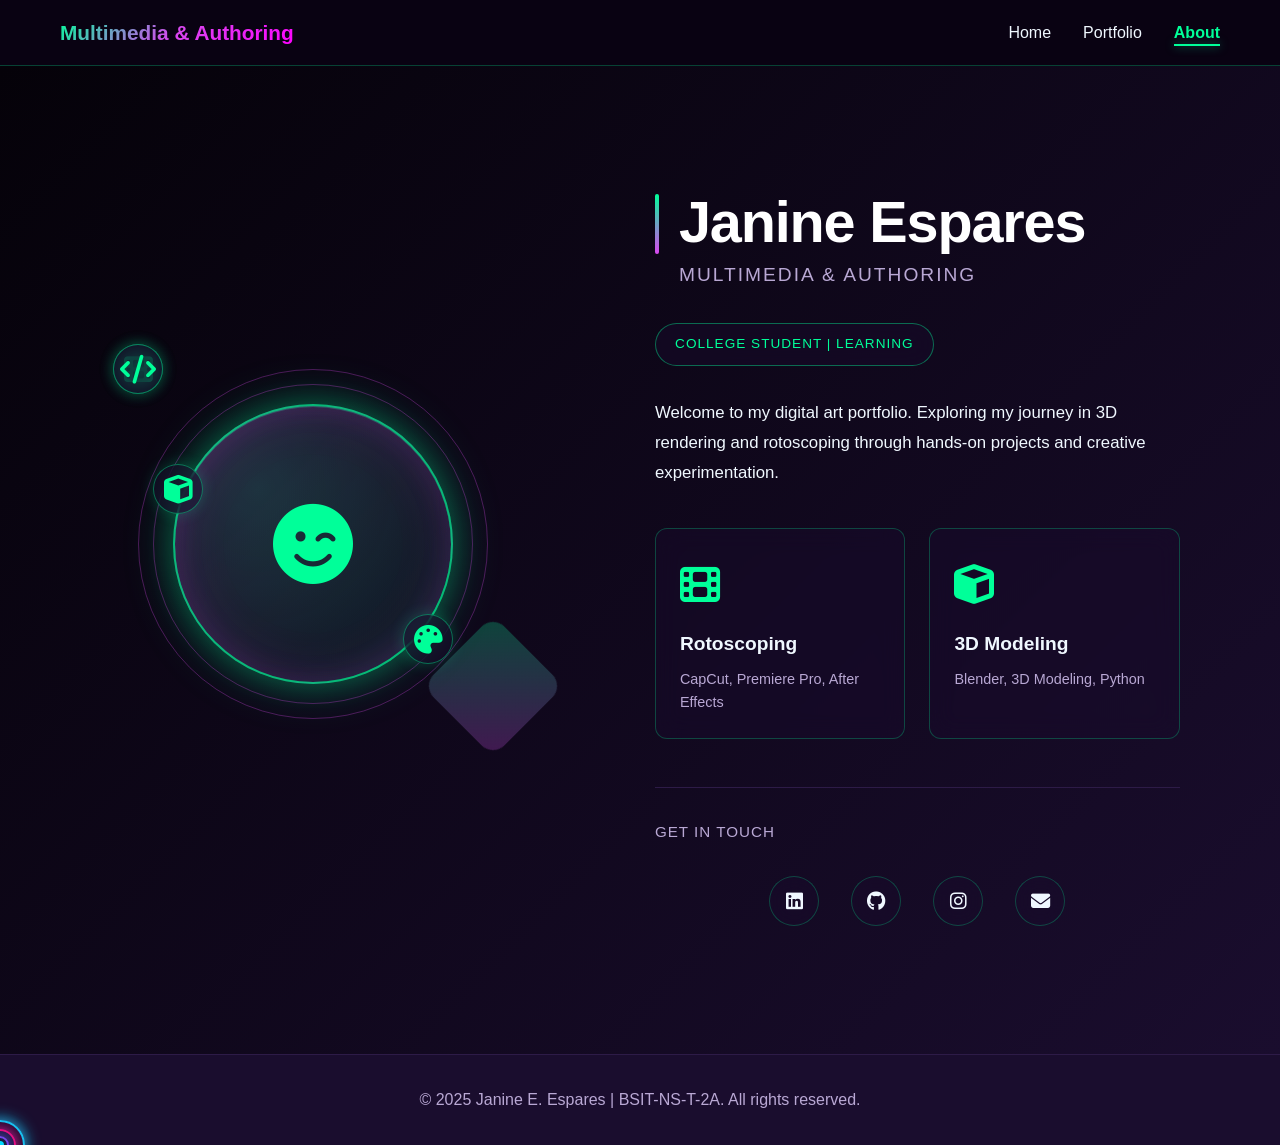
==== commit 20bfeee6: "Fix orbital system alignment for tablet and desktop screens - Fixed tablet media query (768px) with " ====
--- a/about.html
+++ b/about.html
@@ -37,7 +37,7 @@
                                 <div class="orbit-bg orbit-2"></div>
                             </div>
                             <div class="avatar-image">
-                                <i class="fas fa-user"></i>
+                                <i class="fas fa-face-smile-wink"></i>
                             </div>
                             
                             <!-- Orbiting Shapes -->
--- a/style.css
+++ b/style.css
@@ -332,8 +332,11 @@
 
 .orbital-system {
     position: relative;
-    width: 400px;
-    height: 400px;
+    width: 500px;
+    height: 500px;
+    display: flex;
+    align-items: center;
+    justify-content: center;
 }
 
 .orbit {
@@ -349,16 +352,16 @@
 }
 
 .orbit-1 {
-    width: 300px;
-    height: 300px;
+    width: 350px;
+    height: 350px;
     border-color: rgba(0, 255, 153, 0.3);
     animation-duration: 8s;
     animation: rotate 8s linear infinite, orbitGlow 4s ease-in-out infinite;
 }
 
 .orbit-2 {
-    width: 200px;
-    height: 200px;
+    width: 240px;
+    height: 240px;
     border-color: rgba(217, 70, 239, 0.3);
     animation-duration: 12s;
     animation-direction: reverse;
@@ -366,8 +369,8 @@
 }
 
 .orbit-3 {
-    width: 100px;
-    height: 100px;
+    width: 130px;
+    height: 130px;
     border-color: rgba(255, 0, 255, 0.3);
     animation-duration: 6s;
     animation: rotate 6s linear infinite, orbitGlow 3s ease-in-out infinite;
@@ -509,6 +512,41 @@
     }
     100% {
         transform: translate(0px, -150px) rotate(360deg);
+    }
+}
+
+/* Avatar Wink Animation */
+@keyframes avatarWink {
+    0% {
+        transform: translate(-50%, -50%) scale(1);
+    }
+    20% {
+        transform: translate(-50%, -50%) scale(1);
+    }
+    25% {
+        transform: translate(-50%, -50%) scaleY(0.3);
+    }
+    30% {
+        transform: translate(-50%, -50%) scale(1);
+    }
+    100% {
+        transform: translate(-50%, -50%) scale(1);
+    }
+}
+
+/* Icon Wink Animation */
+@keyframes iconWink {
+    0%, 100% {
+        opacity: 1;
+    }
+    20% {
+        opacity: 1;
+    }
+    25% {
+        opacity: 0.3;
+    }
+    30% {
+        opacity: 1;
     }
 }
 
@@ -1898,6 +1936,7 @@
     top: 50%;
     left: 50%;
     transform: translate(-50%, -50%);
+    animation: avatarWink 4s ease-in-out infinite;
 }
 
 /* Orbital Shapes Container */
@@ -1929,6 +1968,7 @@
 
 .orbit-shape i {
     color: #00ff99;
+    animation: iconWink 4s ease-in-out infinite;
 }
 
 .shape-1 {
@@ -3541,30 +3581,31 @@
     }
 
     .orbital-system {
-        width: 200px;
-        height: 200px;
+        width: 350px;
+        height: 350px;
     }
 
     .orbit-1 {
-        width: 100px;
-        height: 100px;
+        width: 280px;
+        height: 280px;
     }
 
     .orbit-2 {
-        width: 140px;
-        height: 140px;
-    }
-
-    .orbit-3 {
         width: 180px;
         height: 180px;
+    }
+
+    .orbit-3 {
+        width: 90px;
+        height: 90px;
     }
 
     .center-orb {
         width: 12px;
         height: 12px;
-        top: 94px;
-        left: 94px;
+        top: 50%;
+        left: 50%;
+        transform: translate(-50%, -50%);
     }
 
     /* Featured Projects - Tablet */
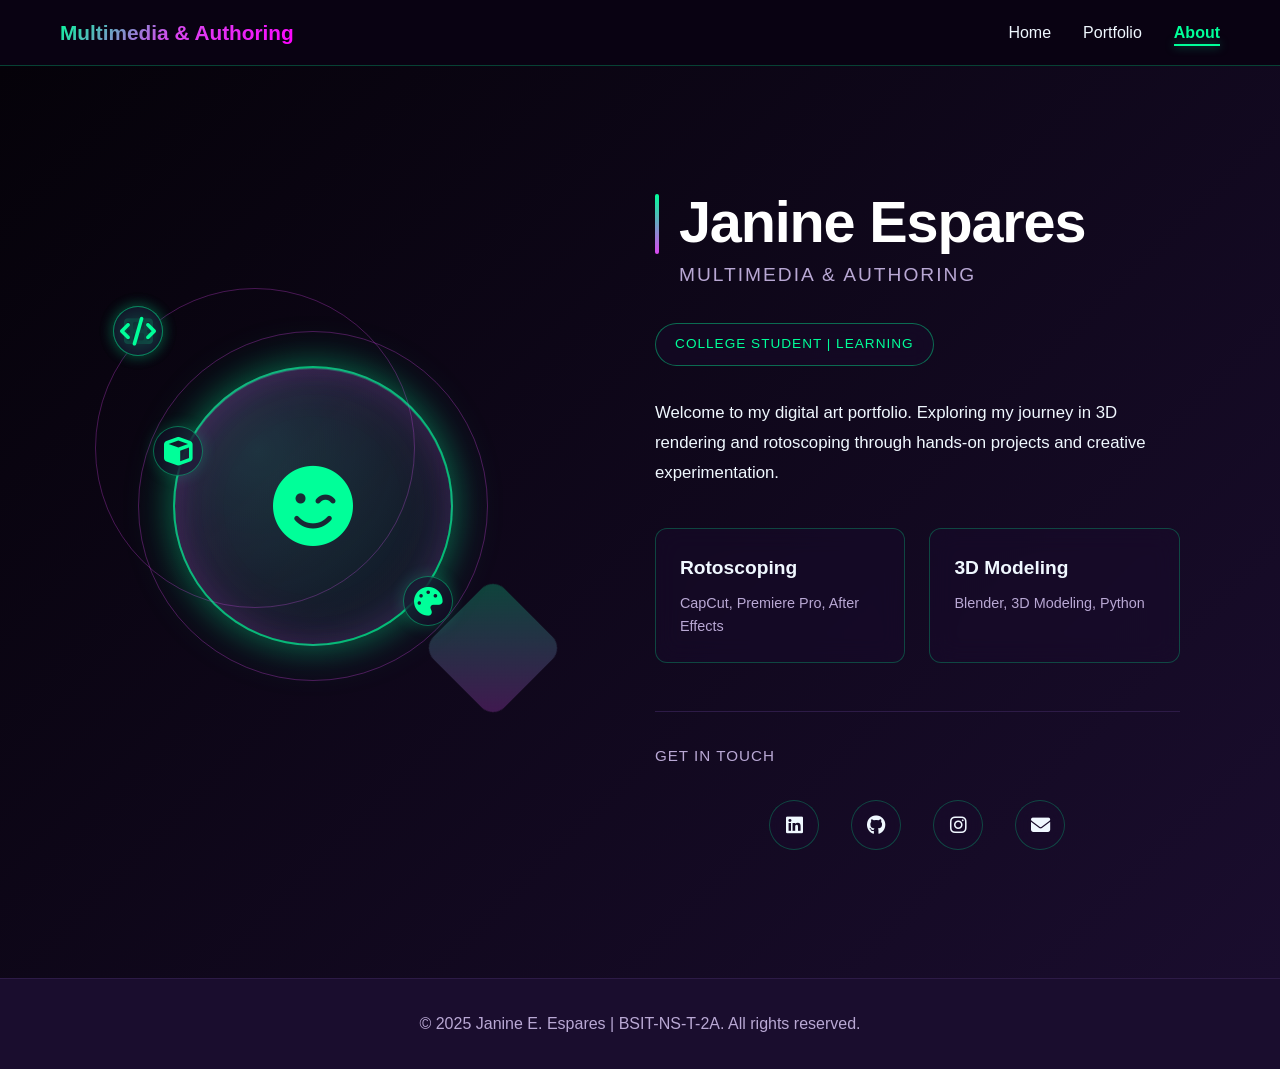
==== commit ca05f866: "Remove icons from learning blocks in about.html" ====
--- a/about.html
+++ b/about.html
@@ -76,13 +76,11 @@
 
                     <div class="learning-areas">
                         <div class="learning-block">
-                            <div class="block-icon"><i class="fas fa-film"></i></div>
                             <h4 class="block-title">Rotoscoping</h4>
                             <p class="block-desc">CapCut, Premiere Pro, After Effects</p>
                         </div>
                         
                         <div class="learning-block">
-                            <div class="block-icon"><i class="fas fa-cube"></i></div>
                             <h4 class="block-title">3D Modeling</h4>
                             <p class="block-desc">Blender, 3D Modeling, Python</p>
                         </div>
--- a/style.css
+++ b/style.css
@@ -553,11 +553,11 @@
 @keyframes pulse {
     0%, 100% {
         box-shadow: 0 0 40px rgba(0, 255, 153, 0.6), 0 0 80px rgba(217, 70, 239, 0.3);
-        transform: scale(1);
+        transform: translate(-50%, -50%) scale(1);
     }
     50% {
         box-shadow: 0 0 60px rgba(0, 255, 153, 0.8), 0 0 120px rgba(217, 70, 239, 0.5);
-        transform: scale(1.05);
+        transform: translate(-50%, -50%) scale(1.05);
     }
 }
 
@@ -1917,6 +1917,9 @@
     width: 320px;
     height: 320px;
     animation: rotate 15s linear infinite reverse;
+    top: -80px !important;
+    left: -80px !important;
+    transform: translate(0, 0) !important;
 }
 
 .avatar-image {
@@ -2174,16 +2177,16 @@
 }
 
 .social-icon {
-    width: 60px;
-    height: 60px;
+    width: 36px;
+    height: 36px;
     display: flex;
     align-items: center;
     justify-content: center;
-    border: 2px solid var(--border-color);
+    border: 1px solid var(--border-color);
     border-radius: 50%;
     color: var(--text-primary);
     text-decoration: none;
-    font-size: 1.5rem;
+    font-size: 1rem;
     transition: var(--transition);
 }
 
@@ -2242,7 +2245,7 @@
 }
 
 .contact-title {
-    font-size: 3.2rem;
+    font-size: 1.8rem;
     margin-bottom: 1.5rem;
     background: linear-gradient(135deg, #00ff99, #d946ef, #ff00ff);
     -webkit-background-clip: text;
@@ -2632,6 +2635,7 @@
 
 .tutorial-video-embed {
     width: 100%;
+    aspect-ratio: 16 / 9;
     border-radius: 8px;
     overflow: hidden;
     background: #000;
@@ -2642,6 +2646,21 @@
     display: block;
     width: 100%;
     height: 100%;
+}
+
+.tutorial-image-embed {
+    width: 100%;
+    border-radius: 8px;
+    overflow: hidden;
+    background: #000;
+    box-shadow: 0 5px 15px rgba(0, 0, 0, 0.3);
+}
+
+.tutorial-image {
+    display: block;
+    width: 100%;
+    height: auto;
+    border-radius: 8px;
 }
 
 .step-number {
@@ -2798,6 +2817,9 @@
 }
 
 .weekly-video-embed iframe {
+    display: block;
+    width: 100%;
+    height: 100%;
     border-radius: 8px;
 }
 
@@ -3213,6 +3235,9 @@
     .orbit-bg.orbit-2 {
         width: 170px;
         height: 170px;
+        top: -60px !important;
+        left: -60px !important;
+        transform: translate(0, 0) !important;
     }
 
     .avatar-image {
@@ -3300,9 +3325,9 @@
     }
 
     .social-icon-unique {
-        width: 40px;
-        height: 40px;
-        font-size: 0.9rem;
+        width: 48px;
+        height: 48px;
+        font-size: 1rem;
     }
 
     /* Contact Section - Mobile */
@@ -3371,9 +3396,9 @@
     }
 
     .social-icon {
-        width: 40px;
-        height: 40px;
-        font-size: 1rem;
+        width: 44px;
+        height: 44px;
+        font-size: 1.1rem;
     }
 
     /* Footer */
@@ -3698,6 +3723,9 @@
     .orbit-bg.orbit-2 {
         width: 280px;
         height: 280px;
+        top: -80px !important;
+        left: -80px !important;
+        transform: translate(0, 0) !important;
     }
 
     .avatar-image {
@@ -3783,8 +3811,8 @@
     }
 
     .social-icon {
-        width: 50px;
-        height: 50px;
+        width: 56px;
+        height: 56px;
     }
 }
 
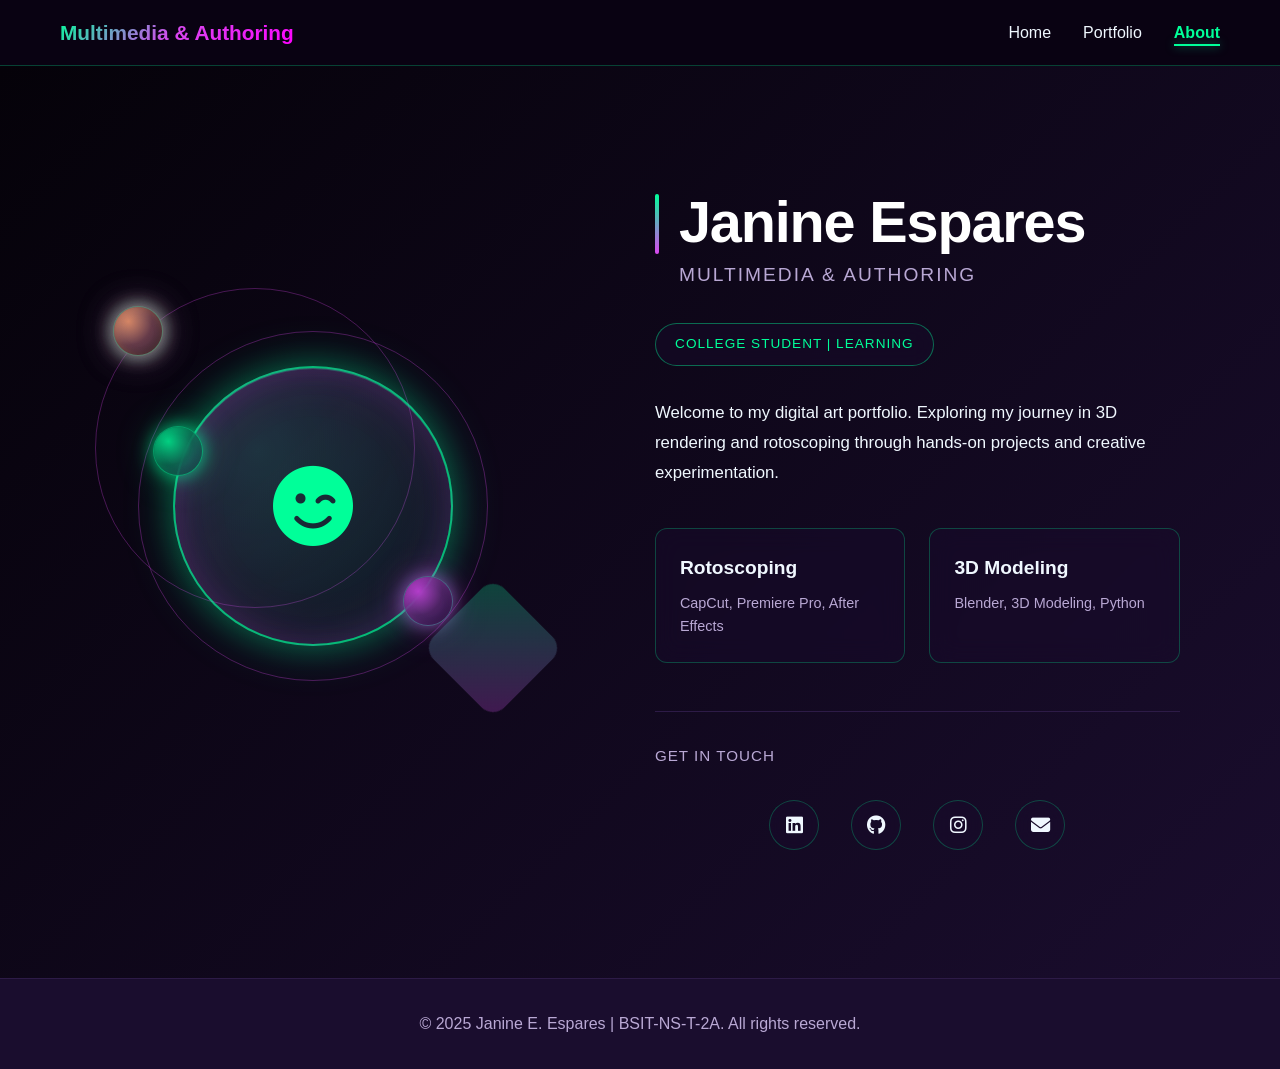
==== commit e6aa508f: "Replace orbiting icons with glowing crystal balls in different planetary colors" ====
--- a/about.html
+++ b/about.html
@@ -43,16 +43,16 @@
                             <!-- Orbiting Shapes -->
                             <div class="orbital-shapes">
                                 <div class="orbit-shape shape-1">
-                                    <i class="fas fa-cube"></i>
+                                    <div class="glowing-orb crystal-ball"></div>
                                 </div>
                                 <div class="orbit-shape shape-2">
-                                    <i class="fas fa-palette"></i>
+                                    <div class="glowing-orb cube-shape"></div>
                                 </div>
                                 <div class="orbit-shape shape-3">
-                                    <i class="fas fa-film"></i>
+                                    <div class="glowing-orb pyramid-shape"></div>
                                 </div>
                                 <div class="orbit-shape shape-4">
-                                    <i class="fas fa-code"></i>
+                                    <div class="glowing-orb sphere-shape"></div>
                                 </div>
                             </div>
                         </div>
--- a/style.css
+++ b/style.css
@@ -1998,6 +1998,59 @@
     transform: scale(1.15);
 }
 
+.glowing-orb {
+    width: 100%;
+    height: 100%;
+    border-radius: 50%;
+    display: flex;
+    align-items: center;
+    justify-content: center;
+    animation: glow 3s ease-in-out infinite;
+}
+
+.crystal-ball {
+    background: radial-gradient(circle at 30% 30%, rgba(0, 255, 153, 0.8), rgba(0, 255, 153, 0.3), rgba(100, 200, 255, 0.2));
+    box-shadow: inset -2px -2px 8px rgba(0, 0, 0, 0.3),
+                inset 2px 2px 8px rgba(0, 255, 153, 0.4),
+                0 0 20px rgba(0, 255, 153, 0.6),
+                0 0 40px rgba(0, 255, 153, 0.3);
+}
+
+.cube-shape {
+    background: radial-gradient(circle at 30% 30%, rgba(217, 70, 239, 0.8), rgba(217, 70, 239, 0.3), rgba(150, 100, 255, 0.2));
+    box-shadow: inset -2px -2px 8px rgba(0, 0, 0, 0.3),
+                inset 2px 2px 8px rgba(217, 70, 239, 0.4),
+                0 0 20px rgba(217, 70, 239, 0.6),
+                0 0 40px rgba(217, 70, 239, 0.3);
+}
+
+.pyramid-shape {
+    background: radial-gradient(circle at 30% 30%, rgba(100, 200, 255, 0.8), rgba(100, 150, 255, 0.3), rgba(150, 180, 255, 0.2));
+    box-shadow: inset -2px -2px 8px rgba(0, 0, 0, 0.3),
+                inset 2px 2px 8px rgba(100, 200, 255, 0.4),
+                0 0 20px rgba(100, 200, 255, 0.6),
+                0 0 40px rgba(100, 200, 255, 0.3);
+}
+
+.sphere-shape {
+    background: radial-gradient(circle at 30% 30%, rgba(255, 150, 100, 0.8), rgba(255, 100, 60, 0.3), rgba(200, 100, 50, 0.2));
+    box-shadow: inset -2px -2px 8px rgba(0, 0, 0, 0.3),
+                inset 2px 2px 8px rgba(255, 150, 100, 0.4),
+                0 0 20px rgba(255, 100, 100, 0.6),
+                0 0 40px rgba(255, 100, 100, 0.3);
+}
+
+@keyframes glow {
+    0%, 100% {
+        opacity: 0.7;
+        filter: brightness(1);
+    }
+    50% {
+        opacity: 1;
+        filter: brightness(1.2);
+    }
+}
+
 .profile-accent {
     position: absolute;
     width: 100px;
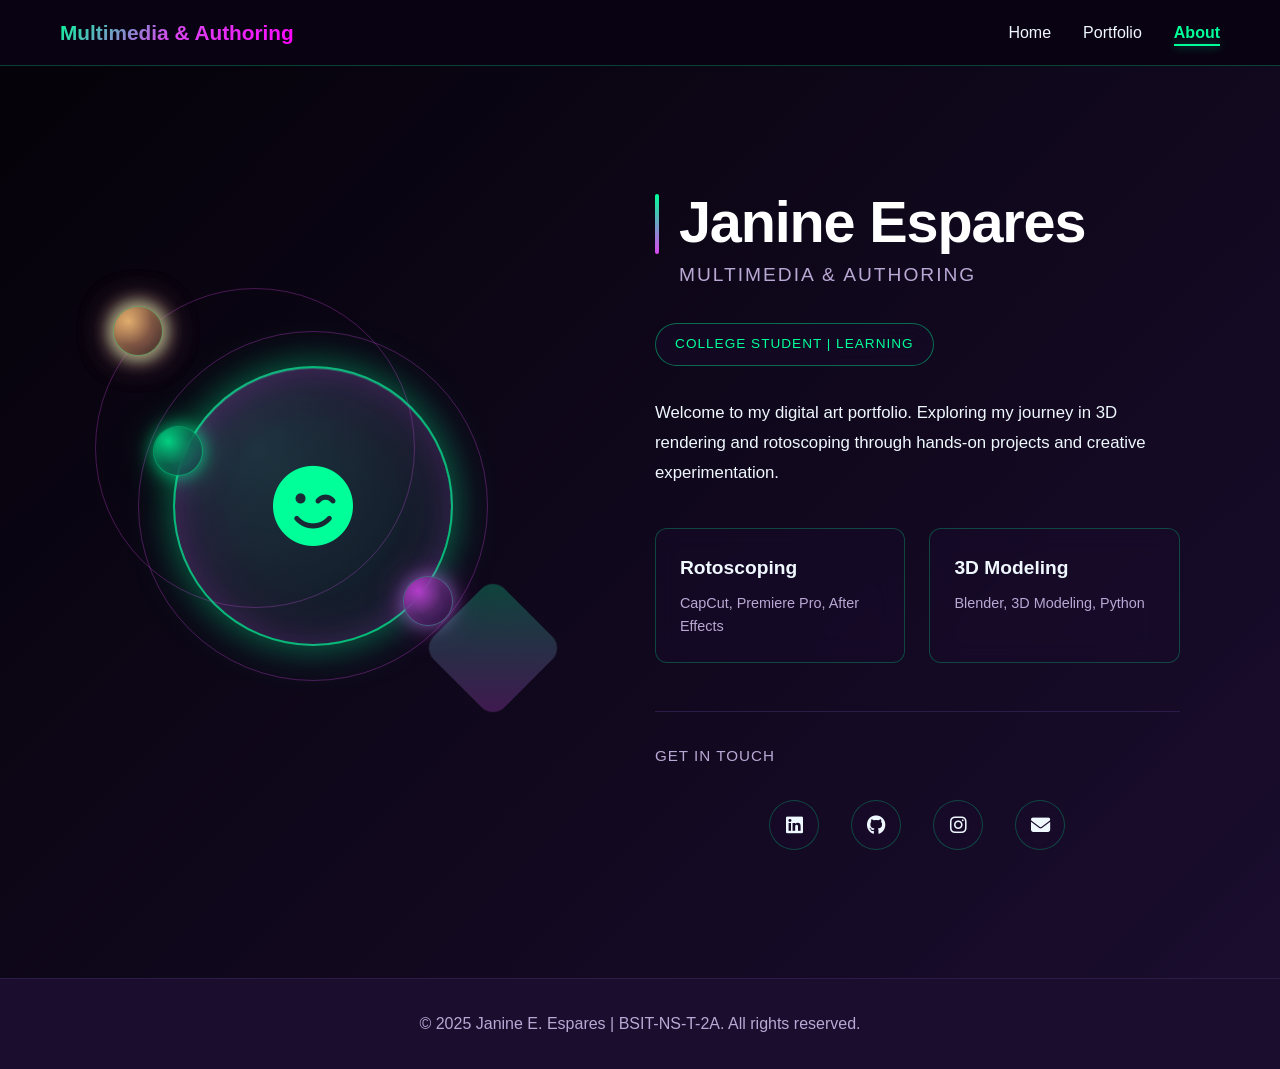
==== commit e2c20260: "Add 5th glowing crystal ball with Saturn-like golden color" ====
--- a/about.html
+++ b/about.html
@@ -53,6 +53,9 @@
                                 </div>
                                 <div class="orbit-shape shape-4">
                                     <div class="glowing-orb sphere-shape"></div>
+                                </div>
+                                <div class="orbit-shape shape-5">
+                                    <div class="glowing-orb saturn-shape"></div>
                                 </div>
                             </div>
                         </div>
--- a/style.css
+++ b/style.css
@@ -515,6 +515,24 @@
     }
 }
 
+@keyframes orbitShape5 {
+    0% {
+        transform: translate(120px, -100px) rotate(0deg);
+    }
+    25% {
+        transform: translate(120px, 100px) rotate(90deg);
+    }
+    50% {
+        transform: translate(-120px, 100px) rotate(180deg);
+    }
+    75% {
+        transform: translate(-120px, -100px) rotate(270deg);
+    }
+    100% {
+        transform: translate(120px, -100px) rotate(360deg);
+    }
+}
+
 /* Avatar Wink Animation */
 @keyframes avatarWink {
     0% {
@@ -1990,6 +2008,10 @@
     animation: orbitShape4 9s linear infinite;
 }
 
+.shape-5 {
+    animation: orbitShape5 11s linear infinite;
+}
+
 .orbit-shape:hover {
     border-color: rgba(0, 255, 153, 0.7);
     background: var(--glass-bg);
@@ -2038,6 +2060,14 @@
                 inset 2px 2px 8px rgba(255, 150, 100, 0.4),
                 0 0 20px rgba(255, 100, 100, 0.6),
                 0 0 40px rgba(255, 100, 100, 0.3);
+}
+
+.saturn-shape {
+    background: radial-gradient(circle at 30% 30%, rgba(255, 200, 120, 0.8), rgba(255, 180, 80, 0.3), rgba(200, 150, 80, 0.2));
+    box-shadow: inset -2px -2px 8px rgba(0, 0, 0, 0.3),
+                inset 2px 2px 8px rgba(255, 200, 120, 0.4),
+                0 0 20px rgba(255, 180, 100, 0.6),
+                0 0 40px rgba(255, 180, 100, 0.3);
 }
 
 @keyframes glow {
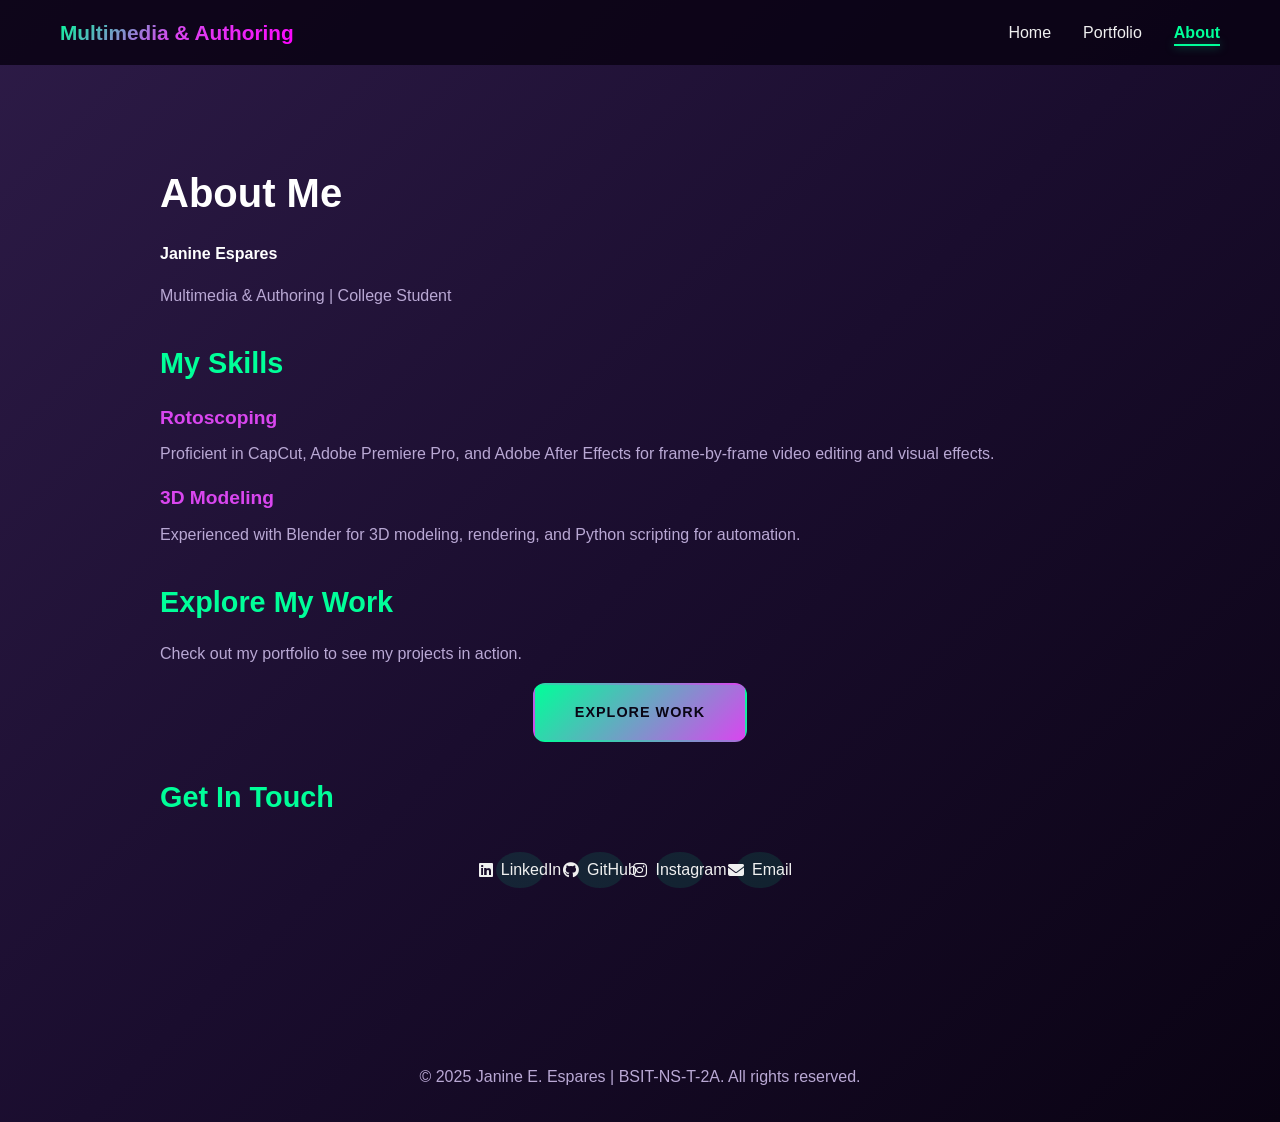
==== commit e4e4c7d0: "Restore modern design with gradient backgrounds and cyan/magenta accents" ====
--- a/about.html
+++ b/about.html
@@ -24,89 +24,40 @@
         </div>
     </nav>
 
-    <!-- About Section - Unique Asymmetrical Design -->
-    <section class="about-unique">
+    <!-- About Section -->
+    <section class="about">
         <div class="container">
-            <div class="about-wrapper">
-                <!-- Left Side: Profile Section -->
-                <div class="about-profile">
-                    <div class="profile-container">
-                        <div class="avatar-frame">
-                            <div class="avatar-bg">
-                                <div class="orbit-bg orbit-1"></div>
-                                <div class="orbit-bg orbit-2"></div>
-                            </div>
-                            <div class="avatar-image">
-                                <i class="fas fa-face-smile-wink"></i>
-                            </div>
-                            
-                            <!-- Orbiting Shapes -->
-                            <div class="orbital-shapes">
-                                <div class="orbit-shape shape-1">
-                                    <div class="glowing-orb crystal-ball"></div>
-                                </div>
-                                <div class="orbit-shape shape-2">
-                                    <div class="glowing-orb cube-shape"></div>
-                                </div>
-                                <div class="orbit-shape shape-3">
-                                    <div class="glowing-orb pyramid-shape"></div>
-                                </div>
-                                <div class="orbit-shape shape-4">
-                                    <div class="glowing-orb sphere-shape"></div>
-                                </div>
-                                <div class="orbit-shape shape-5">
-                                    <div class="glowing-orb saturn-shape"></div>
-                                </div>
-                            </div>
-                        </div>
-                        <div class="profile-accent"></div>
-                    </div>
-                </div>
-
-                <!-- Right Side: Content Section -->
-                <div class="about-content-unique">
-                    <div class="name-section">
-                        <div class="accent-line"></div>
-                        <h1 class="about-name-large">Janine Espares</h1>
-                        <p class="role-text">Multimedia & Authoring</p>
-                    </div>
-
-                    <div class="status-badge">College Student | Learning</div>
-
-                    <p class="about-intro-unique">
-                        Welcome to my digital art portfolio. Exploring my journey in 3D rendering and rotoscoping through hands-on projects and creative experimentation.
-                    </p>
-
-                    <div class="learning-areas">
-                        <div class="learning-block">
-                            <h4 class="block-title">Rotoscoping</h4>
-                            <p class="block-desc">CapCut, Premiere Pro, After Effects</p>
-                        </div>
-                        
-                        <div class="learning-block">
-                            <h4 class="block-title">3D Modeling</h4>
-                            <p class="block-desc">Blender, 3D Modeling, Python</p>
-                        </div>
-                    </div>
-
-                    <div class="about-footer">
-                        <p class="footer-text">Get in touch</p>
-                        <div class="social-links about-social-unique">
-                            <a href="https://linkedin.com" target="_blank" class="social-icon-unique" title="LinkedIn">
-                                <i class="fab fa-linkedin"></i>
-                            </a>
-                            <a href="https://github.com" target="_blank" class="social-icon-unique" title="GitHub">
-                                <i class="fab fa-github"></i>
-                            </a>
-                            <a href="https://instagram.com" target="_blank" class="social-icon-unique" title="Instagram">
-                                <i class="fab fa-instagram"></i>
-                            </a>
-                            <a href="mailto:contact@example.com" class="social-icon-unique" title="Email">
-                                <i class="fas fa-envelope"></i>
-                            </a>
-                        </div>
-                    </div>
-                </div>
+            <h1>About Me</h1>
+            <p><strong>Janine Espares</strong></p>
+            <p>Multimedia & Authoring | College Student</p>
+            
+            <h2>My Skills</h2>
+            <h3>Rotoscoping</h3>
+            <p>Proficient in CapCut, Adobe Premiere Pro, and Adobe After Effects for frame-by-frame video editing and visual effects.</p>
+            
+            <h3>3D Modeling</h3>
+            <p>Experienced with Blender for 3D modeling, rendering, and Python scripting for automation.</p>
+            
+            <h2>Explore My Work</h2>
+            <p>Check out my portfolio to see my projects in action.</p>
+            <div class="hero-cta">
+                <a href="portfolio.html" class="cta-button primary">Explore Work</a>
+            </div>
+            
+            <h2>Get In Touch</h2>
+            <div class="social-links">
+                <a href="https://linkedin.com" target="_blank" class="social-icon" title="LinkedIn">
+                    <i class="fab fa-linkedin"></i> LinkedIn
+                </a>
+                <a href="https://github.com" target="_blank" class="social-icon" title="GitHub">
+                    <i class="fab fa-github"></i> GitHub
+                </a>
+                <a href="https://instagram.com" target="_blank" class="social-icon" title="Instagram">
+                    <i class="fab fa-instagram"></i> Instagram
+                </a>
+                <a href="mailto:contact@example.com" class="social-icon" title="Email">
+                    <i class="fas fa-envelope"></i> Email
+                </a>
             </div>
         </div>
     </section>
--- a/style.css
+++ b/style.css
@@ -1,40 +1,6 @@
 /* ===========================
-   VARIABLES & GLOBAL STYLES
+   MODERN PORTFOLIO STYLES
    =========================== */
-
-:root {
-    /* Refined Space-Tech Color Palette */
-    --primary-bg: #0a0313;
-    --secondary-bg: #1a0d2e;
-    --tertiary-bg: #2d1b47;
-    --accent-color: #00ff99;
-    --accent-secondary: #d946ef;
-    --accent-tertiary: #ff00ff;
-    --accent-gold: #e0f7ff;
-    --text-primary: #f0f8ff;
-    --text-secondary: #b9a8d4;
-    --border-color: #2d1b47;
-    
-    /* Glassmorphism & Depth */
-    --glass-bg: rgba(26, 13, 46, 0.45);
-    --glass-border: rgba(0, 255, 153, 0.25);
-    --glass-blur: 12px;
-    
-    /* Glow Effects */
-    --glow-cyan: rgba(0, 255, 153, 0.4);
-    --glow-magenta: rgba(217, 70, 239, 0.3);
-    --glow-purple: rgba(255, 0, 255, 0.25);
-    
-    /* Transitions */
-    --transition: all 0.3s ease;
-    --transition-slow: all 0.6s ease;
-    --transition-smooth: all 0.8s cubic-bezier(0.34, 1.56, 0.64, 1);
-}
-
-/* Smooth scrolling across all browsers */
-html {
-    scroll-behavior: auto;
-}
 
 * {
     margin: 0;
@@ -42,20 +8,451 @@
     box-sizing: border-box;
 }
 
+html {
+    scroll-behavior: smooth;
+}
+
 body {
-    font-family: 'Segoe UI', Tahoma, Geneva, Verdana, sans-serif;
-    background-color: var(--primary-bg);
-    color: var(--text-primary);
+    font-family: Arial, Helvetica, sans-serif;
+    background: linear-gradient(135deg, #2d1b47 0%, #1a0d2e 50%, #0a0313 100%);
+    color: #f0f0f0;
     line-height: 1.6;
-    overflow-x: hidden;
-    cursor: none;
-}
-
-/* Container for consistent padding */
+    min-height: 100vh;
+}
+
 .container {
-    max-width: 1200px;
+    max-width: 1000px;
     margin: 0 auto;
     padding: 0 20px;
+}
+
+/* ===========================
+   NAVIGATION
+   =========================== */
+
+.navbar {
+    position: sticky;
+    top: 0;
+    background-color: rgba(26, 13, 46, 0.9);
+    border-bottom: 1px solid rgba(0, 255, 153, 0.2);
+    padding: 1rem 0;
+    z-index: 1000;
+}
+
+.navbar-container {
+    max-width: 1000px;
+    margin: 0 auto;
+    padding: 0 20px;
+    display: flex;
+    justify-content: space-between;
+    align-items: center;
+}
+
+.logo-text {
+    font-size: 1.3rem;
+    font-weight: 700;
+    color: #ffffff;
+}
+
+.nav-menu {
+    display: flex;
+    list-style: none;
+    gap: 2rem;
+}
+
+.nav-link {
+    color: #f0f0f0;
+    text-decoration: none;
+    font-weight: 500;
+    transition: color 0.3s;
+}
+
+.nav-link:hover,
+.nav-link.active {
+    color: #00ff99;
+}
+
+/* ===========================
+   HERO SECTION
+   =========================== */
+
+.hero {
+    min-height: 80vh;
+    display: flex;
+    align-items: center;
+    justify-content: center;
+    padding: 4rem 0;
+    text-align: center;
+}
+
+.hero-content {
+    max-width: 700px;
+}
+
+.hero-title {
+    font-size: 3.5rem;
+    font-weight: 900;
+    line-height: 1.2;
+    color: #ffffff;
+    margin-bottom: 1rem;
+    letter-spacing: -0.02em;
+}
+
+.hero-subtitle {
+    font-size: 1.3rem;
+    color: #00ff99;
+    font-weight: 700;
+    margin-bottom: 1.5rem;
+    letter-spacing: 2px;
+    text-transform: uppercase;
+}
+
+.hero-description {
+    font-size: 1.05rem;
+    color: #b9a8d4;
+    line-height: 1.8;
+    margin-bottom: 2.5rem;
+}
+
+.hero-cta {
+    display: flex;
+    gap: 1.5rem;
+    justify-content: center;
+    flex-wrap: wrap;
+}
+
+.cta-button {
+    padding: 1rem 2.5rem;
+    border-radius: 12px;
+    font-weight: 700;
+    text-decoration: none;
+    display: inline-block;
+    transition: all 0.3s;
+    border: 2px solid transparent;
+    cursor: pointer;
+    font-size: 0.95rem;
+    text-transform: uppercase;
+    letter-spacing: 1px;
+}
+
+.cta-button.primary {
+    background: linear-gradient(135deg, #00ff99, #d946ef);
+    color: #0a0313;
+}
+
+.cta-button.primary:hover {
+    transform: translateY(-3px);
+    box-shadow: 0 10px 30px rgba(0, 255, 153, 0.3);
+}
+
+.cta-button.secondary {
+    background: transparent;
+    color: #ff00ff;
+    border: 2px solid #ff00ff;
+}
+
+.cta-button.secondary:hover {
+    background: rgba(255, 0, 255, 0.1);
+    box-shadow: 0 10px 30px rgba(255, 0, 255, 0.3);
+    transform: translateY(-3px);
+}
+
+/* ===========================
+   FEATURED PROJECTS
+   =========================== */
+
+.featured-projects {
+    padding: 4rem 0;
+    background: linear-gradient(135deg, rgba(45, 27, 71, 0.5) 0%, rgba(26, 13, 46, 0.5) 100%);
+}
+
+.section-header {
+    text-align: center;
+    margin-bottom: 3rem;
+}
+
+.featured-title {
+    font-size: 2.5rem;
+    font-weight: 700;
+    margin-bottom: 1rem;
+    color: #ffffff;
+}
+
+.section-description {
+    font-size: 1.05rem;
+    color: #b9a8d4;
+    max-width: 500px;
+    margin: 0 auto;
+}
+
+.projects-showcase {
+    display: grid;
+    gap: 2rem;
+}
+
+.project-showcase-item {
+    display: grid;
+    grid-template-columns: 1fr 1fr;
+    gap: 2rem;
+    align-items: center;
+    background: rgba(26, 13, 46, 0.6);
+    padding: 2rem;
+    border-radius: 12px;
+    border: 1px solid rgba(0, 255, 153, 0.2);
+    transition: all 0.3s;
+    text-decoration: none;
+    color: inherit;
+}
+
+.project-showcase-item:hover {
+    box-shadow: 0 15px 40px rgba(0, 255, 153, 0.2);
+    transform: translateY(-5px);
+    border-color: rgba(0, 255, 153, 0.5);
+}
+
+.project-showcase-item.right {
+    direction: rtl;
+}
+
+.project-showcase-item.right > * {
+    direction: ltr;
+}
+
+.showcase-image img {
+    width: 100%;
+    height: auto;
+    border-radius: 8px;
+    display: block;
+}
+
+.project-number {
+    font-size: 3rem;
+    font-weight: 700;
+    color: #00ff99;
+    margin-bottom: 0.5rem;
+    opacity: 0.5;
+}
+
+.showcase-title {
+    font-size: 1.8rem;
+    font-weight: 700;
+    margin-bottom: 0.5rem;
+    color: #ffffff;
+}
+
+.showcase-category {
+    font-size: 0.85rem;
+    color: #00ff99;
+    font-weight: 600;
+    text-transform: uppercase;
+    letter-spacing: 1px;
+    margin-bottom: 1rem;
+}
+
+.showcase-description {
+    font-size: 0.95rem;
+    color: #b9a8d4;
+    line-height: 1.8;
+    margin-bottom: 1rem;
+}
+
+.tech-stack {
+    display: flex;
+    gap: 0.5rem;
+    flex-wrap: wrap;
+    margin-bottom: 1rem;
+}
+
+.tech-badge {
+    display: inline-block;
+    background: rgba(0, 255, 153, 0.15);
+    color: #00ff99;
+    padding: 0.4rem 0.8rem;
+    border-radius: 16px;
+    font-size: 0.85rem;
+    border: 1px solid rgba(0, 255, 153, 0.3);
+}
+
+.view-project {
+    color: #00ff99;
+    font-weight: 600;
+    text-decoration: none;
+    transition: opacity 0.3s;
+}
+
+.view-project:hover {
+    opacity: 0.8;
+}
+
+/* ===========================
+   ABOUT SECTION
+   =========================== */
+
+.about {
+    padding: 4rem 0;
+}
+
+.about h1 {
+    font-size: 2.5rem;
+    margin-bottom: 1rem;
+    color: #ffffff;
+}
+
+.about h2 {
+    font-size: 1.8rem;
+    margin-top: 2rem;
+    margin-bottom: 1rem;
+    color: #00ff99;
+}
+
+.about h3 {
+    font-size: 1.2rem;
+    margin-top: 1rem;
+    margin-bottom: 0.5rem;
+    color: #d946ef;
+}
+
+.about p {
+    color: #b9a8d4;
+    margin-bottom: 1rem;
+}
+
+.about strong {
+    color: #ffffff;
+}
+
+/* ===========================
+   PORTFOLIO PAGE HEADER
+   =========================== */
+
+.page-header {
+    padding: 3rem 0;
+    text-align: center;
+}
+
+.page-title {
+    font-size: 2.5rem;
+    font-weight: 700;
+    margin-bottom: 1rem;
+    color: #ffffff;
+}
+
+.page-subtitle {
+    font-size: 1.1rem;
+    color: #b9a8d4;
+}
+
+/* ===========================
+   CONTACT SECTION
+   =========================== */
+
+.contact {
+    padding: 4rem 0;
+    text-align: center;
+}
+
+.contact .section-title {
+    font-size: 2rem;
+    margin-bottom: 2rem;
+    color: #ffffff;
+}
+
+.social-links {
+    display: flex;
+    gap: 1.5rem;
+    justify-content: center;
+    flex-wrap: wrap;
+}
+
+.social-icon {
+    display: inline-flex;
+    align-items: center;
+    gap: 0.5rem;
+    padding: 0.8rem 1.5rem;
+    background: rgba(0, 255, 153, 0.1);
+    color: #00ff99;
+    text-decoration: none;
+    border-radius: 6px;
+    border: 1px solid rgba(0, 255, 153, 0.3);
+    transition: all 0.3s;
+    font-weight: 500;
+}
+
+.social-icon:hover {
+    background: #00ff99;
+    color: #0a0313;
+    transform: translateY(-2px);
+    box-shadow: 0 8px 20px rgba(0, 255, 153, 0.3);
+}
+
+/* ===========================
+   FOOTER
+   =========================== */
+
+.footer {
+    background-color: rgba(10, 3, 19, 0.8);
+    color: #b9a8d4;
+    text-align: center;
+    padding: 2rem 0;
+    margin-top: 3rem;
+    border-top: 1px solid rgba(0, 255, 153, 0.2);
+}
+
+.footer p {
+    color: #b9a8d4;
+}
+
+/* ===========================
+   UTILITIES
+   =========================== */
+
+.section-title {
+    font-size: 2rem;
+    font-weight: 700;
+    margin-bottom: 2rem;
+    text-align: center;
+    color: #ffffff;
+}
+
+/* ===========================
+   RESPONSIVE DESIGN
+   =========================== */
+
+@media (max-width: 768px) {
+    .hero-title {
+        font-size: 2rem;
+    }
+
+    .hero-subtitle {
+        font-size: 1.1rem;
+    }
+
+    .project-showcase-item {
+        grid-template-columns: 1fr;
+        gap: 1rem;
+    }
+
+    .project-showcase-item.right {
+        direction: ltr;
+    }
+
+    .nav-menu {
+        gap: 1rem;
+    }
+
+    .social-links {
+        gap: 0.8rem;
+    }
+
+    .social-icon {
+        padding: 0.6rem 1rem;
+        font-size: 0.9rem;
+    }
+
+    .cta-button {
+        padding: 0.8rem 1.8rem;
+        font-size: 0.85rem;
+    }
 }
 
 /* ===========================
@@ -352,16 +749,16 @@
 }
 
 .orbit-1 {
-    width: 350px;
-    height: 350px;
+    width: 140px;
+    height: 140px;
     border-color: rgba(0, 255, 153, 0.3);
     animation-duration: 8s;
     animation: rotate 8s linear infinite, orbitGlow 4s ease-in-out infinite;
 }
 
 .orbit-2 {
-    width: 240px;
-    height: 240px;
+    width: 200px;
+    height: 200px;
     border-color: rgba(217, 70, 239, 0.3);
     animation-duration: 12s;
     animation-direction: reverse;
@@ -369,11 +766,53 @@
 }
 
 .orbit-3 {
-    width: 130px;
-    height: 130px;
+    width: 260px;
+    height: 260px;
     border-color: rgba(255, 0, 255, 0.3);
     animation-duration: 6s;
     animation: rotate 6s linear infinite, orbitGlow 3s ease-in-out infinite;
+}
+
+.orbit-4 {
+    width: 320px;
+    height: 320px;
+    border-color: rgba(0, 255, 153, 0.2);
+    animation-duration: 10s;
+    animation: rotate 10s linear infinite, orbitGlow 5s ease-in-out infinite;
+}
+
+.orbit-5 {
+    width: 380px;
+    height: 380px;
+    border-color: rgba(217, 70, 239, 0.2);
+    animation-duration: 18s;
+    animation-direction: reverse;
+    animation: rotate 18s linear infinite reverse, orbitGlow 8s ease-in-out infinite;
+}
+
+.orbit-6 {
+    width: 440px;
+    height: 440px;
+    border-color: rgba(255, 0, 255, 0.2);
+    animation-duration: 24s;
+    animation: rotate 24s linear infinite, orbitGlow 10s ease-in-out infinite;
+}
+
+.orbit-7 {
+    width: 500px;
+    height: 500px;
+    border-color: rgba(0, 255, 153, 0.15);
+    animation-duration: 35s;
+    animation-direction: reverse;
+    animation: rotate 35s linear infinite reverse, orbitGlow 12s ease-in-out infinite;
+}
+
+.orbit-8 {
+    width: 560px;
+    height: 560px;
+    border-color: rgba(217, 70, 239, 0.15);
+    animation-duration: 44s;
+    animation: rotate 44s linear infinite, orbitGlow 14s ease-in-out infinite;
 }
 
 @keyframes rotate {
@@ -626,6 +1065,154 @@
     background: radial-gradient(circle at 35% 35%, rgba(255, 255, 255, 0.6), transparent 60%);
     top: 0;
     left: 0;
+}
+
+/* ===========================
+   PLANETS - ORBITAL SYSTEM
+   =========================== */
+
+.planet {
+    position: absolute;
+    border-radius: 50%;
+    top: 50%;
+    left: 50%;
+    box-shadow: 0 0 15px currentColor;
+}
+
+.planet-1 {
+    width: 12px;
+    height: 12px;
+    background: radial-gradient(circle at 35% 35%, #a0a0a0, #606060);
+    animation: orbitPlanet1 2.5s linear infinite;
+    box-shadow: 0 0 15px rgba(160, 160, 160, 0.6);
+}
+
+.planet-2 {
+    width: 14px;
+    height: 14px;
+    background: radial-gradient(circle at 35% 35%, #ffeb3b, #fbc02d);
+    animation: orbitPlanet2 3.4s linear infinite;
+    box-shadow: 0 0 15px rgba(255, 200, 50, 0.6);
+}
+
+.planet-3 {
+    width: 13px;
+    height: 13px;
+    background: radial-gradient(circle at 35% 35%, #2196f3, #1565c0);
+    animation: orbitPlanet3 4s linear infinite;
+    box-shadow: 0 0 15px rgba(33, 150, 243, 0.6);
+}
+
+.planet-4 {
+    width: 11px;
+    height: 11px;
+    background: radial-gradient(circle at 35% 35%, #ff6f00, #d84315);
+    animation: orbitPlanet4 4.9s linear infinite;
+    box-shadow: 0 0 15px rgba(255, 107, 53, 0.6);
+}
+
+.planet-5 {
+    width: 16px;
+    height: 16px;
+    background: radial-gradient(circle at 35% 35%, #ff9800, #e65100);
+    animation: orbitPlanet5 9.1s linear infinite;
+    box-shadow: 0 0 18px rgba(255, 152, 0, 0.6);
+}
+
+.planet-6 {
+    width: 15px;
+    height: 15px;
+    background: radial-gradient(circle at 35% 35%, #fdd835, #f9a825);
+    animation: orbitPlanet6 12.2s linear infinite;
+    box-shadow: 0 0 16px rgba(253, 216, 53, 0.6);
+}
+
+.planet-7 {
+    width: 13px;
+    height: 13px;
+    background: radial-gradient(circle at 35% 35%, #00bcd4, #0097a7);
+    animation: orbitPlanet7 17.5s linear infinite;
+    box-shadow: 0 0 15px rgba(0, 188, 212, 0.6);
+}
+
+.planet-8 {
+    width: 14px;
+    height: 14px;
+    background: radial-gradient(circle at 35% 35%, #1e40af, #0f3460);
+    animation: orbitPlanet8 22s linear infinite;
+    box-shadow: 0 0 16px rgba(30, 64, 175, 0.6);
+}
+
+@keyframes orbitPlanet1 {
+    from {
+        transform: translate(-50%, -50%) rotate(0deg) translateX(70px) rotate(0deg);
+    }
+    to {
+        transform: translate(-50%, -50%) rotate(360deg) translateX(70px) rotate(-360deg);
+    }
+}
+
+@keyframes orbitPlanet2 {
+    from {
+        transform: translate(-50%, -50%) rotate(0deg) translateX(100px) rotate(0deg);
+    }
+    to {
+        transform: translate(-50%, -50%) rotate(360deg) translateX(100px) rotate(-360deg);
+    }
+}
+
+@keyframes orbitPlanet3 {
+    from {
+        transform: translate(-50%, -50%) rotate(0deg) translateX(130px) rotate(0deg);
+    }
+    to {
+        transform: translate(-50%, -50%) rotate(360deg) translateX(130px) rotate(-360deg);
+    }
+}
+
+@keyframes orbitPlanet4 {
+    from {
+        transform: translate(-50%, -50%) rotate(0deg) translateX(160px) rotate(0deg);
+    }
+    to {
+        transform: translate(-50%, -50%) rotate(360deg) translateX(160px) rotate(-360deg);
+    }
+}
+
+@keyframes orbitPlanet5 {
+    from {
+        transform: translate(-50%, -50%) rotate(0deg) translateX(190px) rotate(0deg);
+    }
+    to {
+        transform: translate(-50%, -50%) rotate(360deg) translateX(190px) rotate(-360deg);
+    }
+}
+
+@keyframes orbitPlanet6 {
+    from {
+        transform: translate(-50%, -50%) rotate(0deg) translateX(220px) rotate(0deg);
+    }
+    to {
+        transform: translate(-50%, -50%) rotate(360deg) translateX(220px) rotate(-360deg);
+    }
+}
+
+@keyframes orbitPlanet7 {
+    from {
+        transform: translate(-50%, -50%) rotate(0deg) translateX(250px) rotate(0deg);
+    }
+    to {
+        transform: translate(-50%, -50%) rotate(360deg) translateX(250px) rotate(-360deg);
+    }
+}
+
+@keyframes orbitPlanet8 {
+    from {
+        transform: translate(-50%, -50%) rotate(0deg) translateX(280px) rotate(0deg);
+    }
+    to {
+        transform: translate(-50%, -50%) rotate(360deg) translateX(280px) rotate(-360deg);
+    }
 }
 
 
